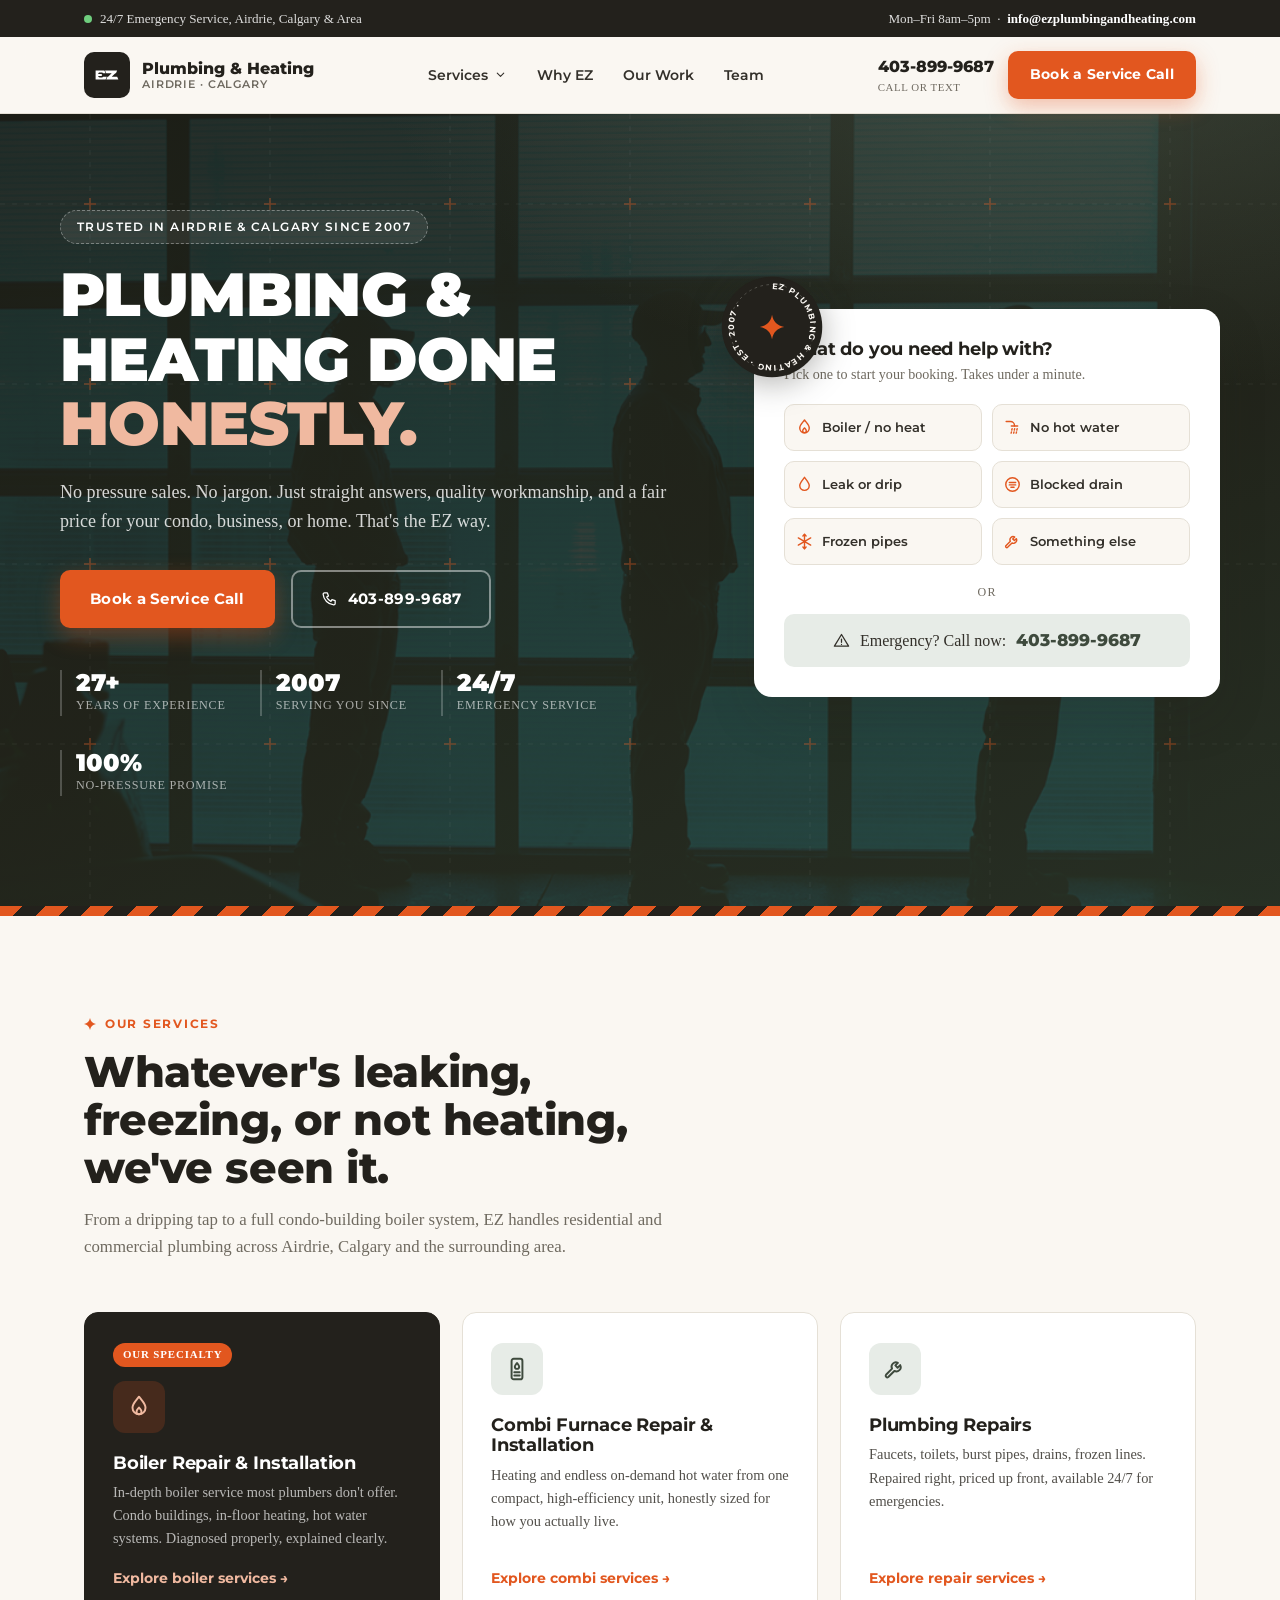
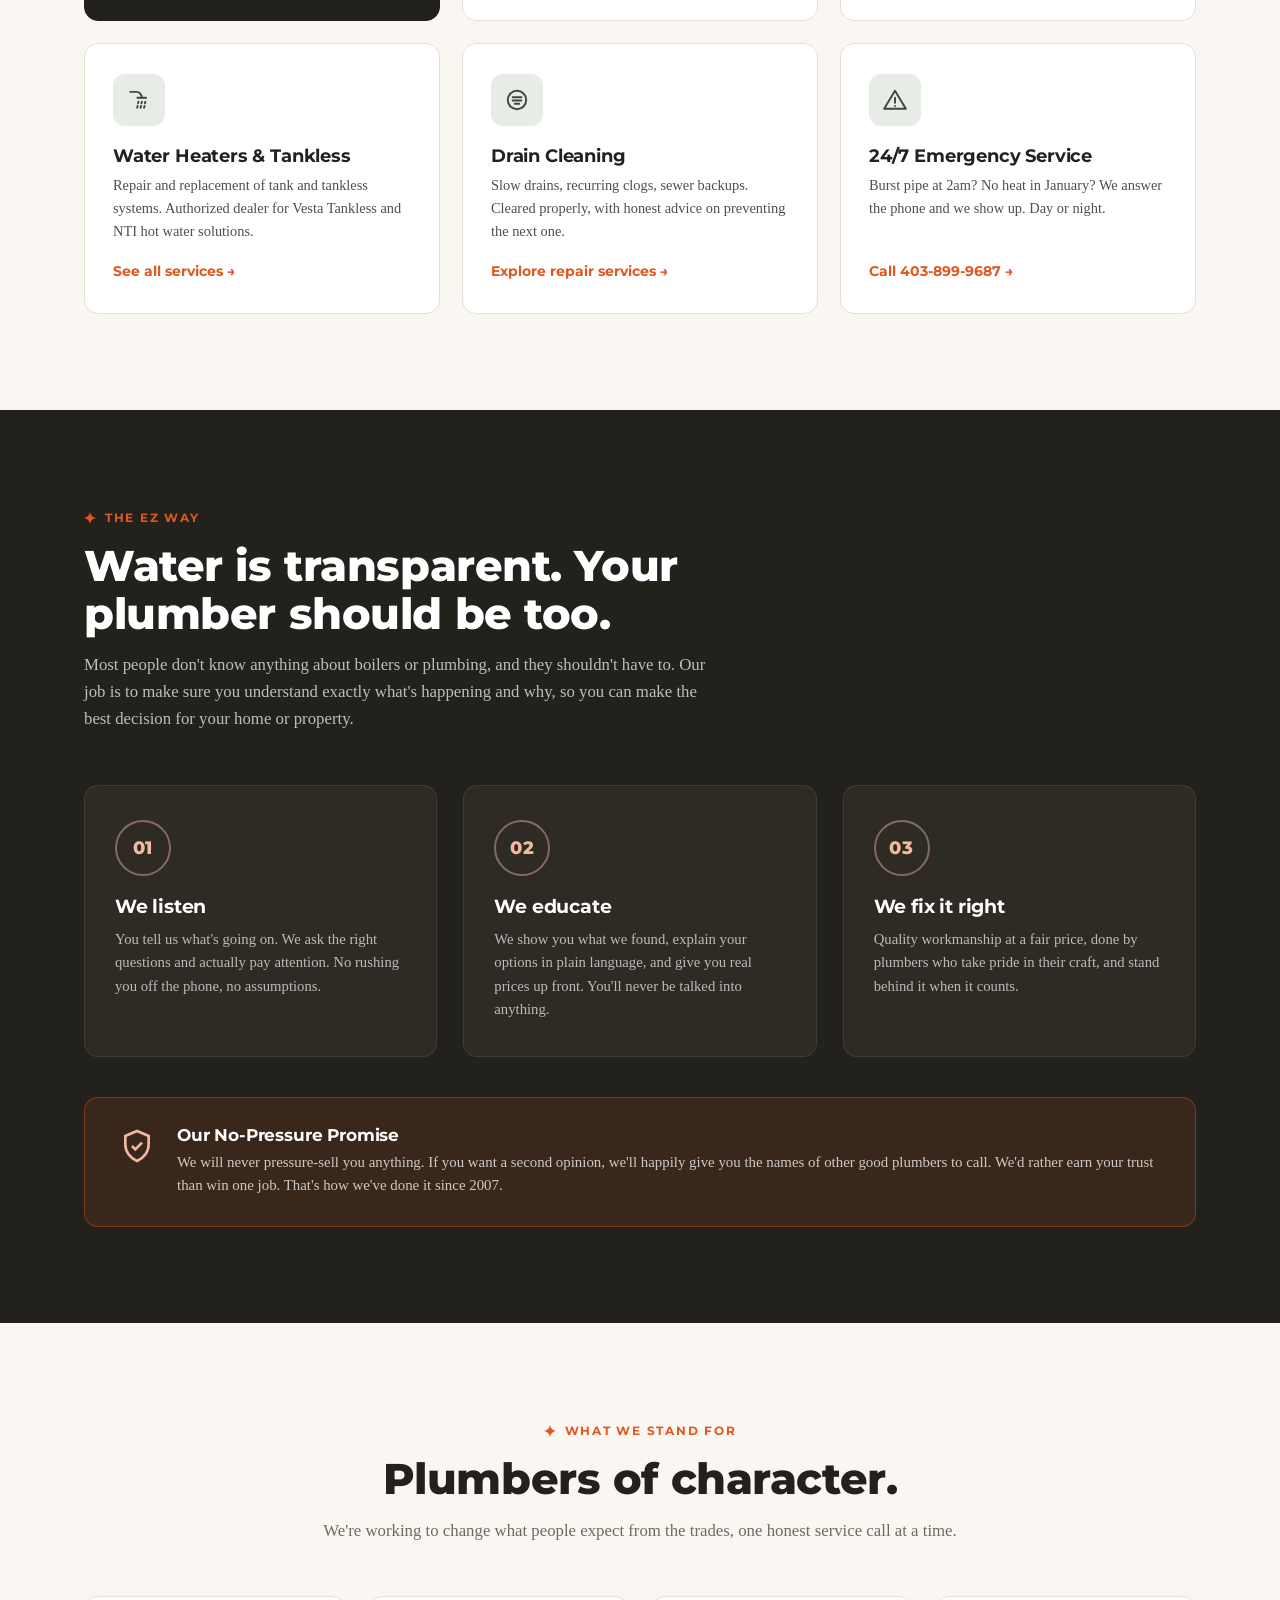
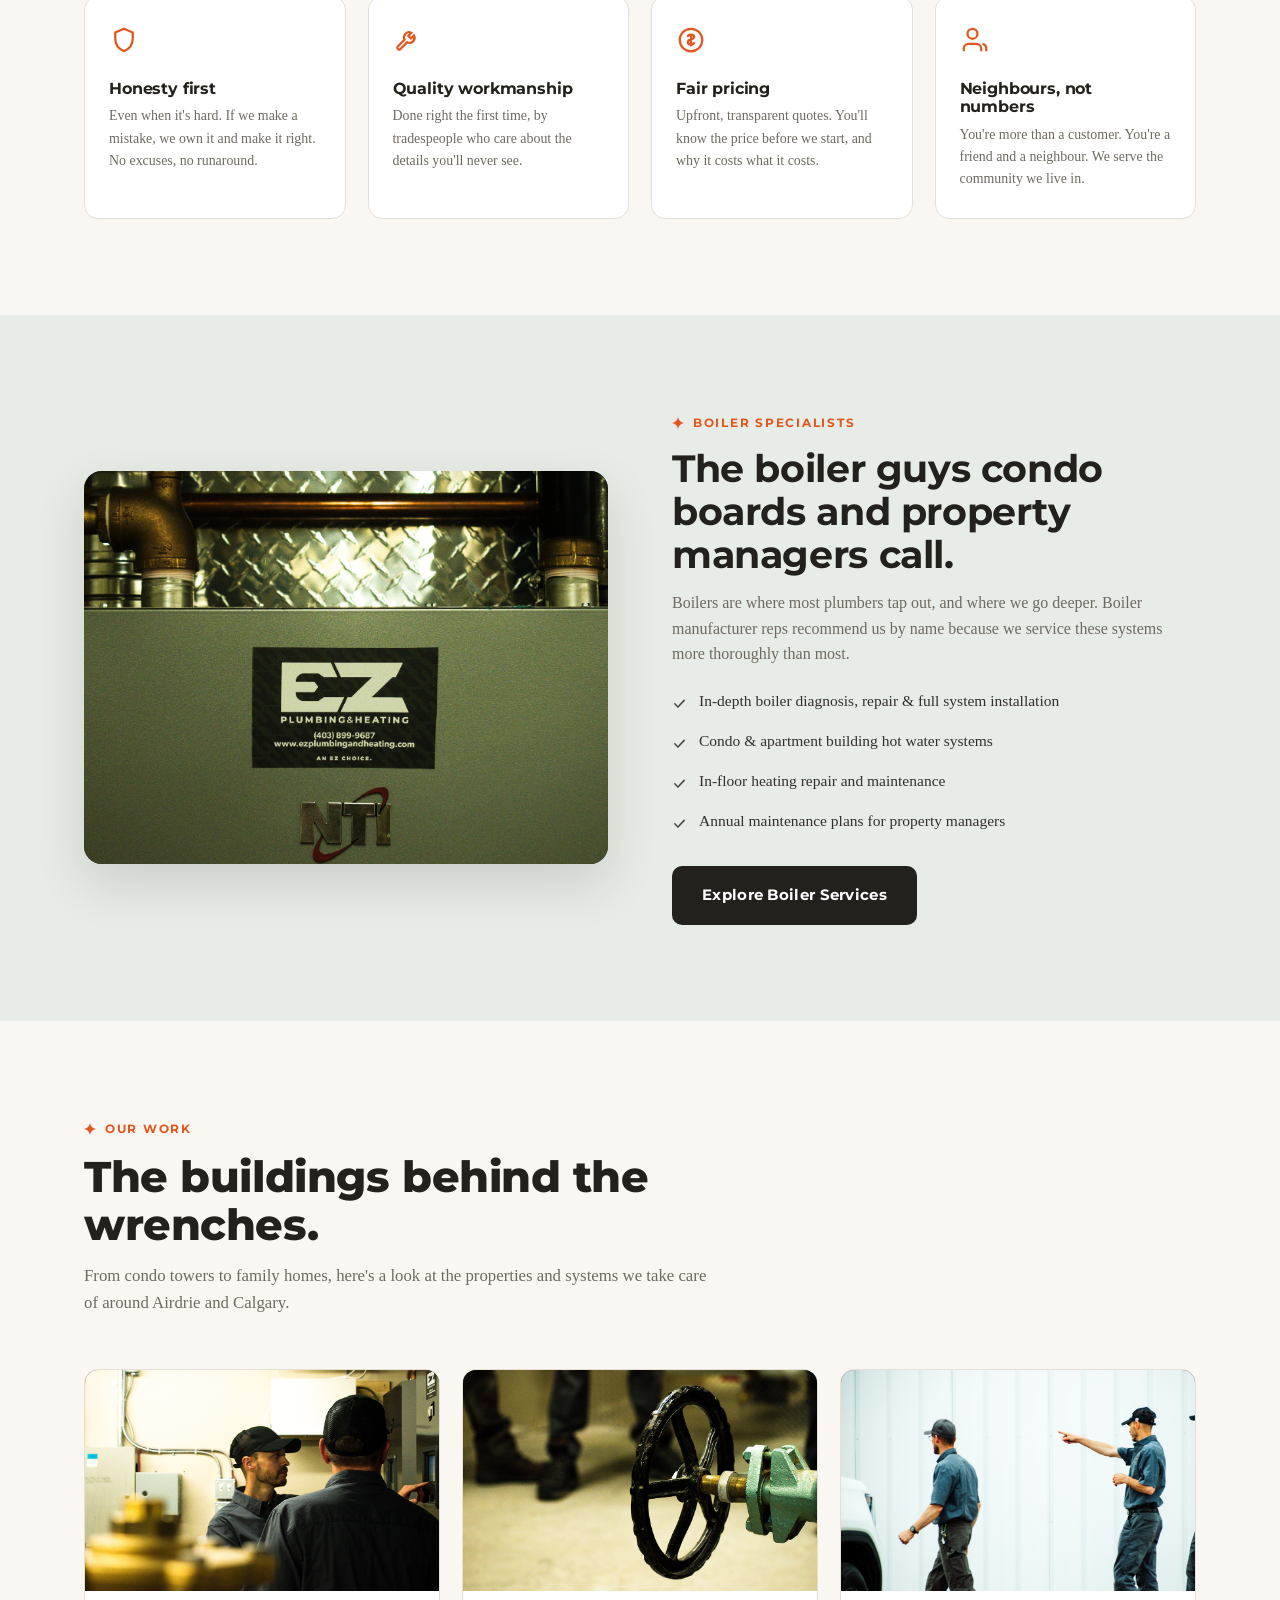
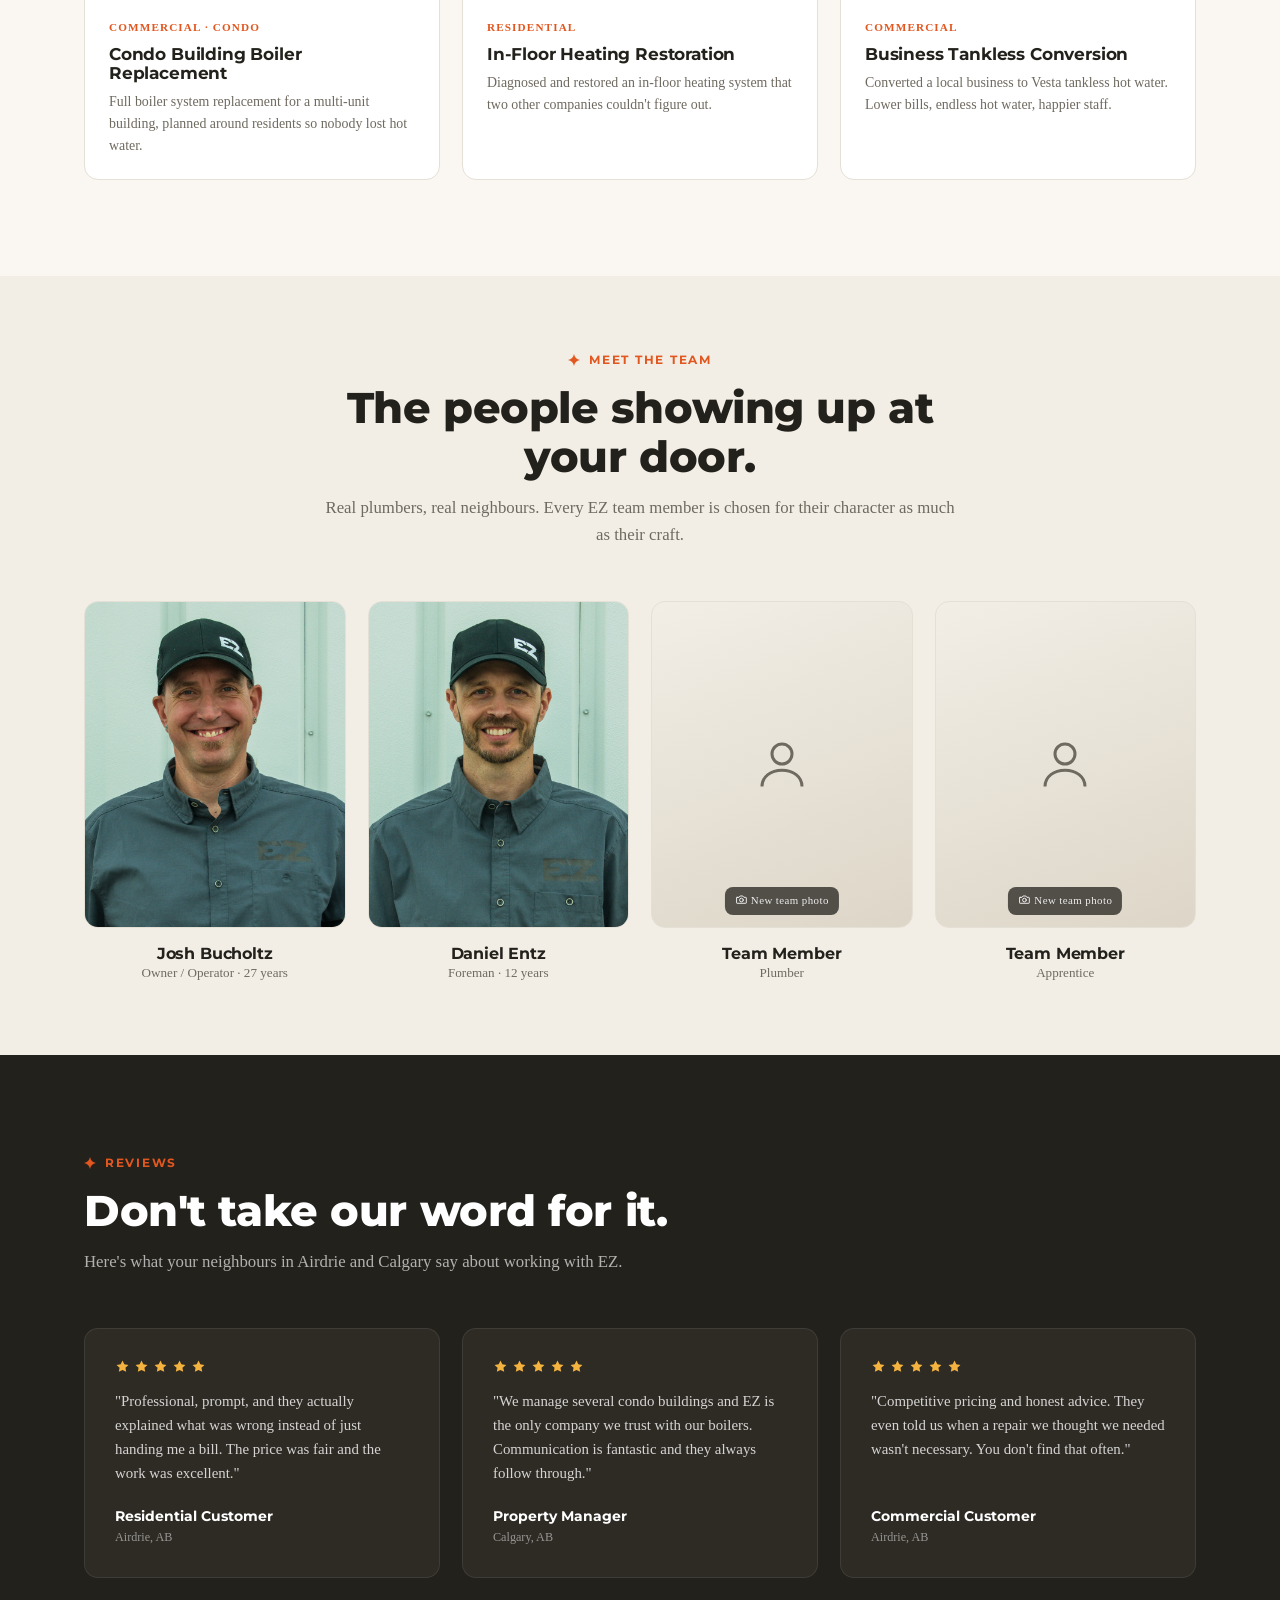
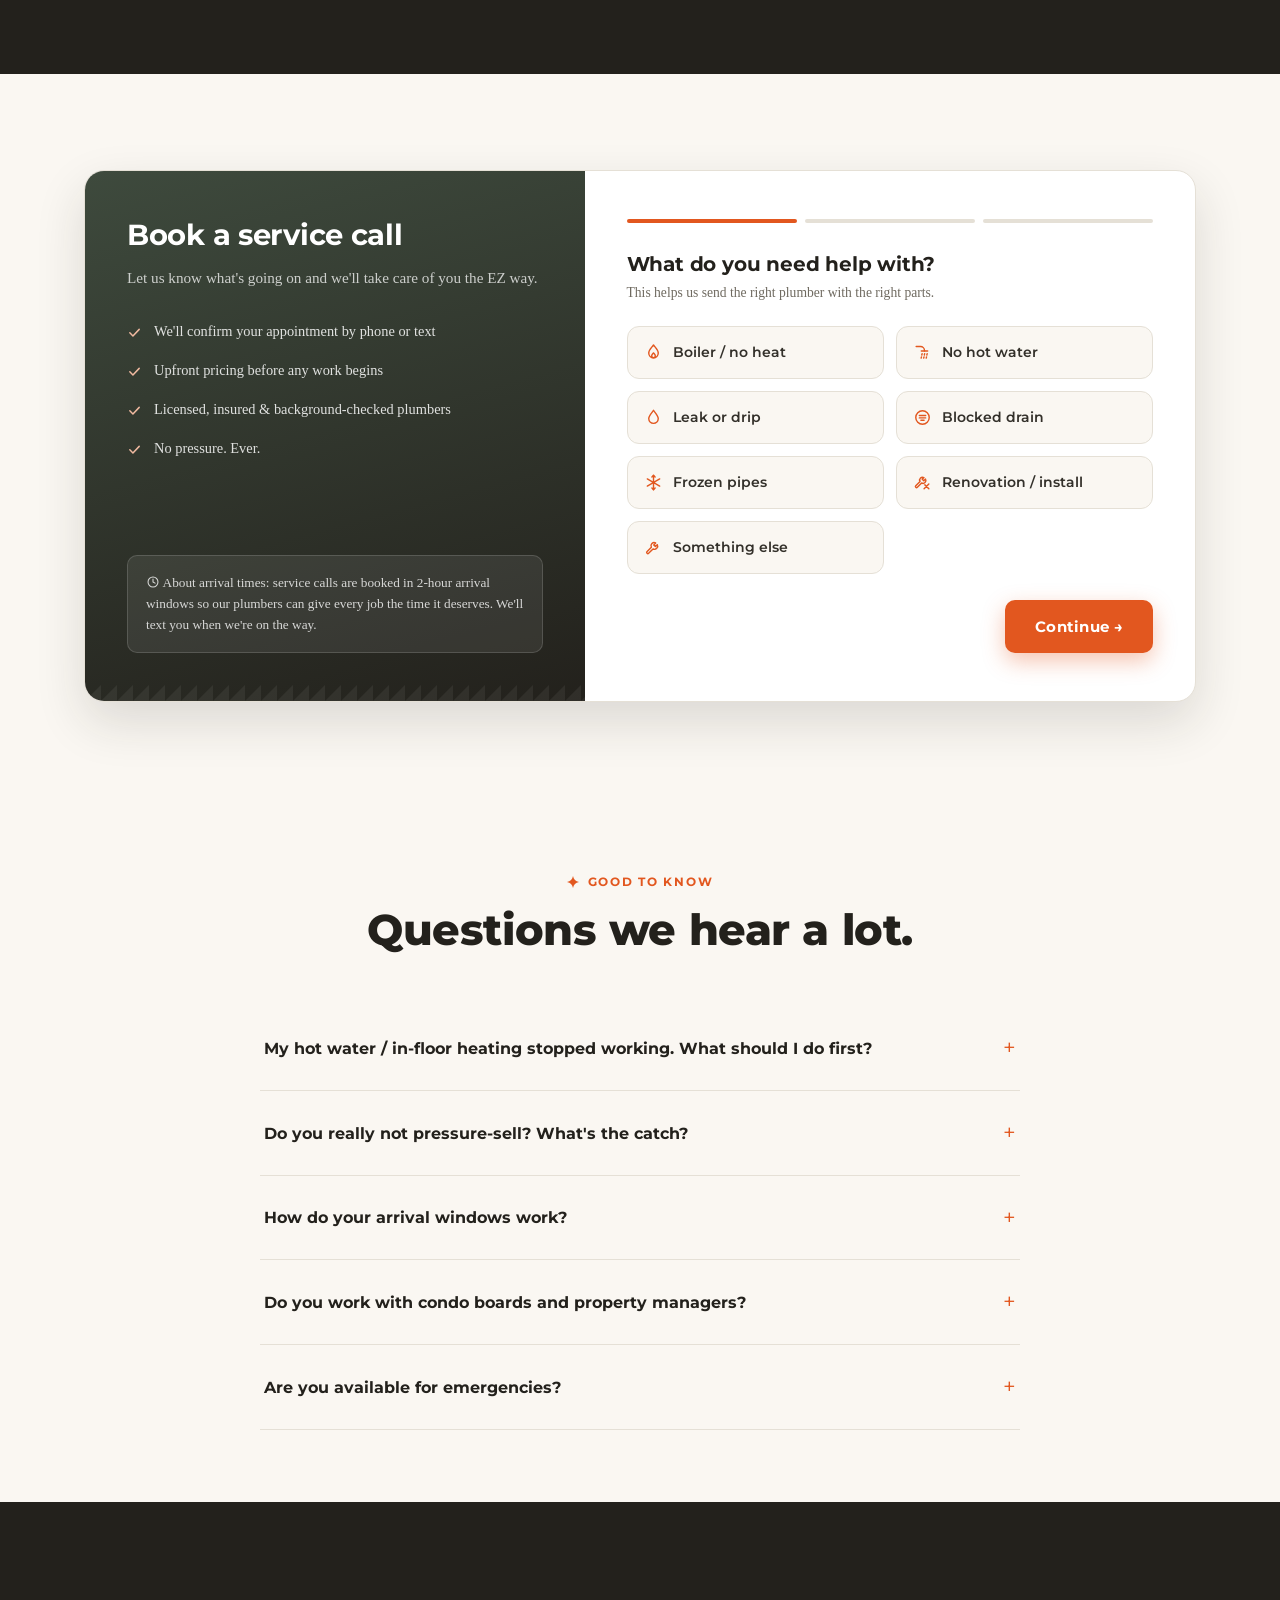
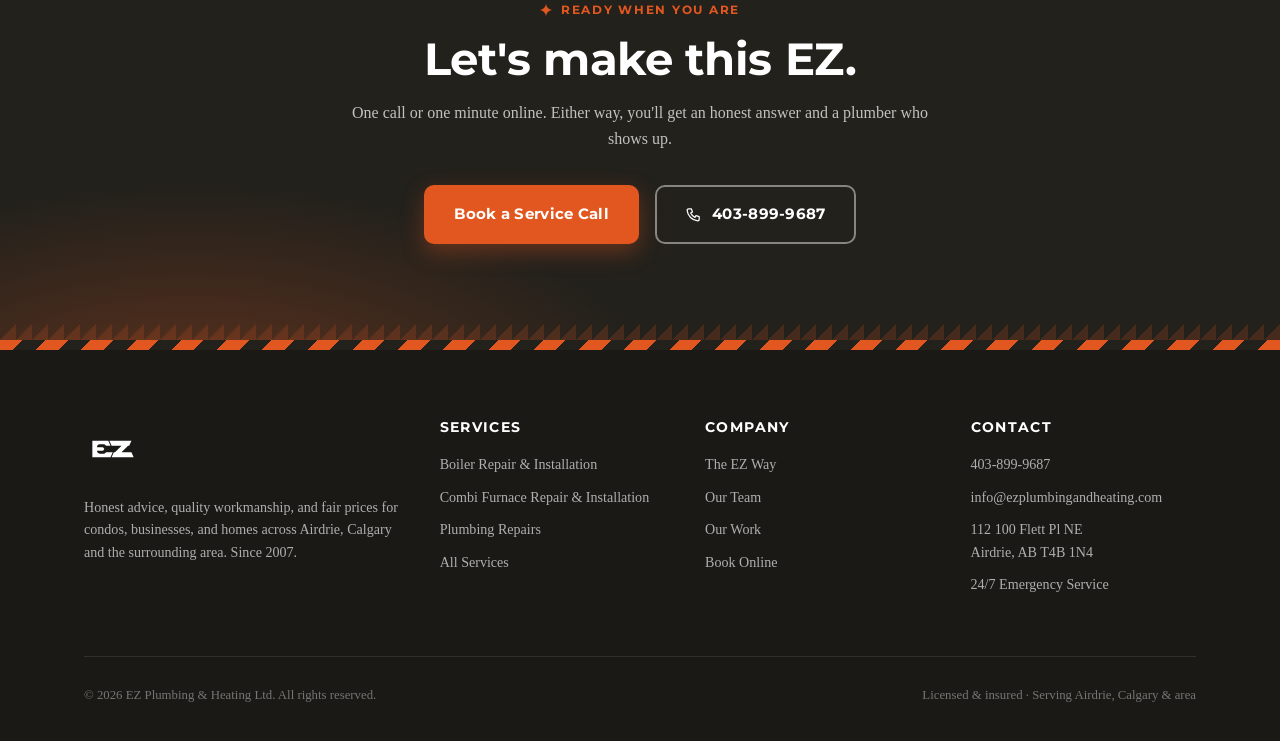
==== index.html @ 57984a85 "EZ Plumbing & Heating website redesign preview Full 8-page redesign mockup: home with pre-qualifying" ====
<!DOCTYPE html>
<html lang="en">
<head>
<meta charset="UTF-8">
<meta name="viewport" content="width=device-width, initial-scale=1.0">
<title>EZ Plumbing &amp; Heating | Honest Plumbers in Airdrie &amp; Calgary</title>
<meta name="description" content="Honest advice. Quality workmanship. Fair prices. EZ Plumbing & Heating serves condos, businesses, and homes in Airdrie, Calgary and area since 2007. 24/7 emergency service.">
<link rel="preconnect" href="https://fonts.googleapis.com">
<link rel="preconnect" href="https://fonts.gstatic.com" crossorigin>
<link href="https://fonts.googleapis.com/css2?family=Montserrat:wght@500;600;700;800;900&display=swap" rel="stylesheet">
<link href="https://api.fontshare.com/v2/css?f[]=trench-slab@300,400,500&display=swap" rel="stylesheet">
<link rel="icon" type="image/png" href="assets/favicon.png">
<link rel="stylesheet" href="styles.css">
</head>
<body>

<!-- ============ TOP BAR ============ -->
<div class="topbar">
  <div class="container">
    <div class="left"><span class="pulse-dot"></span>24/7 Emergency Service, Airdrie, Calgary &amp; Area</div>
    <div class="right">Mon–Fri 8am–5pm &nbsp;·&nbsp; <a href="mailto:info@ezplumbingandheating.com">info@ezplumbingandheating.com</a></div>
  </div>
</div>

<!-- ============ NAV ============ -->
<nav class="nav">
  <div class="container">
    <a class="nav-logo" href="index.html">
      <span class="mark"><img src="assets/ez-logo-white.svg" alt="EZ Plumbing &amp; Heating logo"></span>
      <div class="word">Plumbing &amp; Heating<span>Airdrie · Calgary</span></div>
    </a>
    <ul class="nav-links">
      <li class="has-dropdown">
        <a href="services.html">Services <svg class="caret" aria-hidden="true"><use href="assets/icons.svg#chevron"/></svg></a>
        <ul class="nav-dropdown">
          <li><a href="boilers.html">Boiler Repair &amp; Installation</a></li>
          <li><a href="combi-furnace.html">Combi Furnace Repair &amp; Installation</a></li>
          <li><a href="plumbing-repairs.html">Plumbing Repairs</a></li>
          <li class="all"><a href="services.html">All Services &rarr;</a></li>
        </ul>
      </li>
      <li><a href="why-ez.html">Why EZ</a></li>
      <li><a href="our-work.html">Our Work</a></li>
      <li><a href="team.html">Team</a></li>
    </ul>
    <div class="nav-cta">
      <a class="nav-phone" href="tel:4038999687">403-899-9687<small>Call or text</small></a>
      <a class="btn btn-primary small" href="#book">Book a Service Call</a>
    </div>
  </div>
</nav>

<!-- ============ HERO ============ -->
<header class="hero">
  <div class="container hero-inner">
    <div>
      <span class="hero-badge">Trusted in Airdrie &amp; Calgary since 2007</span>
      <h1>Plumbing &amp; heating done <em>honestly.</em></h1>
      <p class="lede">No pressure sales. No jargon. Just straight answers, quality workmanship, and a fair price for your condo, business, or home. That's the EZ way.</p>
      <div class="hero-ctas">
        <a class="btn btn-primary" href="#book">Book a Service Call</a>
        <a class="btn btn-ghost" href="tel:4038999687"><svg class="ico" aria-hidden="true"><use href="assets/icons.svg#phone"/></svg> 403-899-9687</a>
      </div>
      <div class="hero-trust">
        <div class="item"><div class="num">27+</div><div class="lbl">Years of experience</div></div>
        <div class="item"><div class="num">2007</div><div class="lbl">Serving you since</div></div>
        <div class="item"><div class="num">24/7</div><div class="lbl">Emergency service</div></div>
        <div class="item"><div class="num">100%</div><div class="lbl">No-pressure promise</div></div>
      </div>
    </div>
    <div class="hero-card">
      <svg class="badge-rot" viewBox="0 0 120 120" xmlns="http://www.w3.org/2000/svg" aria-hidden="true">
        <circle cx="60" cy="60" r="58" fill="#23211c"/>
        <circle cx="60" cy="60" r="49" fill="none" stroke="#faf7f2" stroke-opacity="0.25" stroke-width="1" stroke-dasharray="3 4"/>
        <defs><path id="badge-circ" d="M60 16a44 44 0 1 1-0.01 0"/></defs>
        <text fill="#faf7f2" font-family="Montserrat, sans-serif" font-size="9.5" font-weight="700" letter-spacing="1.6">
          <textPath href="#badge-circ">EZ PLUMBING &amp; HEATING · EST. 2007 ·</textPath>
        </text>
        <path fill="#e2571f" transform="translate(46,46) scale(1.17)" d="M12 0C13.2 6.8 17.2 10.8 24 12 17.2 13.2 13.2 17.2 12 24 10.8 17.2 6.8 13.2 0 12 6.8 10.8 10.8 6.8 12 0Z"/>
      </svg>
      <h3>What do you need help with?</h3>
      <p>Pick one to start your booking. Takes under a minute.</p>
      <div class="quick-options">
        <button onclick="startBooking('Boiler / no heat')"><svg class="ico" aria-hidden="true"><use href="assets/icons.svg#flame"/></svg> Boiler / no heat</button>
        <button onclick="startBooking('No hot water')"><svg class="ico" aria-hidden="true"><use href="assets/icons.svg#shower"/></svg> No hot water</button>
        <button onclick="startBooking('Leak or drip')"><svg class="ico" aria-hidden="true"><use href="assets/icons.svg#droplet"/></svg> Leak or drip</button>
        <button onclick="startBooking('Blocked drain')"><svg class="ico" aria-hidden="true"><use href="assets/icons.svg#drain"/></svg> Blocked drain</button>
        <button onclick="startBooking('Frozen pipes')"><svg class="ico" aria-hidden="true"><use href="assets/icons.svg#snowflake"/></svg> Frozen pipes</button>
        <button onclick="startBooking('Something else')"><svg class="ico" aria-hidden="true"><use href="assets/icons.svg#wrench"/></svg> Something else</button>
      </div>
      <div class="or">or</div>
      <div class="call-row"><svg class="ico" aria-hidden="true"><use href="assets/icons.svg#alert"/></svg> Emergency? Call now: <a href="tel:4038999687">403-899-9687</a></div>
    </div>
  </div>
</header>

<div class="stripe-divider" aria-hidden="true"></div>

<!-- ============ SERVICES ============ -->
<section class="section" id="services">
  <div class="container">
    <div class="section-head">
      <span class="eyebrow">Our Services</span>
      <h2>Whatever's leaking, freezing, or not heating, we've seen it.</h2>
      <p>From a dripping tap to a full condo-building boiler system, EZ handles residential and commercial plumbing across Airdrie, Calgary and the surrounding area.</p>
    </div>
    <div class="services-grid">
      <a class="service-card featured" href="boilers.html">
        <span class="tag">Our Specialty</span>
        <div class="icon"><svg class="ico" aria-hidden="true"><use href="assets/icons.svg#flame"/></svg></div>
        <h3>Boiler Repair &amp; Installation</h3>
        <p>In-depth boiler service most plumbers don't offer. Condo buildings, in-floor heating, hot water systems. Diagnosed properly, explained clearly.</p>
        <span class="link">Explore boiler services →</span>
      </a>
      <a class="service-card" href="combi-furnace.html">
        <div class="icon"><svg class="ico" aria-hidden="true"><use href="assets/icons.svg#combi"/></svg></div>
        <h3>Combi Furnace Repair &amp; Installation</h3>
        <p>Heating and endless on-demand hot water from one compact, high-efficiency unit, honestly sized for how you actually live.</p>
        <span class="link">Explore combi services →</span>
      </a>
      <a class="service-card" href="plumbing-repairs.html">
        <div class="icon"><svg class="ico" aria-hidden="true"><use href="assets/icons.svg#wrench"/></svg></div>
        <h3>Plumbing Repairs</h3>
        <p>Faucets, toilets, burst pipes, drains, frozen lines. Repaired right, priced up front, available 24/7 for emergencies.</p>
        <span class="link">Explore repair services →</span>
      </a>
      <a class="service-card" href="services.html">
        <div class="icon"><svg class="ico" aria-hidden="true"><use href="assets/icons.svg#shower"/></svg></div>
        <h3>Water Heaters &amp; Tankless</h3>
        <p>Repair and replacement of tank and tankless systems. Authorized dealer for Vesta Tankless and NTI hot water solutions.</p>
        <span class="link">See all services →</span>
      </a>
      <a class="service-card" href="plumbing-repairs.html">
        <div class="icon"><svg class="ico" aria-hidden="true"><use href="assets/icons.svg#drain"/></svg></div>
        <h3>Drain Cleaning</h3>
        <p>Slow drains, recurring clogs, sewer backups. Cleared properly, with honest advice on preventing the next one.</p>
        <span class="link">Explore repair services →</span>
      </a>
      <a class="service-card" href="#book">
        <div class="icon"><svg class="ico" aria-hidden="true"><use href="assets/icons.svg#alert"/></svg></div>
        <h3>24/7 Emergency Service</h3>
        <p>Burst pipe at 2am? No heat in January? We answer the phone and we show up. Day or night.</p>
        <span class="link">Call 403-899-9687 →</span>
      </a>
    </div>
  </div>
</section>

<!-- ============ THE EZ WAY ============ -->
<section class="section ezway" id="why">
  <div class="container">
    <div class="section-head">
      <span class="eyebrow">The EZ Way</span>
      <h2>Water is transparent. Your plumber should be too.</h2>
      <p>Most people don't know anything about boilers or plumbing, and they shouldn't have to. Our job is to make sure you understand exactly what's happening and why, so you can make the best decision for your home or property.</p>
    </div>
    <div class="steps">
      <div class="step">
        <div class="n">01</div>
        <h3>We listen</h3>
        <p>You tell us what's going on. We ask the right questions and actually pay attention. No rushing you off the phone, no assumptions.</p>
      </div>
      <div class="step">
        <div class="n">02</div>
        <h3>We educate</h3>
        <p>We show you what we found, explain your options in plain language, and give you real prices up front. You'll never be talked into anything.</p>
      </div>
      <div class="step">
        <div class="n">03</div>
        <h3>We fix it right</h3>
        <p>Quality workmanship at a fair price, done by plumbers who take pride in their craft, and stand behind it when it counts.</p>
      </div>
    </div>
    <div class="no-pressure">
      <svg class="shield" width="40" height="40" viewBox="0 0 24 24" fill="none" stroke="currentColor" stroke-width="1.6"><path d="M12 3l7 3v5c0 4.5-3 8.2-7 10-4-1.8-7-5.5-7-10V6l7-3z"/><path d="M9 12l2 2 4-4"/></svg>
      <div>
        <h4>Our No-Pressure Promise</h4>
        <p>We will never pressure-sell you anything. If you want a second opinion, we'll happily give you the names of other good plumbers to call. We'd rather earn your trust than win one job. That's how we've done it since 2007.</p>
      </div>
    </div>
  </div>
</section>

<!-- ============ VALUES ============ -->
<section class="section">
  <div class="container">
    <div class="section-head center">
      <span class="eyebrow">What We Stand For</span>
      <h2>Plumbers of character.</h2>
      <p>We're working to change what people expect from the trades, one honest service call at a time.</p>
    </div>
    <div class="values-grid">
      <div class="value">
        <div class="icon"><svg width="30" height="30" viewBox="0 0 24 24" fill="none" stroke="currentColor" stroke-width="1.8"><path d="M12 3l7 3v5c0 4.5-3 8.2-7 10-4-1.8-7-5.5-7-10V6l7-3z"/></svg></div>
        <h3>Honesty first</h3>
        <p>Even when it's hard. If we make a mistake, we own it and make it right. No excuses, no runaround.</p>
      </div>
      <div class="value">
        <div class="icon"><svg width="30" height="30" viewBox="0 0 24 24" fill="none" stroke="currentColor" stroke-width="1.8"><path d="M14.7 6.3a4 4 0 00-5.4 5.4l-5.6 5.6a1.5 1.5 0 002.1 2.1l5.6-5.6a4 4 0 005.4-5.4l-2.4 2.4-2.1-2.1 2.4-2.4z"/></svg></div>
        <h3>Quality workmanship</h3>
        <p>Done right the first time, by tradespeople who care about the details you'll never see.</p>
      </div>
      <div class="value">
        <div class="icon"><svg width="30" height="30" viewBox="0 0 24 24" fill="none" stroke="currentColor" stroke-width="1.8"><circle cx="12" cy="12" r="9"/><path d="M12 7v10M9.5 9.5c0-1 1-1.8 2.5-1.8s2.5.7 2.5 1.7c0 2.6-5 1.6-5 4.3 0 1 1 1.8 2.5 1.8s2.5-.8 2.5-1.8"/></svg></div>
        <h3>Fair pricing</h3>
        <p>Upfront, transparent quotes. You'll know the price before we start, and why it costs what it costs.</p>
      </div>
      <div class="value">
        <div class="icon"><svg width="30" height="30" viewBox="0 0 24 24" fill="none" stroke="currentColor" stroke-width="1.8"><path d="M17 21v-2a4 4 0 00-4-4H7a4 4 0 00-4 4v2"/><circle cx="10" cy="7" r="4"/><path d="M21 21v-2a4 4 0 00-3-3.87"/></svg></div>
        <h3>Neighbours, not numbers</h3>
        <p>You're more than a customer. You're a friend and a neighbour. We serve the community we live in.</p>
      </div>
    </div>
  </div>
</section>

<!-- ============ BOILER FEATURE ============ -->
<section class="section boiler-feature">
  <div class="container boiler-split">
    <div class="visual">
      <img src="assets/photos/boilers-passion.webp" alt="NTI boiler installed by EZ Plumbing &amp; Heating" loading="lazy">
    </div>
    <div>
      <span class="eyebrow">Boiler Specialists</span>
      <h2 style="font-size: clamp(1.8rem, 3vw, 2.4rem); margin-bottom: 14px;">The boiler guys condo boards and property managers call.</h2>
      <p style="color: var(--muted);">Boilers are where most plumbers tap out, and where we go deeper. Boiler manufacturer reps recommend us by name because we service these systems more thoroughly than most.</p>
      <ul class="check-list">
        <li><span class="chk"><svg class="ico" aria-hidden="true"><use href="assets/icons.svg#check"/></svg></span>In-depth boiler diagnosis, repair &amp; full system installation</li>
        <li><span class="chk"><svg class="ico" aria-hidden="true"><use href="assets/icons.svg#check"/></svg></span>Condo &amp; apartment building hot water systems</li>
        <li><span class="chk"><svg class="ico" aria-hidden="true"><use href="assets/icons.svg#check"/></svg></span>In-floor heating repair and maintenance</li>
        <li><span class="chk"><svg class="ico" aria-hidden="true"><use href="assets/icons.svg#check"/></svg></span>Annual maintenance plans for property managers</li>
      </ul>
      <a class="btn btn-dark" href="boilers.html">Explore Boiler Services</a>
    </div>
  </div>
</section>

<!-- ============ PROJECTS ============ -->
<section class="section" id="projects">
  <div class="container">
    <div class="section-head">
      <span class="eyebrow">Our Work</span>
      <h2>The buildings behind the wrenches.</h2>
      <p>From condo towers to family homes, here's a look at the properties and systems we take care of around Airdrie and Calgary.</p>
    </div>
    <div class="projects-grid">
      <div class="project-card">
        <div class="thumb t1">
          <img src="assets/photos/simple-to-complex.webp" alt="EZ technicians working on a condo building boiler" loading="lazy">
        </div>
        <div class="body">
          <span class="cat">Commercial · Condo</span>
          <h3>Condo Building Boiler Replacement</h3>
          <p>Full boiler system replacement for a multi-unit building, planned around residents so nobody lost hot water.</p>
        </div>
      </div>
      <div class="project-card">
        <div class="thumb t2">
          <img src="assets/photos/session-54.webp" alt="Valve on a residential heating system" loading="lazy">
        </div>
        <div class="body">
          <span class="cat">Residential</span>
          <h3>In-Floor Heating Restoration</h3>
          <p>Diagnosed and restored an in-floor heating system that two other companies couldn't figure out.</p>
        </div>
      </div>
      <div class="project-card">
        <div class="thumb t3">
          <img src="assets/photos/we-build-trust.webp" alt="EZ technicians at a commercial job site" loading="lazy">
        </div>
        <div class="body">
          <span class="cat">Commercial</span>
          <h3>Business Tankless Conversion</h3>
          <p>Converted a local business to Vesta tankless hot water. Lower bills, endless hot water, happier staff.</p>
        </div>
      </div>
    </div>
  </div>
</section>

<!-- ============ TEAM ============ -->
<section class="section tight" id="team" style="background: var(--cream-2);">
  <div class="container">
    <div class="section-head center">
      <span class="eyebrow">Meet the Team</span>
      <h2>The people showing up at your door.</h2>
      <p>Real plumbers, real neighbours. Every EZ team member is chosen for their character as much as their craft.</p>
    </div>
    <div class="team-grid">
      <div class="team-card">
        <div class="photo"><img src="assets/photos/josh.webp" alt="Josh Bucholtz, Owner / Operator" loading="lazy"></div>
        <h3>Josh Bucholtz</h3>
        <p>Owner / Operator · 27 years</p>
      </div>
      <div class="team-card">
        <div class="photo"><img src="assets/photos/daniel.webp" alt="Daniel Entz, Foreman" loading="lazy"></div>
        <h3>Daniel Entz</h3>
        <p>Foreman · 12 years</p>
      </div>
      <div class="team-card">
        <div class="photo">
          <svg width="60" height="60" viewBox="0 0 24 24" fill="none" stroke="currentColor" stroke-width="1.2"><circle cx="12" cy="8" r="4"/><path d="M4 21c0-4 3.6-6.5 8-6.5s8 2.5 8 6.5"/></svg>
          <span class="ph-label"><svg class="ico" aria-hidden="true"><use href="assets/icons.svg#camera"/></svg> New team photo</span>
        </div>
        <h3>Team Member</h3>
        <p>Plumber</p>
      </div>
      <div class="team-card">
        <div class="photo">
          <svg width="60" height="60" viewBox="0 0 24 24" fill="none" stroke="currentColor" stroke-width="1.2"><circle cx="12" cy="8" r="4"/><path d="M4 21c0-4 3.6-6.5 8-6.5s8 2.5 8 6.5"/></svg>
          <span class="ph-label"><svg class="ico" aria-hidden="true"><use href="assets/icons.svg#camera"/></svg> New team photo</span>
        </div>
        <h3>Team Member</h3>
        <p>Apprentice</p>
      </div>
    </div>
  </div>
</section>

<!-- ============ TESTIMONIALS ============ -->
<section class="section testimonials">
  <div class="container">
    <div class="section-head">
      <span class="eyebrow">Reviews</span>
      <h2>Don't take our word for it.</h2>
      <p>Here's what your neighbours in Airdrie and Calgary say about working with EZ.</p>
    </div>
    <div class="quote-grid">
      <div class="quote">
        <div class="stars" aria-label="5 stars"><svg class="ico" aria-hidden="true"><use href="assets/icons.svg#star"/></svg><svg class="ico" aria-hidden="true"><use href="assets/icons.svg#star"/></svg><svg class="ico" aria-hidden="true"><use href="assets/icons.svg#star"/></svg><svg class="ico" aria-hidden="true"><use href="assets/icons.svg#star"/></svg><svg class="ico" aria-hidden="true"><use href="assets/icons.svg#star"/></svg></div>
        <p>"Professional, prompt, and they actually explained what was wrong instead of just handing me a bill. The price was fair and the work was excellent."</p>
        <div class="who">Residential Customer<span>Airdrie, AB</span></div>
      </div>
      <div class="quote">
        <div class="stars" aria-label="5 stars"><svg class="ico" aria-hidden="true"><use href="assets/icons.svg#star"/></svg><svg class="ico" aria-hidden="true"><use href="assets/icons.svg#star"/></svg><svg class="ico" aria-hidden="true"><use href="assets/icons.svg#star"/></svg><svg class="ico" aria-hidden="true"><use href="assets/icons.svg#star"/></svg><svg class="ico" aria-hidden="true"><use href="assets/icons.svg#star"/></svg></div>
        <p>"We manage several condo buildings and EZ is the only company we trust with our boilers. Communication is fantastic and they always follow through."</p>
        <div class="who">Property Manager<span>Calgary, AB</span></div>
      </div>
      <div class="quote">
        <div class="stars" aria-label="5 stars"><svg class="ico" aria-hidden="true"><use href="assets/icons.svg#star"/></svg><svg class="ico" aria-hidden="true"><use href="assets/icons.svg#star"/></svg><svg class="ico" aria-hidden="true"><use href="assets/icons.svg#star"/></svg><svg class="ico" aria-hidden="true"><use href="assets/icons.svg#star"/></svg><svg class="ico" aria-hidden="true"><use href="assets/icons.svg#star"/></svg></div>
        <p>"Competitive pricing and honest advice. They even told us when a repair we thought we needed wasn't necessary. You don't find that often."</p>
        <div class="who">Commercial Customer<span>Airdrie, AB</span></div>
      </div>
    </div>
  </div>
</section>

<!-- ============ BOOKING ============ -->
<section class="section booking" id="book">
  <div class="container">
    <div class="booking-shell">
      <div class="booking-side">
        <h2>Book a service call</h2>
        <p>Let us know what's going on and we'll take care of you the EZ way.</p>
        <ul class="expect">
          <li><span class="chk"><svg class="ico" aria-hidden="true"><use href="assets/icons.svg#check"/></svg></span>We'll confirm your appointment by phone or text</li>
          <li><span class="chk"><svg class="ico" aria-hidden="true"><use href="assets/icons.svg#check"/></svg></span>Upfront pricing before any work begins</li>
          <li><span class="chk"><svg class="ico" aria-hidden="true"><use href="assets/icons.svg#check"/></svg></span>Licensed, insured &amp; background-checked plumbers</li>
          <li><span class="chk"><svg class="ico" aria-hidden="true"><use href="assets/icons.svg#check"/></svg></span>No pressure. Ever.</li>
        </ul>
        <div class="window-note">
          <strong><svg class="ico" aria-hidden="true"><use href="assets/icons.svg#clock"/></svg> About arrival times:</strong> service calls are booked in 2-hour arrival windows so our plumbers can give every job the time it deserves. We'll text you when we're on the way.
        </div>
      </div>
      <div class="booking-form">
        <div class="form-progress">
          <div class="bar active" data-bar="1"></div>
          <div class="bar" data-bar="2"></div>
          <div class="bar" data-bar="3"></div>
        </div>

        <!-- STEP 1 -->
        <div class="form-step active" data-step="1">
          <h3>What do you need help with?</h3>
          <p class="hint">This helps us send the right plumber with the right parts.</p>
          <div class="choice-grid" data-group="service">
            <button class="choice" data-value="Boiler / no heat"><svg class="ico" aria-hidden="true"><use href="assets/icons.svg#flame"/></svg> Boiler / no heat</button>
            <button class="choice" data-value="No hot water"><svg class="ico" aria-hidden="true"><use href="assets/icons.svg#shower"/></svg> No hot water</button>
            <button class="choice" data-value="Leak or drip"><svg class="ico" aria-hidden="true"><use href="assets/icons.svg#droplet"/></svg> Leak or drip</button>
            <button class="choice" data-value="Blocked drain"><svg class="ico" aria-hidden="true"><use href="assets/icons.svg#drain"/></svg> Blocked drain</button>
            <button class="choice" data-value="Frozen pipes"><svg class="ico" aria-hidden="true"><use href="assets/icons.svg#snowflake"/></svg> Frozen pipes</button>
            <button class="choice" data-value="Renovation / install"><svg class="ico" aria-hidden="true"><use href="assets/icons.svg#tools"/></svg> Renovation / install</button>
            <button class="choice" data-value="Something else"><svg class="ico" aria-hidden="true"><use href="assets/icons.svg#wrench"/></svg> Something else</button>
          </div>
          <div class="form-nav">
            <span></span>
            <button class="btn btn-primary" onclick="nextStep(2)">Continue →</button>
          </div>
        </div>

        <!-- STEP 2 -->
        <div class="form-step" data-step="2">
          <h3>Tell us about the property.</h3>
          <p class="hint">Condo boards &amp; property managers: we specialize in multi-unit buildings.</p>
          <div class="choice-grid" data-group="property">
            <button class="choice" data-value="House"><svg class="ico" aria-hidden="true"><use href="assets/icons.svg#home"/></svg><span>House<small>Detached / duplex / townhouse</small></span></button>
            <button class="choice" data-value="Condo / apartment"><svg class="ico" aria-hidden="true"><use href="assets/icons.svg#building"/></svg><span>Condo or apartment<small>Unit or whole building</small></span></button>
            <button class="choice" data-value="Business"><svg class="ico" aria-hidden="true"><use href="assets/icons.svg#store"/></svg><span>Business<small>Commercial space</small></span></button>
            <button class="choice" data-value="Property manager"><svg class="ico" aria-hidden="true"><use href="assets/icons.svg#clipboard"/></svg><span>I manage properties<small>Multiple buildings / units</small></span></button>
          </div>
          <h3 style="font-size:1.05rem;">How urgent is it?</h3>
          <div class="choice-grid" data-group="urgency" style="margin-top:14px;">
            <button class="choice" data-value="Emergency"><svg class="ico" aria-hidden="true"><use href="assets/icons.svg#alert"/></svg><span>Emergency<small>Active leak / no heat now</small></span></button>
            <button class="choice" data-value="Soon"><svg class="ico" aria-hidden="true"><use href="assets/icons.svg#calendar"/></svg><span>This week<small>It's a problem, not a crisis</small></span></button>
            <button class="choice" data-value="Flexible"><svg class="ico" aria-hidden="true"><use href="assets/icons.svg#clock"/></svg><span>I'm flexible<small>Quote or planned work</small></span></button>
          </div>
          <div class="form-nav">
            <button class="btn btn-outline" onclick="prevStep(1)">← Back</button>
            <button class="btn btn-primary" onclick="nextStep(3)">Continue →</button>
          </div>
        </div>

        <!-- STEP 3 -->
        <div class="form-step" data-step="3">
          <h3>Almost done. How do we reach you?</h3>
          <p class="hint">We'll confirm your 2-hour arrival window by phone or text.</p>
          <div class="field-row">
            <div class="field"><label>Name</label><input type="text" id="f-name" placeholder="Your name"></div>
            <div class="field"><label>Phone</label><input type="tel" id="f-phone" placeholder="403-555-0123"></div>
          </div>
          <div class="field-row">
            <div class="field"><label>Email</label><input type="email" id="f-email" placeholder="you@email.com"></div>
            <div class="field"><label>Preferred day</label>
              <select id="f-day">
                <option>As soon as possible</option>
                <option>Morning (8am–12pm)</option>
                <option>Afternoon (12pm–5pm)</option>
                <option>I'll discuss when you call</option>
              </select>
            </div>
          </div>
          <div class="field"><label>Anything else we should know? (optional)</label><textarea id="f-notes" rows="3" placeholder="e.g. Boiler is in the basement mechanical room, building has 24 units…"></textarea></div>
          <div class="form-nav">
            <button class="btn btn-outline" onclick="prevStep(2)">← Back</button>
            <button class="btn btn-primary" onclick="submitBooking()">Request My Service Call</button>
          </div>
        </div>

        <!-- SUCCESS -->
        <div class="form-success" data-step="success">
          <div class="big-check"><svg width="34" height="34" viewBox="0 0 24 24" fill="none" stroke="currentColor" stroke-width="2.4"><path d="M4 12.5l5 5L20 6.5"/></svg></div>
          <h3>Request received!</h3>
          <p>Thanks. We've got your details. Someone from EZ will call or text you shortly to confirm your 2-hour arrival window. If it's an emergency, don't wait: <strong><a href="tel:4038999687" style="color:var(--orange);">403-899-9687</a></strong>.</p>
        </div>
      </div>
    </div>
  </div>
</section>

<!-- ============ FAQ ============ -->
<section class="section tight">
  <div class="container">
    <div class="section-head center">
      <span class="eyebrow">Good to Know</span>
      <h2>Questions we hear a lot.</h2>
    </div>
    <div class="faq-list">
      <details class="faq-item">
        <summary>My hot water / in-floor heating stopped working. What should I do first?<span class="plus">+</span></summary>
        <div class="answer">Check that your thermostat has power and your gas is on. If both look fine, don't start taking things apart. Boiler systems are complex and easy to make worse. Give us a call and we'll walk you through what to check safely before we even book a visit.</div>
      </details>
      <details class="faq-item">
        <summary>Do you really not pressure-sell? What's the catch?<span class="plus">+</span></summary>
        <div class="answer">No catch. We'll lay out your options with real prices, tell you what we'd do in your shoes, and let you decide. If you want to shop around, we'll even suggest other reputable plumbers to get quotes from. We win on trust, not tactics.</div>
      </details>
      <details class="faq-item">
        <summary>How do your arrival windows work?<span class="plus">+</span></summary>
        <div class="answer">We book service calls in 2-hour arrival windows rather than exact times. That way our plumbers never have to rush the job before yours, and yours gets the same respect. We'll text you when we're on the way.</div>
      </details>
      <details class="faq-item">
        <summary>Do you work with condo boards and property managers?<span class="plus">+</span></summary>
        <div class="answer">Yes, it's one of our specialties. We service and install boiler and hot water systems for multi-unit buildings across Airdrie and Calgary, and boiler manufacturer reps regularly recommend us for this exact work. Ask about maintenance plans.</div>
      </details>
      <details class="faq-item">
        <summary>Are you available for emergencies?<span class="plus">+</span></summary>
        <div class="answer">24/7. Burst pipes, floods, and no-heat calls in an Alberta winter can't wait until Monday. Call 403-899-9687 any time and you'll reach a real person.</div>
      </details>
    </div>
  </div>
</section>

<!-- ============ CTA BAND ============ -->
<section class="section cta-band">
  <div class="container">
    <span class="eyebrow">Ready When You Are</span>
    <h2>Let's make this EZ.</h2>
    <p>One call or one minute online. Either way, you'll get an honest answer and a plumber who shows up.</p>
    <div class="btns">
      <a class="btn btn-primary" href="#book">Book a Service Call</a>
      <a class="btn btn-ghost" href="tel:4038999687"><svg class="ico" aria-hidden="true"><use href="assets/icons.svg#phone"/></svg> 403-899-9687</a>
    </div>
  </div>
</section>

<!-- ============ FOOTER ============ -->
<div class="stripe-divider" aria-hidden="true"></div>
<footer>
  <div class="container">
    <div class="footer-grid">
      <div class="footer-brand">
        <span class="mark"><img src="assets/ez-logo-white.svg" alt="EZ Plumbing &amp; Heating logo"></span>
        <p>Honest advice, quality workmanship, and fair prices for condos, businesses, and homes across Airdrie, Calgary and the surrounding area. Since 2007.</p>
      </div>
      <div>
        <h4>Services</h4>
        <ul>
          <li><a href="boilers.html">Boiler Repair &amp; Installation</a></li>
          <li><a href="combi-furnace.html">Combi Furnace Repair &amp; Installation</a></li>
          <li><a href="plumbing-repairs.html">Plumbing Repairs</a></li>
          <li><a href="services.html">All Services</a></li>
        </ul>
      </div>
      <div>
        <h4>Company</h4>
        <ul>
          <li><a href="why-ez.html">The EZ Way</a></li>
          <li><a href="team.html">Our Team</a></li>
          <li><a href="our-work.html">Our Work</a></li>
          <li><a href="#book">Book Online</a></li>
        </ul>
      </div>
      <div>
        <h4>Contact</h4>
        <ul>
          <li><a href="tel:4038999687">403-899-9687</a></li>
          <li><a href="mailto:info@ezplumbingandheating.com">info@ezplumbingandheating.com</a></li>
          <li>112 100 Flett Pl NE<br>Airdrie, AB T4B 1N4</li>
          <li>24/7 Emergency Service</li>
        </ul>
      </div>
    </div>
    <div class="footer-bottom">
      <span>© 2026 EZ Plumbing &amp; Heating Ltd. All rights reserved.</span>
      <span>Licensed &amp; insured · Serving Airdrie, Calgary &amp; area</span>
    </div>
  </div>
</footer>

<div class="mobile-call"><a href="tel:4038999687"><svg class="ico" aria-hidden="true"><use href="assets/icons.svg#phone"/></svg> Call EZ Now: 403-899-9687</a></div>

<script>
// ---------- Booking form ----------
const state = { service: null, property: null, urgency: null };

document.querySelectorAll('.choice-grid').forEach(grid => {
  const group = grid.dataset.group;
  grid.querySelectorAll('.choice').forEach(btn => {
    btn.addEventListener('click', () => {
      grid.querySelectorAll('.choice').forEach(b => b.classList.remove('selected'));
      btn.classList.add('selected');
      state[group] = btn.dataset.value;
    });
  });
});

function showStep(n) {
  document.querySelectorAll('.form-step, .form-success').forEach(s => s.classList.remove('active'));
  const el = document.querySelector(`[data-step="${n}"]`);
  if (el) el.classList.add('active');
  document.querySelectorAll('.form-progress .bar').forEach(b => {
    b.classList.toggle('active', +b.dataset.bar <= (n === 'success' ? 3 : n));
  });
}
function nextStep(n) { showStep(n); }
function prevStep(n) { showStep(n); }

function submitBooking() {
  // In production: POST to the booking/CRM endpoint (e.g. Jobber) here.
  showStep('success');
}

// Hero quick-start buttons: preselect the service and jump to the form
function startBooking(service) {
  state.service = service;
  const grid = document.querySelector('[data-group="service"]');
  grid.querySelectorAll('.choice').forEach(b => {
    b.classList.toggle('selected', b.dataset.value === service);
  });
  showStep(1);
  document.getElementById('book').scrollIntoView({ behavior: 'smooth' });
}
</script>

</body>
</html>
---- styles.css ----
/* ============================================================
   EZ Plumbing & Heating — Redesign
   Palette: charcoal / warm cream / EZ orange / deep sage
   ============================================================ */

:root {
  --charcoal: #23211c;
  --charcoal-2: #2e2b25;
  --cream: #faf7f2;
  --cream-2: #f2eee6;
  --orange: #e2571f;
  --orange-dark: #c74915;
  --sage: #5f7161;
  --sage-dark: #3e4a3d;
  --sage-light: #e7ece7;
  --ink: #33302a;
  --muted: #6f6a60;
  --line: #e5e0d6;
  --radius: 14px;
  --shadow: 0 10px 30px rgba(35, 33, 28, 0.08);
  --shadow-lg: 0 20px 50px rgba(35, 33, 28, 0.14);
  --font-head: "Montserrat", "Helvetica Neue", Arial, sans-serif;
  --font-body: "Trench Slab", Georgia, "Times New Roman", serif;
  --font-hero: "Montserrat", "Helvetica Neue", Arial, sans-serif;
}

* { margin: 0; padding: 0; box-sizing: border-box; }

html { scroll-behavior: smooth; }

body {
  font-family: var(--font-body);
  font-weight: 300;
  color: var(--ink);
  background: var(--cream);
  line-height: 1.6;
  -webkit-font-smoothing: antialiased;
}

strong, b { font-weight: 500; }

img { max-width: 100%; display: block; }

h1, h2, h3, h4 {
  font-family: var(--font-head);
  color: var(--charcoal);
  line-height: 1.12;
  letter-spacing: -0.01em;
}

.container { max-width: 1160px; margin: 0 auto; padding: 0 24px; }

.eyebrow {
  display: inline-flex;
  align-items: center;
  gap: 9px;
  font-family: var(--font-head);
  font-weight: 700;
  font-size: 0.78rem;
  letter-spacing: 0.14em;
  text-transform: uppercase;
  color: var(--orange);
  margin-bottom: 14px;
}
/* four-point spark — core brand motif */
.eyebrow::before {
  content: "";
  width: 12px; height: 12px; flex-shrink: 0;
  background: url("data:image/svg+xml,%3Csvg xmlns='http://www.w3.org/2000/svg' viewBox='0 0 24 24'%3E%3Cpath fill='%23e2571f' d='M12 0C13.2 6.8 17.2 10.8 24 12 17.2 13.2 13.2 17.2 12 24 10.8 17.2 6.8 13.2 0 12 6.8 10.8 10.8 6.8 12 0Z'/%3E%3C/svg%3E") no-repeat center / contain;
}
.section-head.center .eyebrow { justify-content: center; }

.section { padding: 96px 0; }
.section.tight { padding: 72px 0; }
.section-head { max-width: 640px; margin-bottom: 52px; }
.section-head h2 { font-size: clamp(1.9rem, 3.4vw, 2.7rem); font-weight: 800; margin-bottom: 14px; }
.section-head p { color: var(--muted); font-size: 1.05rem; }
.section-head.center { margin-left: auto; margin-right: auto; text-align: center; }

/* ---------- Buttons ---------- */
.btn {
  display: inline-flex;
  align-items: center;
  gap: 10px;
  font-family: var(--font-head);
  font-weight: 700;
  font-size: 0.95rem;
  letter-spacing: 0.02em;
  padding: 15px 28px;
  border-radius: 10px;
  border: 2px solid transparent;
  cursor: pointer;
  text-decoration: none;
  transition: transform 0.15s ease, box-shadow 0.15s ease, background 0.15s ease;
}
.btn:hover { transform: translateY(-2px); }
.btn-primary { background: var(--orange); color: #fff; box-shadow: 0 8px 22px rgba(226, 87, 31, 0.35); }
.btn-primary:hover { background: var(--orange-dark); }
.btn-ghost { background: transparent; color: #fff; border-color: rgba(255, 255, 255, 0.45); }
.btn-ghost:hover { border-color: #fff; background: rgba(255, 255, 255, 0.08); }
.btn-dark { background: var(--charcoal); color: #fff; }
.btn-dark:hover { background: #000; }
.btn-outline { background: transparent; color: var(--charcoal); border-color: var(--charcoal); }
.btn-outline:hover { background: var(--charcoal); color: #fff; }
.btn.small { padding: 11px 20px; font-size: 0.85rem; }

/* ---------- Top bar ---------- */
.topbar {
  background: var(--charcoal);
  color: rgba(255, 255, 255, 0.85);
  font-size: 0.82rem;
  padding: 8px 0;
}
.topbar .container { display: flex; justify-content: space-between; align-items: center; gap: 16px; }
.topbar a { color: #fff; text-decoration: none; font-weight: 600; }
.topbar .pulse-dot {
  display: inline-block; width: 8px; height: 8px; border-radius: 50%;
  background: #6fce7e; margin-right: 8px;
  animation: pulse 2s infinite;
}
@keyframes pulse {
  0%, 100% { box-shadow: 0 0 0 0 rgba(111, 206, 126, 0.5); }
  50% { box-shadow: 0 0 0 6px rgba(111, 206, 126, 0); }
}

/* ---------- Nav ---------- */
.nav {
  position: sticky; top: 0; z-index: 100;
  background: rgba(250, 247, 242, 0.92);
  backdrop-filter: blur(12px);
  border-bottom: 1px solid var(--line);
}
.nav .container { display: flex; align-items: center; justify-content: space-between; height: 76px; }
.nav-logo { display: flex; align-items: center; gap: 12px; text-decoration: none; }
.nav-logo .mark {
  width: 46px; height: 46px; border-radius: 10px;
  background: var(--charcoal);
  display: grid; place-items: center; padding: 7px;
}
.nav-logo .mark img { width: 100%; height: auto; display: block; }
.nav-logo .word { font-family: var(--font-head); font-weight: 800; color: var(--charcoal); font-size: 1.02rem; line-height: 1.15; }
.nav-logo .word span { display: block; font-size: 0.68rem; font-weight: 600; color: var(--muted); letter-spacing: 0.08em; text-transform: uppercase; }
.nav-links { display: flex; align-items: center; gap: 30px; list-style: none; }
.nav-links a { font-family: var(--font-head); text-decoration: none; color: var(--ink); font-weight: 600; font-size: 0.88rem; }
.nav-links a:hover { color: var(--orange); }

/* services dropdown */
.nav-links .has-dropdown { position: relative; height: 76px; display: flex; align-items: center; }
.nav-links .has-dropdown > a { display: inline-flex; align-items: center; gap: 6px; }
.nav-links .caret { width: 13px; height: 13px; transition: transform 0.15s ease; }
.has-dropdown:hover .caret, .has-dropdown:focus-within .caret { transform: rotate(180deg); }
.nav-dropdown {
  position: absolute; top: 100%; left: -14px; z-index: 300;
  display: none; list-style: none; min-width: 300px;
  background: #fff; border: 1px solid var(--line); border-radius: 12px;
  box-shadow: var(--shadow-lg); padding: 8px;
}
.has-dropdown:hover .nav-dropdown, .has-dropdown:focus-within .nav-dropdown { display: block; }
.nav-dropdown a { display: block; padding: 11px 14px; border-radius: 8px; font-size: 0.87rem; }
.nav-dropdown a:hover { background: var(--cream); color: var(--orange); }
.nav-dropdown .all { border-top: 1px solid var(--line); margin-top: 6px; padding-top: 6px; }

/* icon system (assets/icons.svg sprite) */
.ico { width: 20px; height: 20px; flex-shrink: 0; display: inline-block; vertical-align: -4px; }
.service-card .icon .ico { width: 26px; height: 26px; }
.btn .ico { width: 17px; height: 17px; vertical-align: -3px; }
.hero-card .quick-options .ico, .choice .ico { width: 19px; height: 19px; color: var(--orange); }
.call-row .ico { width: 17px; height: 17px; }
.ph-label .ico { width: 13px; height: 13px; vertical-align: -2px; }
.window-note .ico { width: 14px; height: 14px; vertical-align: -2px; }
.chk .ico { width: 15px; height: 15px; vertical-align: -2px; }
.choice span small { display: block; }
.nav-cta { display: flex; align-items: center; gap: 14px; }
.nav-phone { text-decoration: none; color: var(--charcoal); font-family: var(--font-head); font-weight: 800; font-size: 1rem; }
.nav-phone small { display: block; font-family: var(--font-body); font-weight: 500; font-size: 0.68rem; color: var(--muted); letter-spacing: 0.05em; text-transform: uppercase; }

/* ---------- Hero ---------- */
.hero {
  position: relative;
  background:
    radial-gradient(1200px 600px at 85% -10%, rgba(95, 113, 97, 0.4), transparent 60%),
    linear-gradient(160deg, rgba(30, 28, 23, 0.93) 0%, rgba(38, 36, 30, 0.88) 55%, rgba(50, 60, 50, 0.85) 130%),
    url("assets/photos/about-header.webp") center 35% / cover no-repeat,
    var(--charcoal);
  color: #fff;
  overflow: hidden;
}
/* construction-grid: dashed guides + orange crosshair ticks */
.hero::after {
  content: "";
  position: absolute; inset: 0;
  background-image: url("data:image/svg+xml,%3Csvg width='180' height='180' xmlns='http://www.w3.org/2000/svg'%3E%3Cpath d='M0 90h180M90 0v180' stroke='%23ffffff' stroke-opacity='0.05' stroke-width='1' stroke-dasharray='5 7'/%3E%3Cpath d='M84 90h12M90 84v12' stroke='%23e2571f' stroke-opacity='0.4' stroke-width='1.5'/%3E%3C/svg%3E");
  pointer-events: none;
}
.hero-inner {
  position: relative; z-index: 1;
  display: grid; grid-template-columns: 1.15fr 0.85fr; gap: 64px;
  align-items: center;
  padding: 96px 0 110px;
}
.hero h1 {
  font-family: var(--font-hero);
  color: #fff;
  font-size: clamp(2.3rem, 5vw, 3.8rem);
  font-weight: 900;
  letter-spacing: -0.01em;
  text-transform: uppercase;
  line-height: 1.06;
  margin: 18px 0 22px;
}
.hero h1 em { font-style: normal; color: #f0b9a0; }
.hero p.lede { font-size: 1.13rem; color: rgba(255, 255, 255, 0.82); max-width: 34em; margin-bottom: 34px; }
.hero-badge {
  display: inline-flex; align-items: center; gap: 8px;
  background: rgba(255, 255, 255, 0.08);
  border: 1px dashed rgba(255, 255, 255, 0.35);
  border-radius: 999px;
  padding: 7px 16px;
  font-family: var(--font-head);
  font-size: 0.72rem; font-weight: 600;
  letter-spacing: 0.12em; text-transform: uppercase;
}
.hero-ctas { display: flex; gap: 16px; flex-wrap: wrap; margin-bottom: 42px; }
.hero-trust { display: flex; gap: 34px; flex-wrap: wrap; }
.hero-trust .item { border-left: 2px solid rgba(255, 255, 255, 0.22); padding-left: 14px; }
.hero-trust .num { font-family: var(--font-head); font-weight: 900; font-size: 1.5rem; color: #fff; line-height: 1.1; }
.hero-trust .lbl { font-size: 0.76rem; color: rgba(255, 255, 255, 0.62); letter-spacing: 0.06em; text-transform: uppercase; }

/* hero card */
.hero-card {
  background: #fff; color: var(--ink);
  border-radius: 18px; padding: 30px;
  box-shadow: var(--shadow-lg);
}
.hero-card h3 { font-size: 1.15rem; margin-bottom: 4px; }
.hero-card > p { font-size: 0.88rem; color: var(--muted); margin-bottom: 18px; }
.hero-card .quick-options { display: grid; grid-template-columns: 1fr 1fr; gap: 10px; margin-bottom: 18px; }
.hero-card .quick-options button {
  font-family: var(--font-head); font-weight: 600; font-size: 0.82rem;
  padding: 13px 10px; border-radius: 10px;
  border: 1.5px solid var(--line); background: var(--cream);
  cursor: pointer; color: var(--ink);
  transition: border-color 0.15s, background 0.15s;
  display: flex; align-items: center; gap: 8px; justify-content: flex-start;
}
.hero-card .quick-options button:hover { border-color: var(--orange); background: #fdf1ea; }
.hero-card .or { text-align: center; font-size: 0.75rem; color: var(--muted); text-transform: uppercase; letter-spacing: 0.1em; margin: 6px 0 12px; }
.hero-card .call-row { display: flex; align-items: center; justify-content: center; gap: 10px; background: var(--sage-light); border-radius: 10px; padding: 13px; }
.hero-card .call-row a { font-family: var(--font-head); font-weight: 800; color: var(--sage-dark); text-decoration: none; font-size: 1.05rem; }

/* ---------- Emergency strip ---------- */
.emergency {
  background: var(--orange);
  color: #fff;
}
.emergency .container {
  display: flex; align-items: center; justify-content: center; gap: 14px;
  padding: 14px 24px; flex-wrap: wrap; text-align: center;
}
.emergency strong { font-family: var(--font-head); letter-spacing: 0.02em; }
.emergency a { color: #fff; font-weight: 800; text-decoration: underline; text-underline-offset: 3px; }

/* ---------- Services ---------- */
.services-grid { display: grid; grid-template-columns: repeat(3, 1fr); gap: 22px; }
.service-card {
  background: #fff; border: 1px solid var(--line); border-radius: var(--radius);
  padding: 30px 28px;
  display: flex; flex-direction: column;
  text-decoration: none; color: var(--ink);
  transition: transform 0.18s ease, box-shadow 0.18s ease, border-color 0.18s ease;
}
.service-card:hover { transform: translateY(-4px); box-shadow: var(--shadow); border-color: transparent; }
.service-card .icon {
  width: 52px; height: 52px; border-radius: 12px;
  background: var(--sage-light); color: var(--sage-dark);
  display: grid; place-items: center; margin-bottom: 20px;
}
.service-card.featured { background: var(--charcoal); border-color: var(--charcoal); color: rgba(255,255,255,0.8); }
.service-card.featured h3 { color: #fff; }
.service-card.featured .icon { background: rgba(226, 87, 31, 0.18); color: #f0b9a0; }
.service-card.featured .link { color: #f0b9a0; }
.service-card h3 { font-size: 1.12rem; margin-bottom: 8px; }
.service-card p { font-size: 0.9rem; color: inherit; opacity: 0.85; flex: 1; margin-bottom: 18px; }
.service-card .link { font-family: var(--font-head); font-weight: 700; font-size: 0.85rem; color: var(--orange); }
.service-card .tag {
  align-self: flex-start; font-size: 0.68rem; font-weight: 700; letter-spacing: 0.08em;
  text-transform: uppercase; background: var(--orange); color: #fff;
  border-radius: 999px; padding: 3px 10px; margin-bottom: 14px;
}

/* ---------- EZ Way steps ---------- */
.ezway { background: var(--charcoal); color: #fff; }
.ezway .section-head h2, .ezway .section-head p { color: #fff; }
.ezway .section-head p { opacity: 0.7; }
.steps { display: grid; grid-template-columns: repeat(3, 1fr); gap: 26px; }
.step {
  background: var(--charcoal-2);
  border: 1px solid rgba(255, 255, 255, 0.08);
  border-radius: var(--radius); padding: 34px 30px;
  position: relative;
}
/* racing-roundel step numbers */
.step .n {
  width: 56px; height: 56px; border-radius: 50%;
  border: 2px solid rgba(240, 185, 160, 0.45);
  display: grid; place-items: center;
  font-family: var(--font-head); font-weight: 800; font-size: 1.15rem;
  letter-spacing: 0.04em;
  color: #f0b9a0; line-height: 1; margin-bottom: 20px;
}
.step h3 { color: #fff; font-size: 1.2rem; margin-bottom: 10px; }
.step p { font-size: 0.92rem; color: rgba(255, 255, 255, 0.68); }
.no-pressure {
  margin-top: 40px;
  background: rgba(226, 87, 31, 0.12);
  border: 1px solid rgba(226, 87, 31, 0.4);
  border-radius: var(--radius);
  padding: 28px 32px;
  display: flex; gap: 20px; align-items: flex-start;
}
.no-pressure .shield { flex-shrink: 0; color: #f0b9a0; }
.no-pressure h4 { color: #fff; font-size: 1.05rem; margin-bottom: 6px; }
.no-pressure p { font-size: 0.93rem; color: rgba(255, 255, 255, 0.75); }

/* ---------- Values ---------- */
.values-grid { display: grid; grid-template-columns: repeat(4, 1fr); gap: 22px; }
.value {
  background: #fff; border: 1px solid var(--line); border-radius: var(--radius);
  padding: 28px 24px;
}
.value .icon { color: var(--orange); margin-bottom: 16px; }
.value h3 { font-size: 1.02rem; margin-bottom: 8px; }
.value p { font-size: 0.87rem; color: var(--muted); }

/* ---------- Boiler feature ---------- */
.boiler-feature { background: var(--sage-light); }
.boiler-split { display: grid; grid-template-columns: 1fr 1fr; gap: 64px; align-items: center; }
.boiler-split .visual {
  border-radius: 18px; overflow: hidden; box-shadow: var(--shadow-lg);
  aspect-ratio: 4/3;
  background: linear-gradient(150deg, var(--sage-dark), var(--charcoal));
  display: grid; place-items: center; color: rgba(255,255,255,0.85);
  position: relative;
}
.boiler-split .visual .ph-label {
  position: absolute; bottom: 16px; left: 16px;
  background: rgba(0,0,0,0.45); border-radius: 8px;
  font-size: 0.72rem; padding: 6px 12px; color: rgba(255,255,255,0.85);
  letter-spacing: 0.04em;
}
.check-list { list-style: none; margin: 22px 0 30px; }
.check-list li { display: flex; gap: 12px; align-items: flex-start; margin-bottom: 12px; font-size: 0.97rem; }
.check-list .chk { color: var(--sage-dark); flex-shrink: 0; margin-top: 3px; }

/* ---------- Projects ---------- */
.projects-grid { display: grid; grid-template-columns: repeat(3, 1fr); gap: 22px; }
.project-card { border-radius: var(--radius); overflow: hidden; background: #fff; border: 1px solid var(--line); }
.project-card .thumb {
  aspect-ratio: 16/10; position: relative;
  display: grid; place-items: center;
  color: rgba(255,255,255,0.9);
}
.project-card .thumb.t1 { background: linear-gradient(140deg, #4a5a4c, #23211c); }
.project-card .thumb.t2 { background: linear-gradient(140deg, #7d6a55, #23211c); }
.project-card .thumb.t3 { background: linear-gradient(140deg, #55636e, #23211c); }
.project-card .thumb .ph-label {
  position: absolute; bottom: 12px; left: 12px;
  background: rgba(0,0,0,0.45); border-radius: 8px;
  font-size: 0.7rem; padding: 5px 10px; letter-spacing: 0.04em;
}
.project-card .body { padding: 22px 24px; }
.project-card .body .cat { font-size: 0.7rem; font-weight: 700; letter-spacing: 0.1em; text-transform: uppercase; color: var(--orange); }
.project-card .body h3 { font-size: 1.05rem; margin: 6px 0 8px; }
.project-card .body p { font-size: 0.87rem; color: var(--muted); }

/* ---------- Team ---------- */
.team-grid { display: grid; grid-template-columns: repeat(4, 1fr); gap: 22px; }
.team-card { text-align: center; }
.team-card .photo {
  aspect-ratio: 4/5; border-radius: var(--radius);
  background: linear-gradient(160deg, var(--cream-2), #ddd6c8);
  display: grid; place-items: center; color: var(--muted);
  margin-bottom: 16px; border: 1px solid var(--line);
  position: relative; overflow: hidden;
}
.team-card .photo .ph-label {
  position: absolute; bottom: 12px; left: 50%; transform: translateX(-50%);
  white-space: nowrap;
  background: rgba(35,33,28,0.75); color: rgba(255,255,255,0.9);
  border-radius: 8px; font-size: 0.68rem; padding: 5px 10px; letter-spacing: 0.04em;
}
.team-card h3 { font-size: 1.02rem; }
.team-card p { font-size: 0.82rem; color: var(--muted); }

/* ---------- Testimonials ---------- */
.testimonials { background: var(--charcoal); color: #fff; }
.testimonials .section-head h2 { color: #fff; }
.testimonials .section-head p { color: rgba(255,255,255,0.65); }
.quote-grid { display: grid; grid-template-columns: repeat(3, 1fr); gap: 22px; }
.quote {
  background: var(--charcoal-2); border: 1px solid rgba(255,255,255,0.08);
  border-radius: var(--radius); padding: 30px;
  display: flex; flex-direction: column;
}
.quote .stars { display: flex; gap: 4px; color: #f4b23e; margin-bottom: 16px; }
.quote .stars .ico { width: 15px; height: 15px; }
.quote p { font-size: 0.93rem; color: rgba(255,255,255,0.8); flex: 1; margin-bottom: 20px; }
.quote .who { font-family: var(--font-head); font-weight: 700; font-size: 0.88rem; }
.quote .who span { display: block; font-family: var(--font-body); font-weight: 500; font-size: 0.76rem; color: rgba(255,255,255,0.5); }

/* ---------- Booking ---------- */
.booking { background: var(--cream); }
.booking-shell {
  display: grid; grid-template-columns: 0.9fr 1.1fr; gap: 0;
  background: #fff; border-radius: 20px; overflow: hidden;
  box-shadow: var(--shadow-lg); border: 1px solid var(--line);
}
.booking-side {
  background:
    url("data:image/svg+xml,%3Csvg xmlns='http://www.w3.org/2000/svg' width='32' height='16'%3E%3Cpath fill='%23ffffff' fill-opacity='0.06' d='M0 16L16 0v16zM16 16L32 0v16z'/%3E%3C/svg%3E") bottom left / 32px 16px repeat-x,
    linear-gradient(165deg, var(--sage-dark), var(--charcoal));
  color: #fff; padding: 48px 42px;
  display: flex; flex-direction: column;
}
.booking-side h2 { color: #fff; font-size: 1.8rem; margin-bottom: 14px; }
.booking-side > p { color: rgba(255,255,255,0.75); font-size: 0.95rem; margin-bottom: 30px; }
.booking-side .expect { list-style: none; margin-bottom: auto; }
.booking-side .expect li { display: flex; gap: 12px; font-size: 0.9rem; margin-bottom: 14px; color: rgba(255,255,255,0.85); }
.booking-side .expect .chk { color: #f0b9a0; flex-shrink: 0; margin-top: 2px; }
.booking-side .window-note {
  background: rgba(255,255,255,0.08); border: 1px solid rgba(255,255,255,0.15);
  border-radius: 10px; padding: 16px 18px; font-size: 0.83rem; color: rgba(255,255,255,0.8);
  margin-top: 30px;
}
.booking-form { padding: 48px 42px; }
.form-progress { display: flex; gap: 8px; margin-bottom: 30px; }
.form-progress .bar { height: 4px; flex: 1; border-radius: 4px; background: var(--line); transition: background 0.3s; }
.form-progress .bar.active { background: var(--orange); }
.form-step { display: none; }
.form-step.active { display: block; animation: fadeUp 0.35s ease; }
@keyframes fadeUp { from { opacity: 0; transform: translateY(8px); } to { opacity: 1; transform: none; } }
.form-step h3 { font-size: 1.25rem; margin-bottom: 6px; }
.form-step .hint { font-size: 0.85rem; color: var(--muted); margin-bottom: 22px; }
.choice-grid { display: grid; grid-template-columns: 1fr 1fr; gap: 12px; margin-bottom: 26px; }
.choice {
  border: 1.5px solid var(--line); border-radius: 12px; background: var(--cream);
  padding: 16px; cursor: pointer; text-align: left;
  font-family: var(--font-head); font-size: 0.87rem; font-weight: 600; color: var(--ink);
  transition: border-color 0.15s, background 0.15s;
  display: flex; align-items: center; gap: 10px;
}
.choice:hover { border-color: var(--sage); }
.choice.selected { border-color: var(--orange); background: #fdf1ea; }
.choice small { display: block; font-family: var(--font-body); font-weight: 300; font-size: 0.78rem; color: var(--muted); }
.field { margin-bottom: 18px; }
.field label { display: block; font-family: var(--font-head); font-weight: 600; font-size: 0.82rem; margin-bottom: 7px; }
.field input, .field select, .field textarea {
  width: 100%; padding: 13px 15px; border-radius: 10px;
  border: 1.5px solid var(--line); background: var(--cream);
  font-family: var(--font-body); font-size: 0.93rem; color: var(--ink);
}
.field input:focus, .field select:focus, .field textarea:focus {
  outline: none; border-color: var(--orange);
}
.field-row { display: grid; grid-template-columns: 1fr 1fr; gap: 14px; }
.form-nav { display: flex; justify-content: space-between; gap: 12px; margin-top: 8px; }
.form-success { text-align: center; padding: 40px 20px; display: none; }
.form-success.active { display: block; animation: fadeUp 0.35s ease; }
.form-success .big-check {
  width: 72px; height: 72px; border-radius: 50%; background: var(--sage-light);
  color: var(--sage-dark); display: grid; place-items: center; margin: 0 auto 22px;
}
.form-success h3 { font-size: 1.4rem; margin-bottom: 10px; }
.form-success p { color: var(--muted); font-size: 0.95rem; max-width: 30em; margin: 0 auto; }

/* ---------- FAQ ---------- */
.faq-list { max-width: 760px; margin: 0 auto; }
.faq-item { border-bottom: 1px solid var(--line); }
.faq-item summary {
  cursor: pointer; list-style: none;
  display: flex; justify-content: space-between; align-items: center; gap: 20px;
  padding: 24px 4px;
  font-family: var(--font-head); font-weight: 700; font-size: 1.02rem; color: var(--charcoal);
}
.faq-item summary::-webkit-details-marker { display: none; }
.faq-item summary .plus { color: var(--orange); font-size: 1.4rem; font-weight: 400; transition: transform 0.2s; flex-shrink: 0; }
.faq-item[open] summary .plus { transform: rotate(45deg); }
.faq-item .answer { padding: 0 4px 26px; color: var(--muted); font-size: 0.95rem; max-width: 60em; }

/* ---------- CTA band ---------- */
.cta-band {
  background:
    url("data:image/svg+xml,%3Csvg xmlns='http://www.w3.org/2000/svg' width='32' height='16'%3E%3Cpath fill='%23e2571f' fill-opacity='0.18' d='M0 16L16 0v16zM16 16L32 0v16z'/%3E%3C/svg%3E") bottom left / 32px 16px repeat-x,
    radial-gradient(800px 400px at 15% 120%, rgba(226, 87, 31, 0.35), transparent 60%),
    var(--charcoal);
  color: #fff; text-align: center;
}
.cta-band h2 { color: #fff; font-size: clamp(1.9rem, 3.6vw, 2.8rem); margin-bottom: 16px; }
.cta-band p { color: rgba(255,255,255,0.72); max-width: 36em; margin: 0 auto 34px; }
.cta-band .btns { display: flex; gap: 16px; justify-content: center; flex-wrap: wrap; }

/* ---------- Footer ---------- */
footer { background: #1b1916; color: rgba(255,255,255,0.65); padding: 70px 0 36px; font-size: 0.88rem; }
.footer-grid { display: grid; grid-template-columns: 1.4fr 1fr 1fr 1fr; gap: 40px; margin-bottom: 50px; }
footer h4 { color: #fff; font-size: 0.85rem; letter-spacing: 0.1em; text-transform: uppercase; margin-bottom: 18px; }
footer ul { list-style: none; }
footer li { margin-bottom: 10px; }
footer a { color: rgba(255,255,255,0.65); text-decoration: none; }
footer a:hover { color: #fff; }
.footer-brand .mark { width: 58px; display: block; margin-bottom: 18px; }
.footer-brand .mark img { width: 100%; display: block; }
.footer-brand p { max-width: 26em; }
.footer-bottom {
  border-top: 1px solid rgba(255,255,255,0.1); padding-top: 28px;
  display: flex; justify-content: space-between; gap: 16px; flex-wrap: wrap; font-size: 0.8rem;
  color: rgba(255,255,255,0.4);
}

/* ---------- Long-form service pages ---------- */
.prose { max-width: 66ch; }
.prose p { margin-bottom: 1.1em; }
.prose p:last-child { margin-bottom: 0; }
.prose.on-dark { color: rgba(255, 255, 255, 0.78); }

.summary-box {
  background: #fff;
  border: 1px solid var(--line);
  border-left: 5px solid var(--orange);
  border-radius: var(--radius);
  padding: 32px 36px;
  max-width: 860px;
  box-shadow: var(--shadow);
}
.summary-box h3 { font-size: 1.15rem; margin-bottom: 10px; }
.summary-box p { color: var(--muted); }

/* ---------- Photos ---------- */
.visual img,
.project-card .thumb img,
.team-card .photo img {
  position: absolute; inset: 0;
  width: 100%; height: 100%;
  object-fit: cover;
}

/* ---------- Brand assets ---------- */
/* hazard-stripe divider */
.stripe-divider {
  height: 10px;
  background: repeating-linear-gradient(-45deg, var(--orange) 0 16px, var(--charcoal) 16px 32px);
}

/* rotating heritage badge */
.badge-rot {
  position: absolute; top: -34px; left: -34px;
  width: 104px; height: 104px; z-index: 5;
  animation: badge-spin 28s linear infinite;
  filter: drop-shadow(0 6px 16px rgba(35, 33, 28, 0.35));
}
@keyframes badge-spin { to { transform: rotate(360deg); } }
.hero-card { position: relative; }
.page-hero { position: relative; overflow: hidden; }
.page-hero .badge-rot { top: auto; left: auto; bottom: 44px; right: 6%; width: 128px; height: 128px; }
@media (max-width: 960px) {
  .badge-rot { display: none; }
}

/* ---------- Sticky mobile call ---------- */
.mobile-call {
  display: none;
  position: fixed; bottom: 16px; left: 16px; right: 16px; z-index: 200;
}
.mobile-call a {
  display: flex; align-items: center; justify-content: center; gap: 10px;
  background: var(--orange); color: #fff; text-decoration: none;
  font-family: var(--font-head); font-weight: 800; font-size: 1rem;
  padding: 16px; border-radius: 14px; box-shadow: 0 12px 30px rgba(226,87,31,0.45);
}

/* ---------- Service page (boilers) ---------- */
.page-hero {
  background: linear-gradient(160deg, var(--charcoal) 0%, var(--sage-dark) 140%);
  color: #fff; padding: 80px 0;
}
.page-hero .crumb { font-size: 0.8rem; color: rgba(255,255,255,0.55); margin-bottom: 18px; }
.page-hero .crumb a { color: rgba(255,255,255,0.75); text-decoration: none; }
.page-hero h1 {
  font-family: var(--font-hero);
  color: #fff;
  font-size: clamp(2rem, 4.2vw, 3.2rem);
  font-weight: 900;
  letter-spacing: -0.01em;
  text-transform: uppercase;
  line-height: 1.08;
  max-width: 16em;
  margin-bottom: 18px;
}
.page-hero p { color: rgba(255,255,255,0.78); max-width: 38em; font-size: 1.08rem; margin-bottom: 30px; }
.symptom-grid { display: grid; grid-template-columns: repeat(3, 1fr); gap: 22px; }
.symptom {
  background: #fff; border: 1px solid var(--line); border-left: 4px solid var(--orange);
  border-radius: 12px; padding: 24px;
}
.symptom h3 { font-size: 1rem; margin-bottom: 6px; }
.symptom p { font-size: 0.87rem; color: var(--muted); }
.brand-row {
  display: flex; gap: 18px; flex-wrap: wrap; align-items: center;
}
.brand-chip {
  background: #fff; border: 1px solid var(--line); border-radius: 10px;
  padding: 14px 22px; font-family: var(--font-head); font-weight: 700; color: var(--charcoal);
  font-size: 0.9rem;
}
.brand-chip span { display: block; font-family: var(--font-body); font-weight: 500; font-size: 0.72rem; color: var(--muted); }

/* ---------- Responsive ---------- */
@media (max-width: 960px) {
  .hero-inner { grid-template-columns: 1fr; gap: 48px; padding: 64px 0 80px; }
  .services-grid, .steps, .quote-grid, .projects-grid, .symptom-grid { grid-template-columns: 1fr 1fr; }
  .values-grid, .team-grid { grid-template-columns: 1fr 1fr; }
  .boiler-split { grid-template-columns: 1fr; gap: 40px; }
  .booking-shell { grid-template-columns: 1fr; }
  .footer-grid { grid-template-columns: 1fr 1fr; }
  .nav-links { display: none; }
}
@media (max-width: 640px) {
  .section { padding: 64px 0; }
  .services-grid, .steps, .quote-grid, .projects-grid, .symptom-grid,
  .values-grid, .team-grid { grid-template-columns: 1fr; }
  .topbar .container { justify-content: center; text-align: center; }
  .topbar .right { display: none; }
  .nav-phone { display: none; }
  .field-row { grid-template-columns: 1fr; }
  .choice-grid { grid-template-columns: 1fr; }
  .booking-side, .booking-form { padding: 34px 26px; }
  .mobile-call { display: block; }
  body { padding-bottom: 80px; }
}
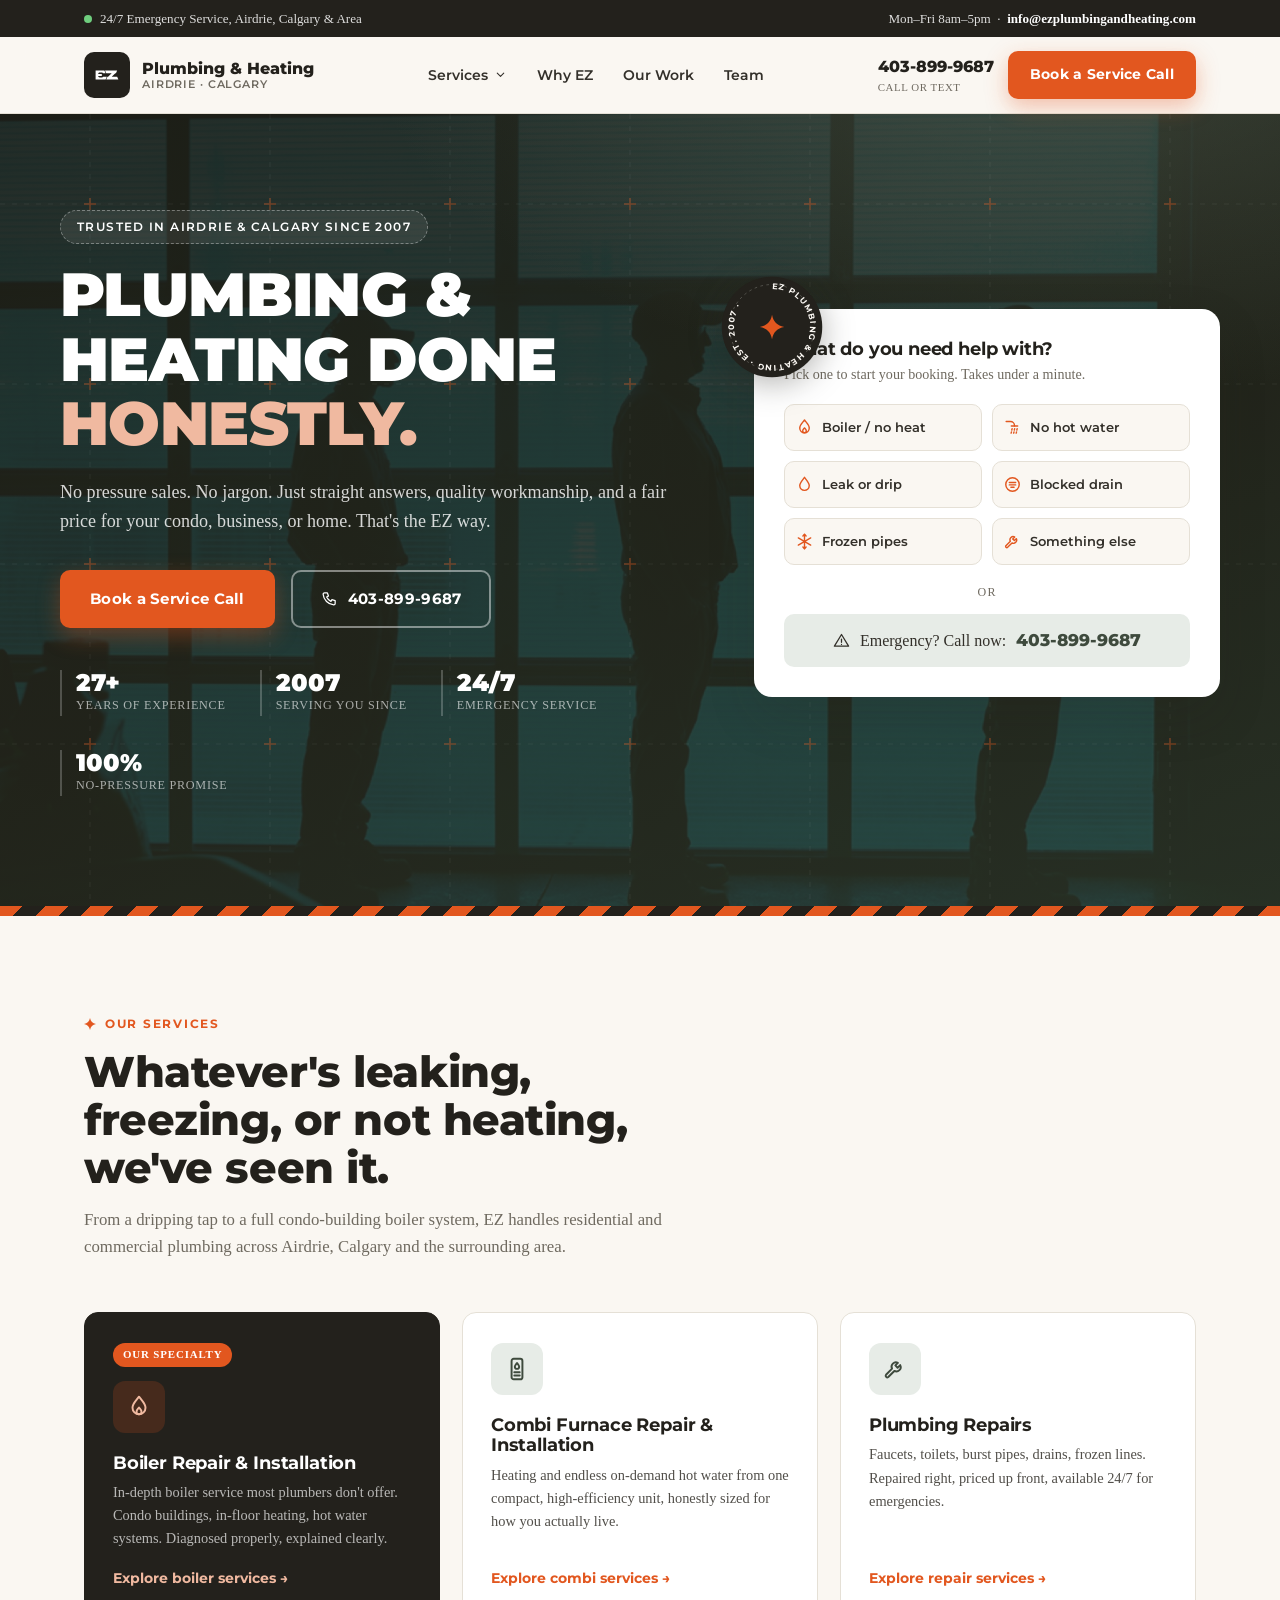
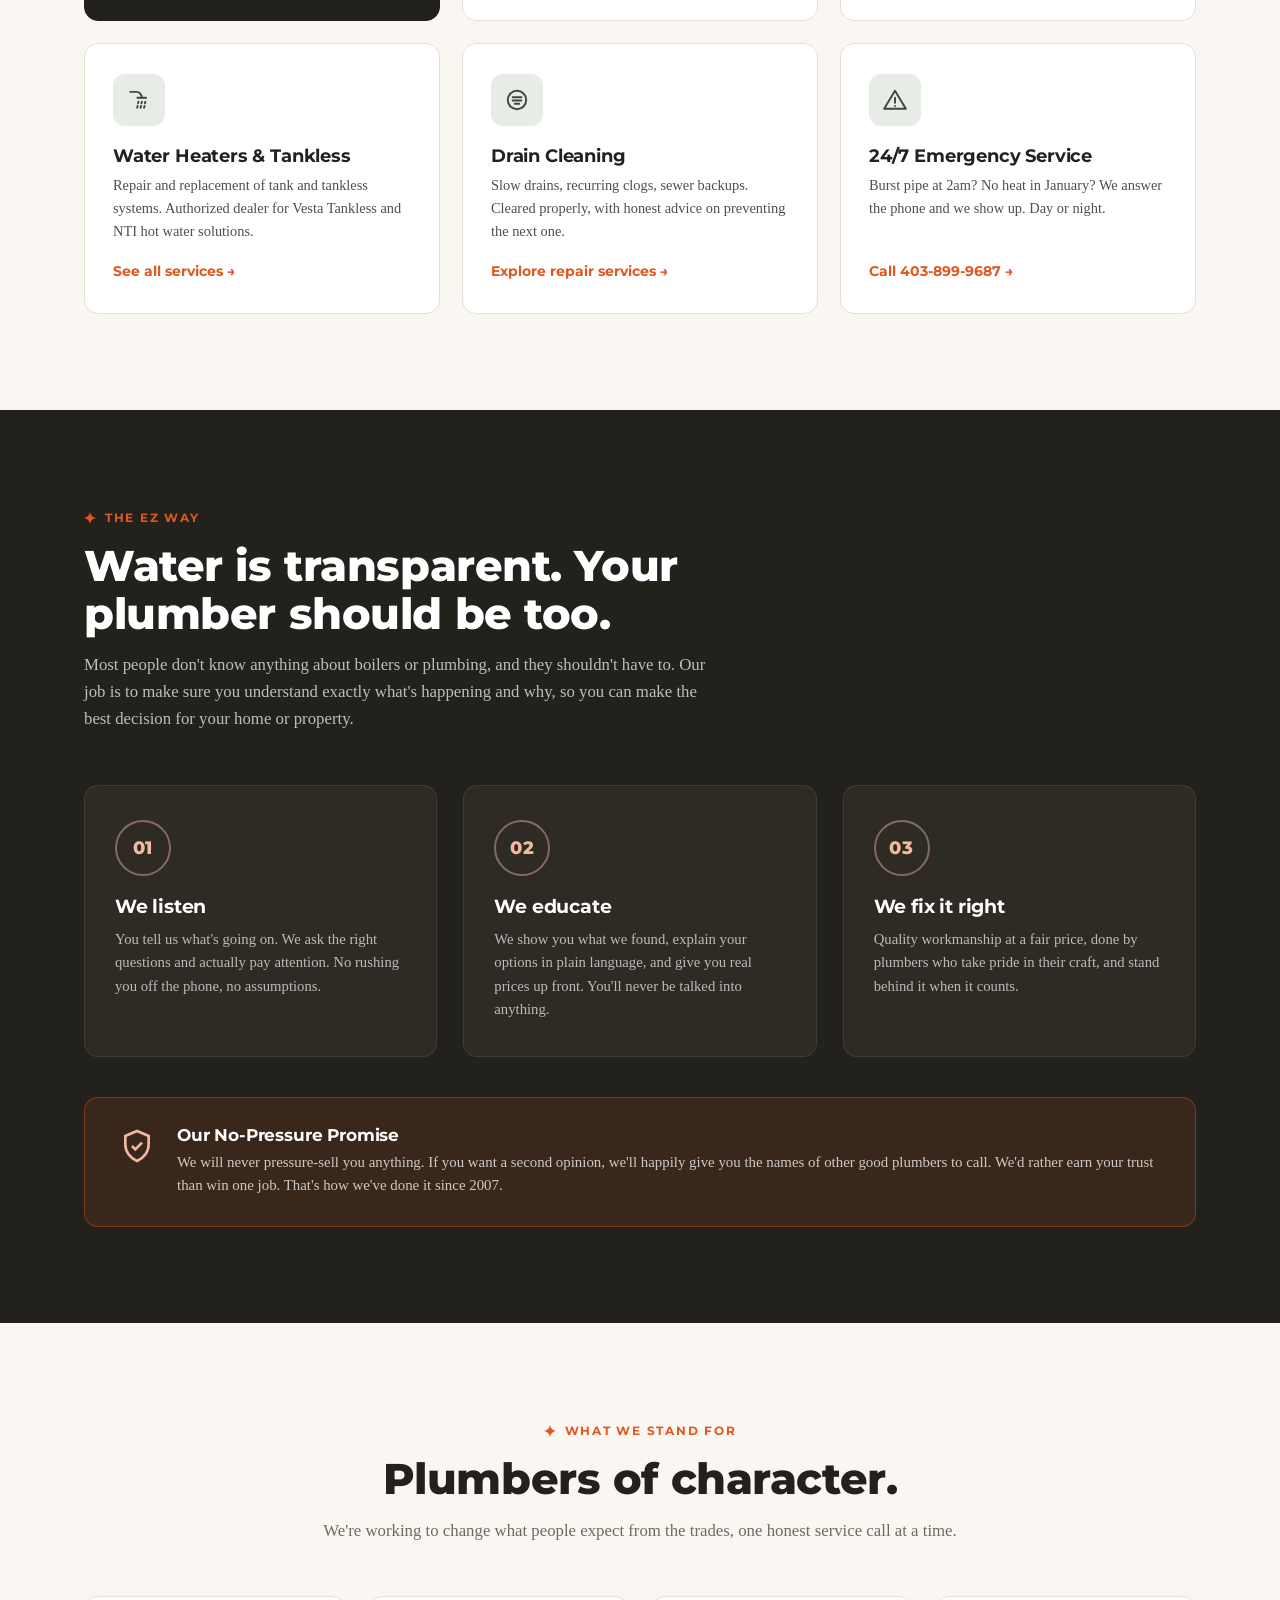
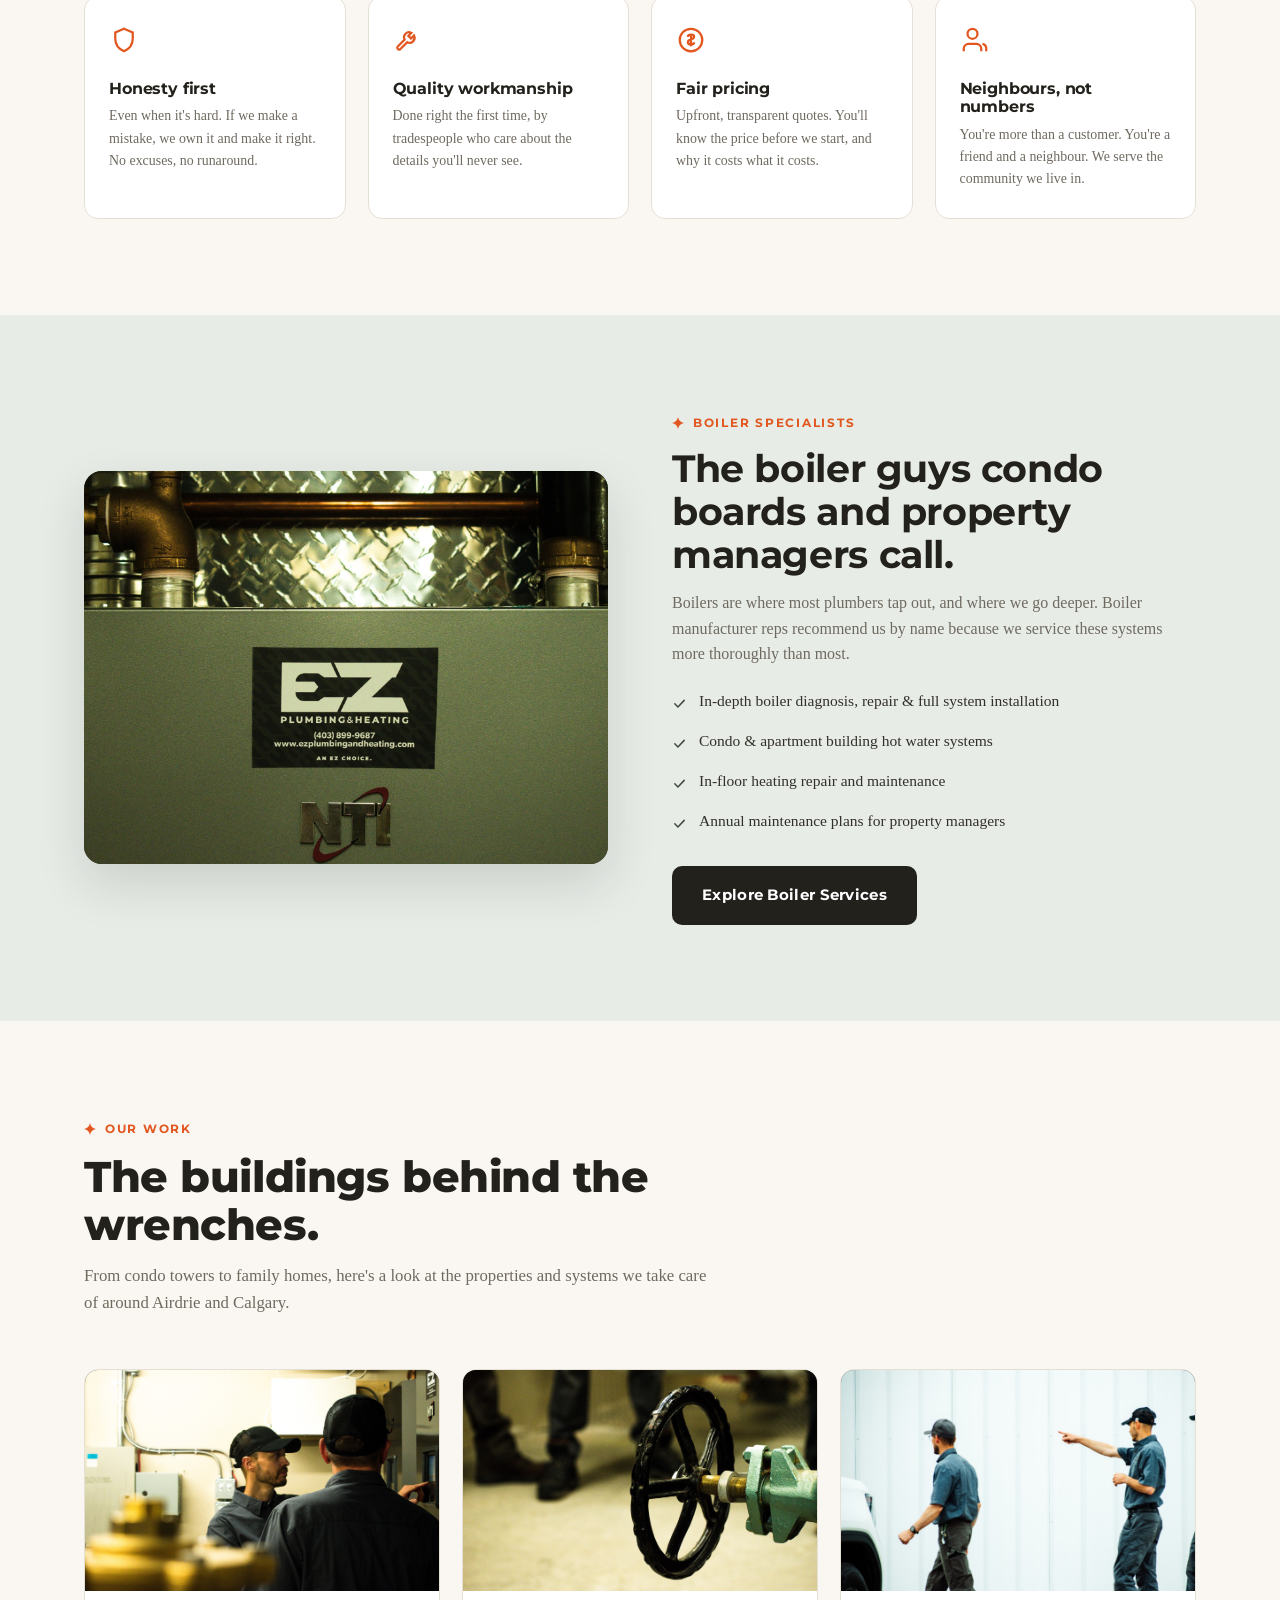
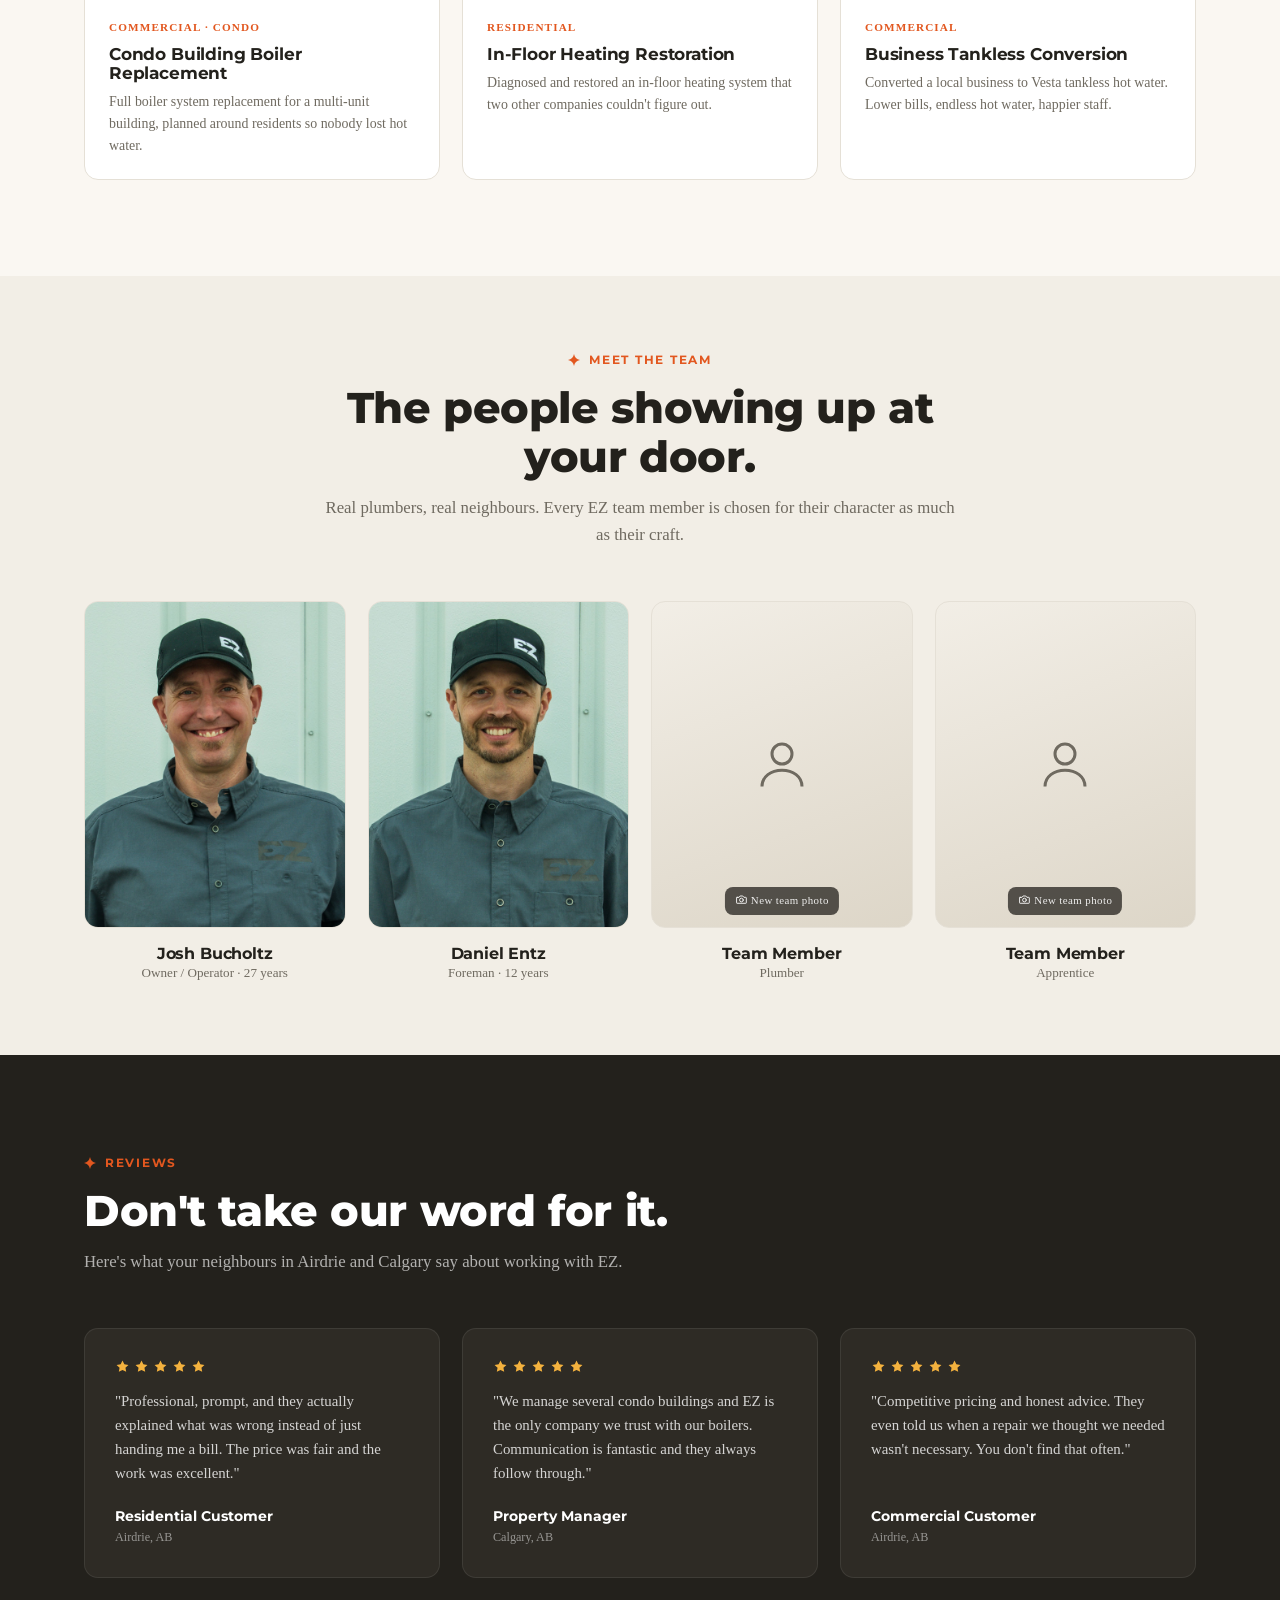
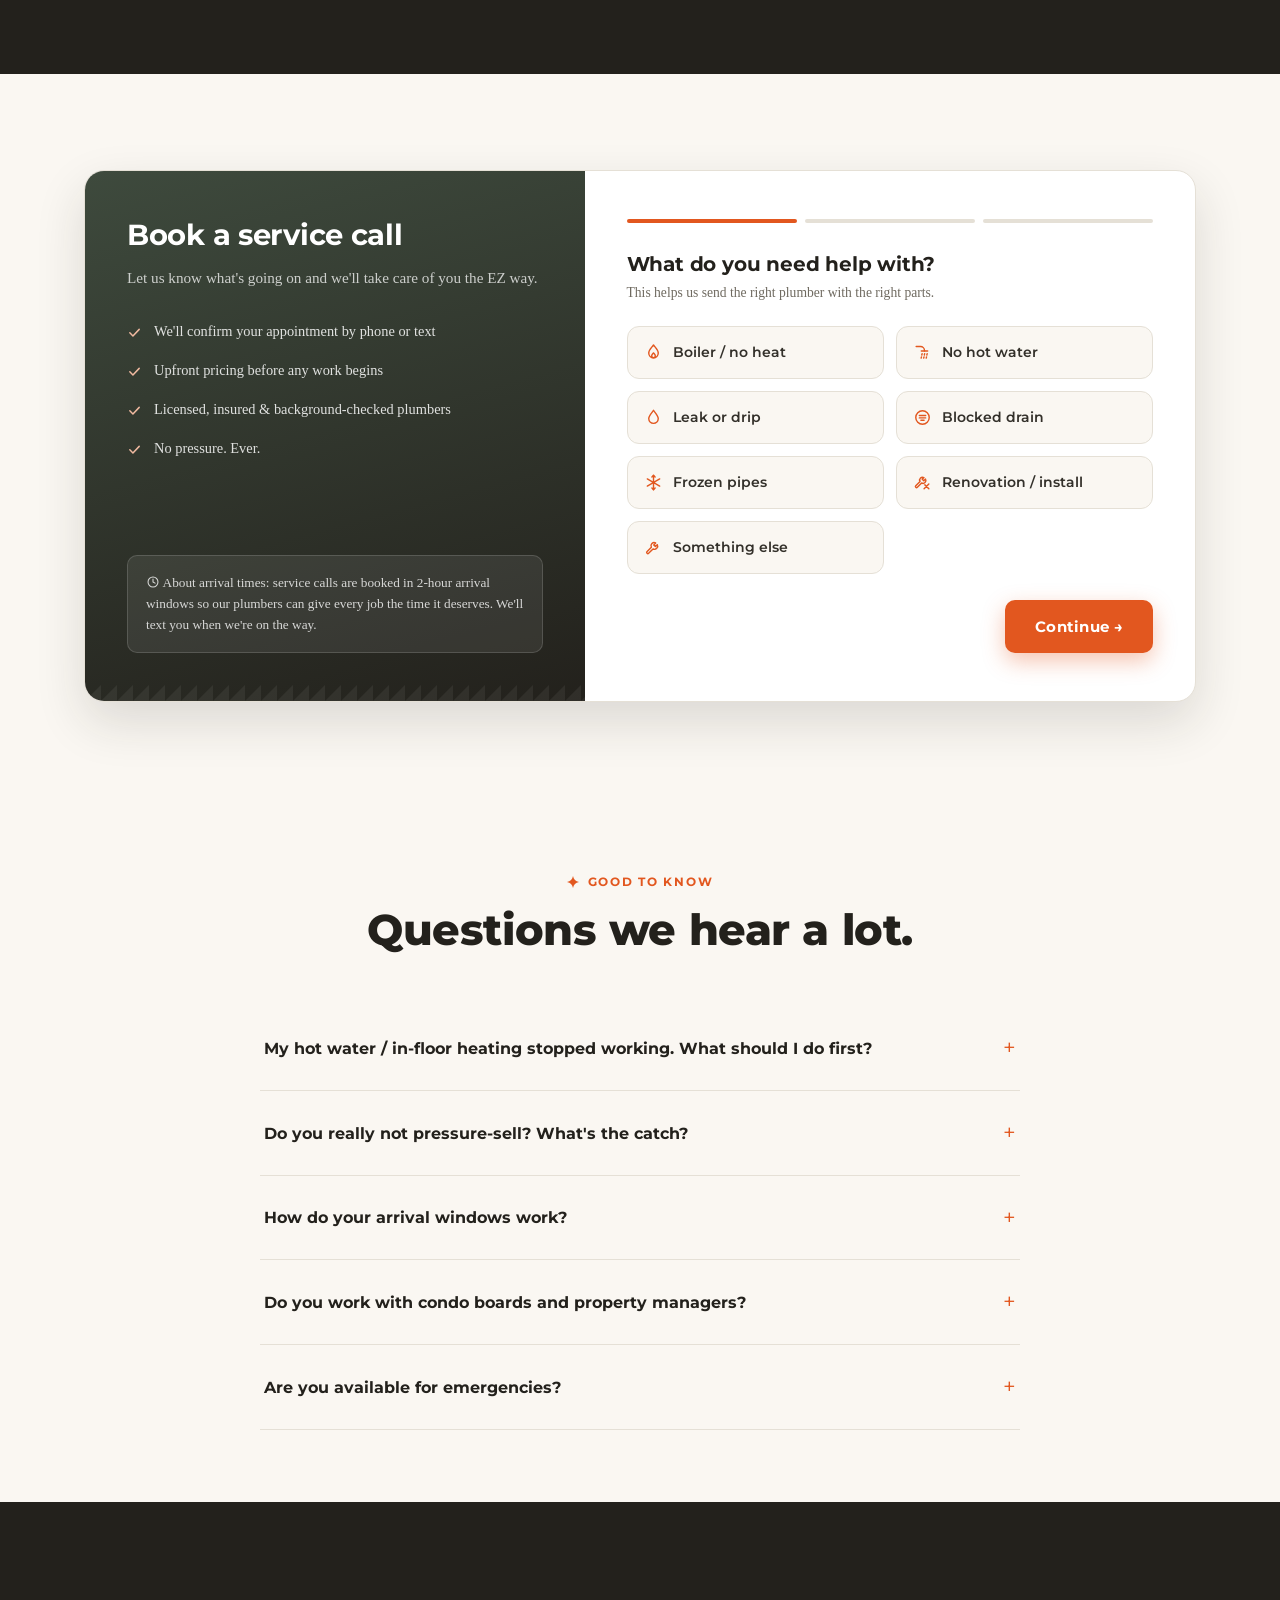
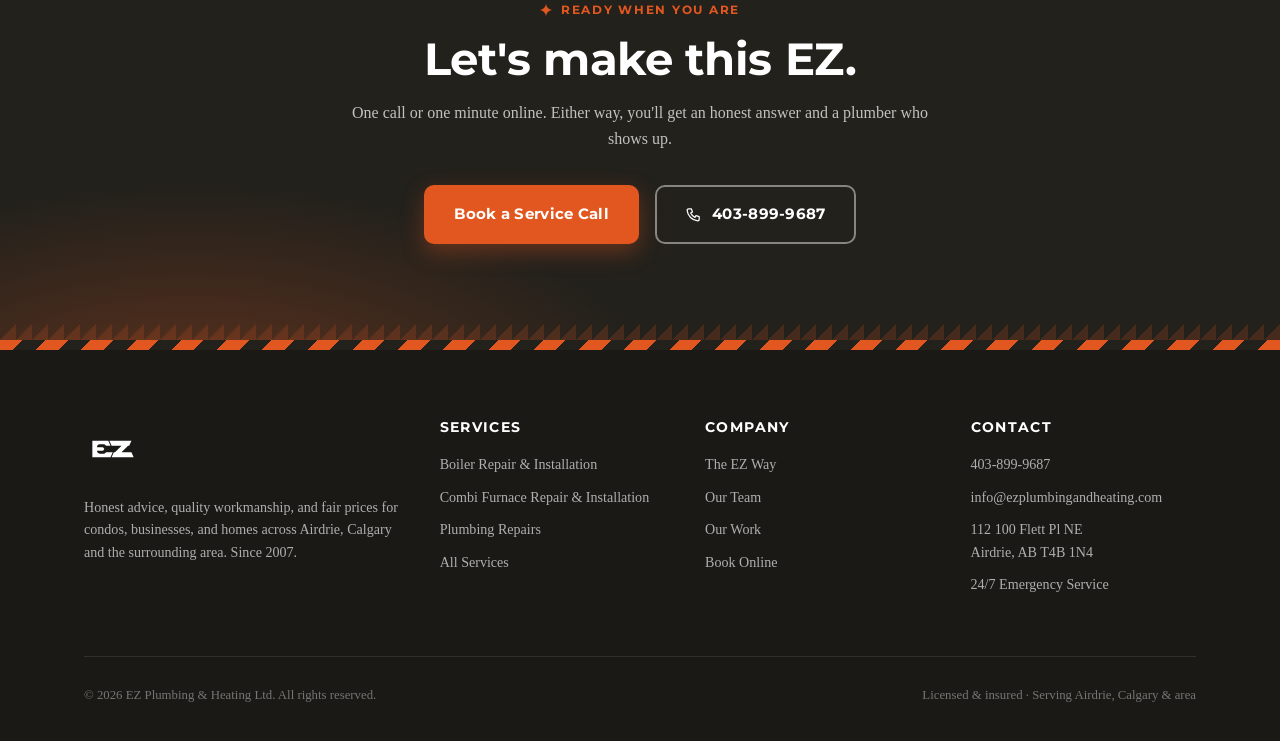
==== commit 5d5cbded: "Add SEO and AEO markup across all pages - Canonical URLs, Open Graph and Twitter Card meta on every " ====
--- a/index.html
+++ b/index.html
@@ -9,8 +9,192 @@
 <link rel="preconnect" href="https://fonts.gstatic.com" crossorigin>
 <link href="https://fonts.googleapis.com/css2?family=Montserrat:wght@500;600;700;800;900&display=swap" rel="stylesheet">
 <link href="https://api.fontshare.com/v2/css?f[]=trench-slab@300,400,500&display=swap" rel="stylesheet">
+<link rel="canonical" href="https://www.ezplumbingandheating.com/">
+<meta name="theme-color" content="#23211c">
+<meta property="og:type" content="website">
+<meta property="og:site_name" content="EZ Plumbing &amp; Heating">
+<meta property="og:locale" content="en_CA">
+<meta property="og:title" content="EZ Plumbing &amp; Heating | Honest Plumbers in Airdrie &amp; Calgary">
+<meta property="og:description" content="Honest advice. Quality workmanship. Fair prices. EZ Plumbing & Heating serves condos, businesses, and homes in Airdrie, Calgary and area since 2007. 24/7 emergency service.">
+<meta property="og:url" content="https://www.ezplumbingandheating.com/">
+<meta property="og:image" content="https://www.ezplumbingandheating.com/assets/photos/about-header.jpg">
+<meta name="twitter:card" content="summary_large_image">
+<meta name="twitter:title" content="EZ Plumbing &amp; Heating | Honest Plumbers in Airdrie &amp; Calgary">
+<meta name="twitter:description" content="Honest advice. Quality workmanship. Fair prices. EZ Plumbing & Heating serves condos, businesses, and homes in Airdrie, Calgary and area since 2007. 24/7 emergency service.">
+<meta name="twitter:image" content="https://www.ezplumbingandheating.com/assets/photos/about-header.jpg">
 <link rel="icon" type="image/png" href="assets/favicon.png">
 <link rel="stylesheet" href="styles.css">
+<script type="application/ld+json">
+{
+ "@context": "https://schema.org",
+ "@graph": [
+  {
+   "@type": "Plumber",
+   "@id": "https://www.ezplumbingandheating.com/#business",
+   "name": "EZ Plumbing & Heating",
+   "url": "https://www.ezplumbingandheating.com/",
+   "logo": "https://www.ezplumbingandheating.com/assets/favicon.png",
+   "image": "https://www.ezplumbingandheating.com/assets/photos/boilers-passion.jpg",
+   "telephone": "+1-403-899-9687",
+   "email": "info@ezplumbingandheating.com",
+   "foundingDate": "2007",
+   "address": {
+    "@type": "PostalAddress",
+    "streetAddress": "112 100 Flett Pl NE",
+    "addressLocality": "Airdrie",
+    "addressRegion": "AB",
+    "postalCode": "T4B 1N4",
+    "addressCountry": "CA"
+   },
+   "areaServed": [
+    {
+     "@type": "City",
+     "name": "Airdrie"
+    },
+    {
+     "@type": "City",
+     "name": "Calgary"
+    }
+   ],
+   "openingHoursSpecification": [
+    {
+     "@type": "OpeningHoursSpecification",
+     "dayOfWeek": [
+      "Monday",
+      "Tuesday",
+      "Wednesday",
+      "Thursday",
+      "Friday"
+     ],
+     "opens": "08:00",
+     "closes": "17:00"
+    }
+   ],
+   "description": "Plumbing and heating company serving Airdrie, Calgary and area since 2007. Boiler repair and installation specialists, combi furnaces, plumbing repairs, and 24/7 emergency service. Honest advice, quality workmanship, fair prices.",
+   "slogan": "Honest advice. Quality workmanship. Fair price.",
+   "knowsAbout": [
+    "Boiler repair",
+    "Boiler installation",
+    "Combi furnaces",
+    "In-floor heating",
+    "Tankless water heaters",
+    "Plumbing repairs",
+    "Drain cleaning",
+    "Condo building hot water systems"
+   ],
+   "hasOfferCatalog": {
+    "@type": "OfferCatalog",
+    "name": "Plumbing & Heating Services",
+    "itemListElement": [
+     {
+      "@type": "Offer",
+      "itemOffered": {
+       "@type": "Service",
+       "name": "Boiler Repair & Installation",
+       "url": "https://www.ezplumbingandheating.com/boilers.html"
+      }
+     },
+     {
+      "@type": "Offer",
+      "itemOffered": {
+       "@type": "Service",
+       "name": "Combi Furnace Repair & Installation",
+       "url": "https://www.ezplumbingandheating.com/combi-furnace.html"
+      }
+     },
+     {
+      "@type": "Offer",
+      "itemOffered": {
+       "@type": "Service",
+       "name": "Plumbing Repairs",
+       "url": "https://www.ezplumbingandheating.com/plumbing-repairs.html"
+      }
+     },
+     {
+      "@type": "Offer",
+      "itemOffered": {
+       "@type": "Service",
+       "name": "Water Heaters & Tankless",
+       "url": "https://www.ezplumbingandheating.com/services.html"
+      }
+     },
+     {
+      "@type": "Offer",
+      "itemOffered": {
+       "@type": "Service",
+       "name": "Drain Cleaning",
+       "url": "https://www.ezplumbingandheating.com/plumbing-repairs.html"
+      }
+     },
+     {
+      "@type": "Offer",
+      "itemOffered": {
+       "@type": "Service",
+       "name": "24/7 Emergency Service",
+       "url": "https://www.ezplumbingandheating.com/plumbing-repairs.html"
+      }
+     }
+    ]
+   }
+  },
+  {
+   "@type": "WebSite",
+   "@id": "https://www.ezplumbingandheating.com/#website",
+   "url": "https://www.ezplumbingandheating.com/",
+   "name": "EZ Plumbing & Heating",
+   "publisher": {
+    "@id": "https://www.ezplumbingandheating.com/#business"
+   },
+   "inLanguage": "en-CA"
+  },
+  {
+   "@type": "FAQPage",
+   "mainEntity": [
+    {
+     "@type": "Question",
+     "name": "My hot water / in-floor heating stopped working. What should I do first?",
+     "acceptedAnswer": {
+      "@type": "Answer",
+      "text": "Check that your thermostat has power and your gas is on. If both look fine, don't start taking things apart. Boiler systems are complex and easy to make worse. Give us a call and we'll walk you through what to check safely before we even book a visit."
+     }
+    },
+    {
+     "@type": "Question",
+     "name": "Do you really not pressure-sell? What's the catch?",
+     "acceptedAnswer": {
+      "@type": "Answer",
+      "text": "No catch. We'll lay out your options with real prices, tell you what we'd do in your shoes, and let you decide. If you want to shop around, we'll even suggest other reputable plumbers to get quotes from. We win on trust, not tactics."
+     }
+    },
+    {
+     "@type": "Question",
+     "name": "How do your arrival windows work?",
+     "acceptedAnswer": {
+      "@type": "Answer",
+      "text": "We book service calls in 2-hour arrival windows rather than exact times. That way our plumbers never have to rush the job before yours, and yours gets the same respect. We'll text you when we're on the way."
+     }
+    },
+    {
+     "@type": "Question",
+     "name": "Do you work with condo boards and property managers?",
+     "acceptedAnswer": {
+      "@type": "Answer",
+      "text": "Yes, it's one of our specialties. We service and install boiler and hot water systems for multi-unit buildings across Airdrie and Calgary, and boiler manufacturer reps regularly recommend us for this exact work. Ask about maintenance plans."
+     }
+    },
+    {
+     "@type": "Question",
+     "name": "Are you available for emergencies?",
+     "acceptedAnswer": {
+      "@type": "Answer",
+      "text": "24/7. Burst pipes, floods, and no-heat calls in an Alberta winter can't wait until Monday. Call 403-899-9687 any time and you'll reach a real person."
+     }
+    }
+   ]
+  }
+ ]
+}
+</script>
 </head>
 <body>
 
@@ -218,7 +402,7 @@
 <section class="section boiler-feature">
   <div class="container boiler-split">
     <div class="visual">
-      <img src="assets/photos/boilers-passion.webp" alt="NTI boiler installed by EZ Plumbing &amp; Heating" loading="lazy">
+      <img src="assets/photos/boilers-passion.jpg" alt="NTI boiler installed by EZ Plumbing &amp; Heating" loading="lazy">
     </div>
     <div>
       <span class="eyebrow">Boiler Specialists</span>
@@ -246,7 +430,7 @@
     <div class="projects-grid">
       <div class="project-card">
         <div class="thumb t1">
-          <img src="assets/photos/simple-to-complex.webp" alt="EZ technicians working on a condo building boiler" loading="lazy">
+          <img src="assets/photos/simple-to-complex.jpg" alt="EZ technicians working on a condo building boiler" loading="lazy">
         </div>
         <div class="body">
           <span class="cat">Commercial · Condo</span>
@@ -256,7 +440,7 @@
       </div>
       <div class="project-card">
         <div class="thumb t2">
-          <img src="assets/photos/session-54.webp" alt="Valve on a residential heating system" loading="lazy">
+          <img src="assets/photos/session-54.jpg" alt="Valve on a residential heating system" loading="lazy">
         </div>
         <div class="body">
           <span class="cat">Residential</span>
@@ -266,7 +450,7 @@
       </div>
       <div class="project-card">
         <div class="thumb t3">
-          <img src="assets/photos/we-build-trust.webp" alt="EZ technicians at a commercial job site" loading="lazy">
+          <img src="assets/photos/we-build-trust.jpg" alt="EZ technicians at a commercial job site" loading="lazy">
         </div>
         <div class="body">
           <span class="cat">Commercial</span>
@@ -288,12 +472,12 @@
     </div>
     <div class="team-grid">
       <div class="team-card">
-        <div class="photo"><img src="assets/photos/josh.webp" alt="Josh Bucholtz, Owner / Operator" loading="lazy"></div>
+        <div class="photo"><img src="assets/photos/josh.jpg" alt="Josh Bucholtz, Owner / Operator" loading="lazy"></div>
         <h3>Josh Bucholtz</h3>
         <p>Owner / Operator · 27 years</p>
       </div>
       <div class="team-card">
-        <div class="photo"><img src="assets/photos/daniel.webp" alt="Daniel Entz, Foreman" loading="lazy"></div>
+        <div class="photo"><img src="assets/photos/daniel.jpg" alt="Daniel Entz, Foreman" loading="lazy"></div>
         <h3>Daniel Entz</h3>
         <p>Foreman · 12 years</p>
       </div>
--- a/styles.css
+++ b/styles.css
@@ -180,7 +180,7 @@
   background:
     radial-gradient(1200px 600px at 85% -10%, rgba(95, 113, 97, 0.4), transparent 60%),
     linear-gradient(160deg, rgba(30, 28, 23, 0.93) 0%, rgba(38, 36, 30, 0.88) 55%, rgba(50, 60, 50, 0.85) 130%),
-    url("assets/photos/about-header.webp") center 35% / cover no-repeat,
+    url("assets/photos/about-header.jpg") center 35% / cover no-repeat,
     var(--charcoal);
   color: #fff;
   overflow: hidden;
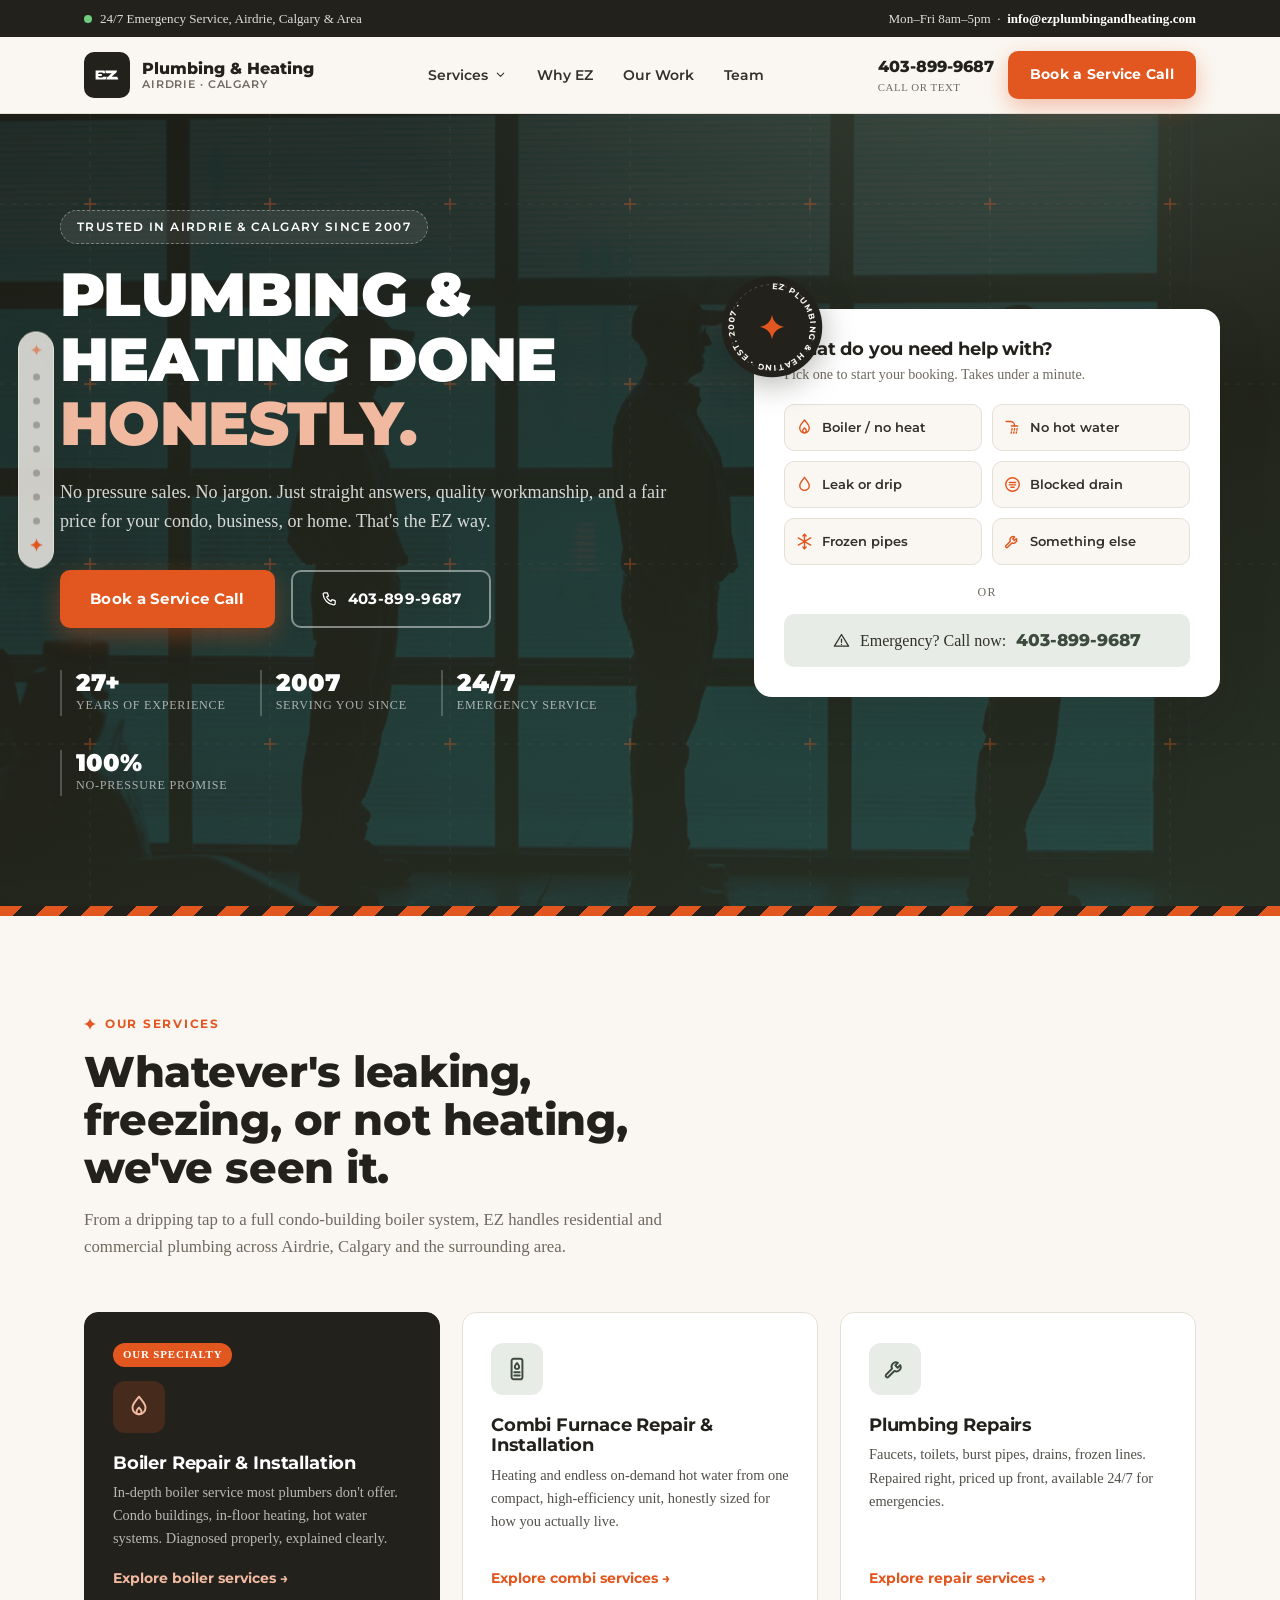
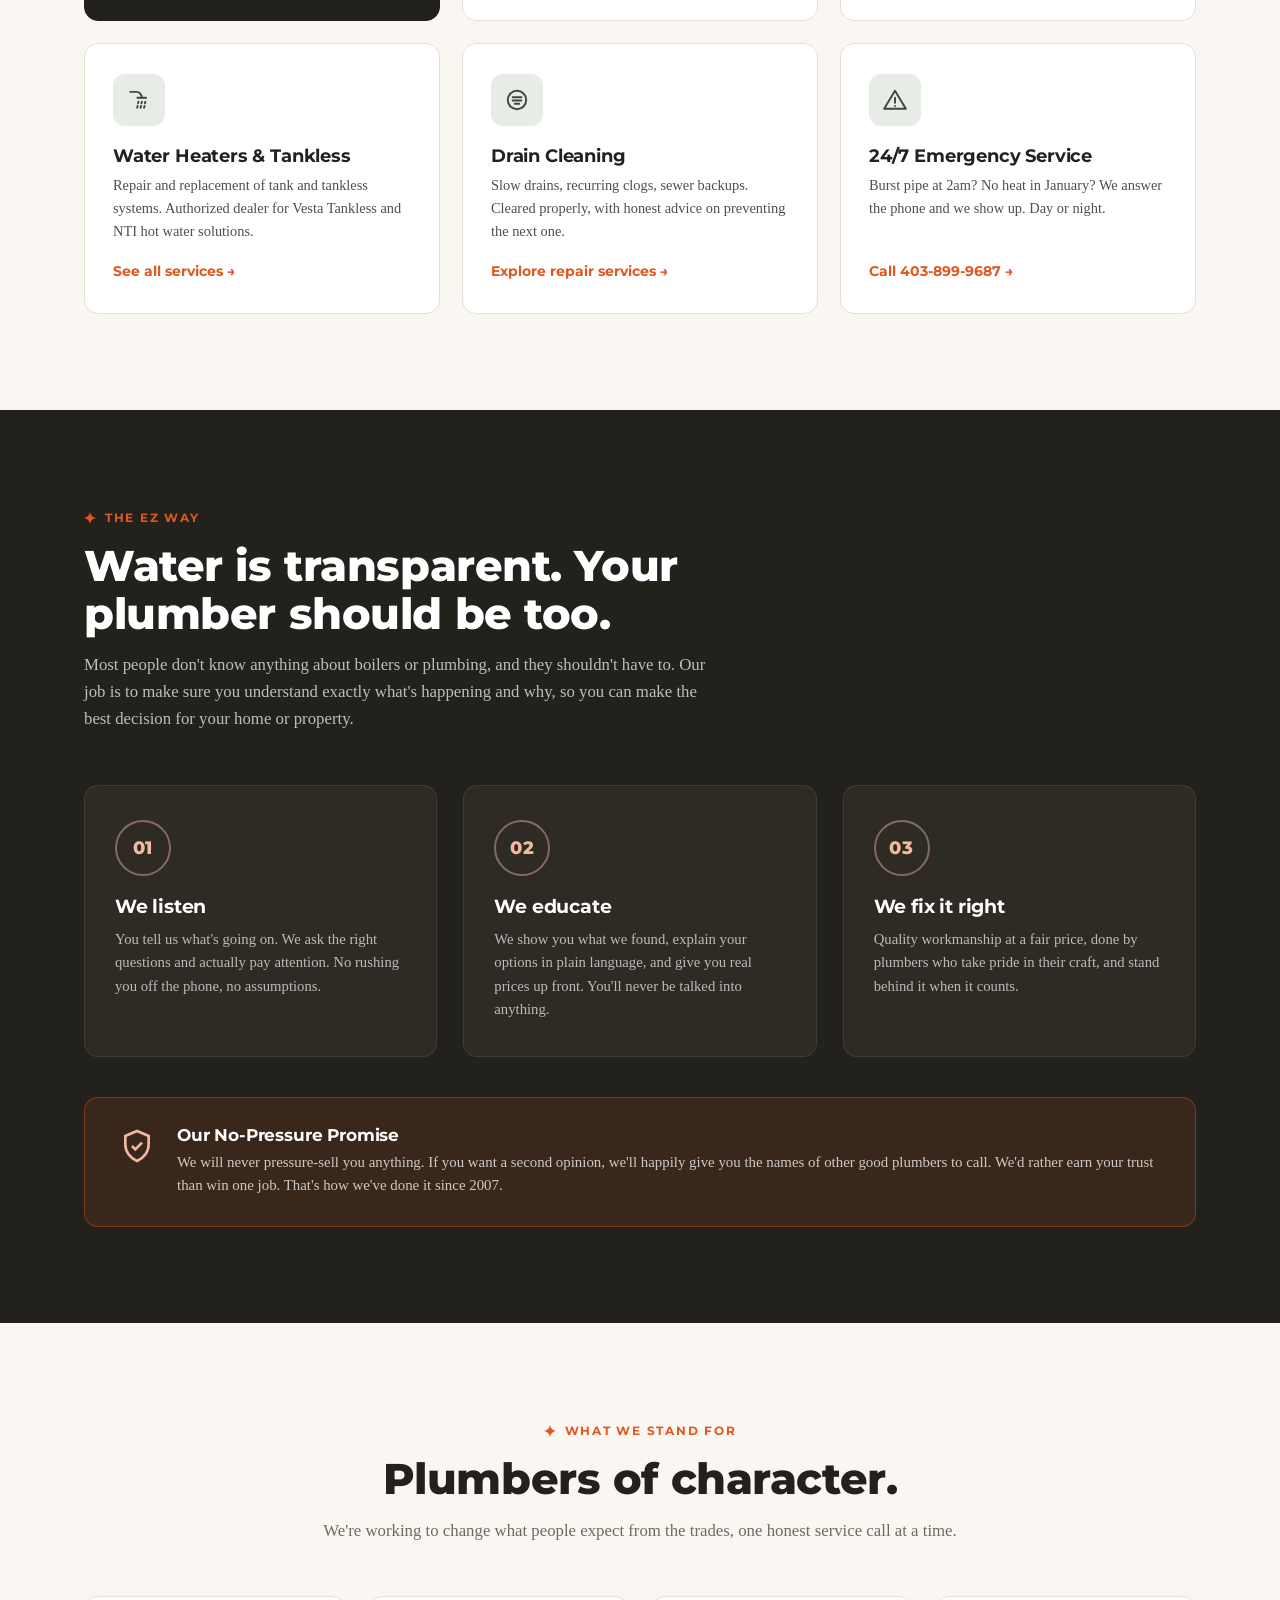
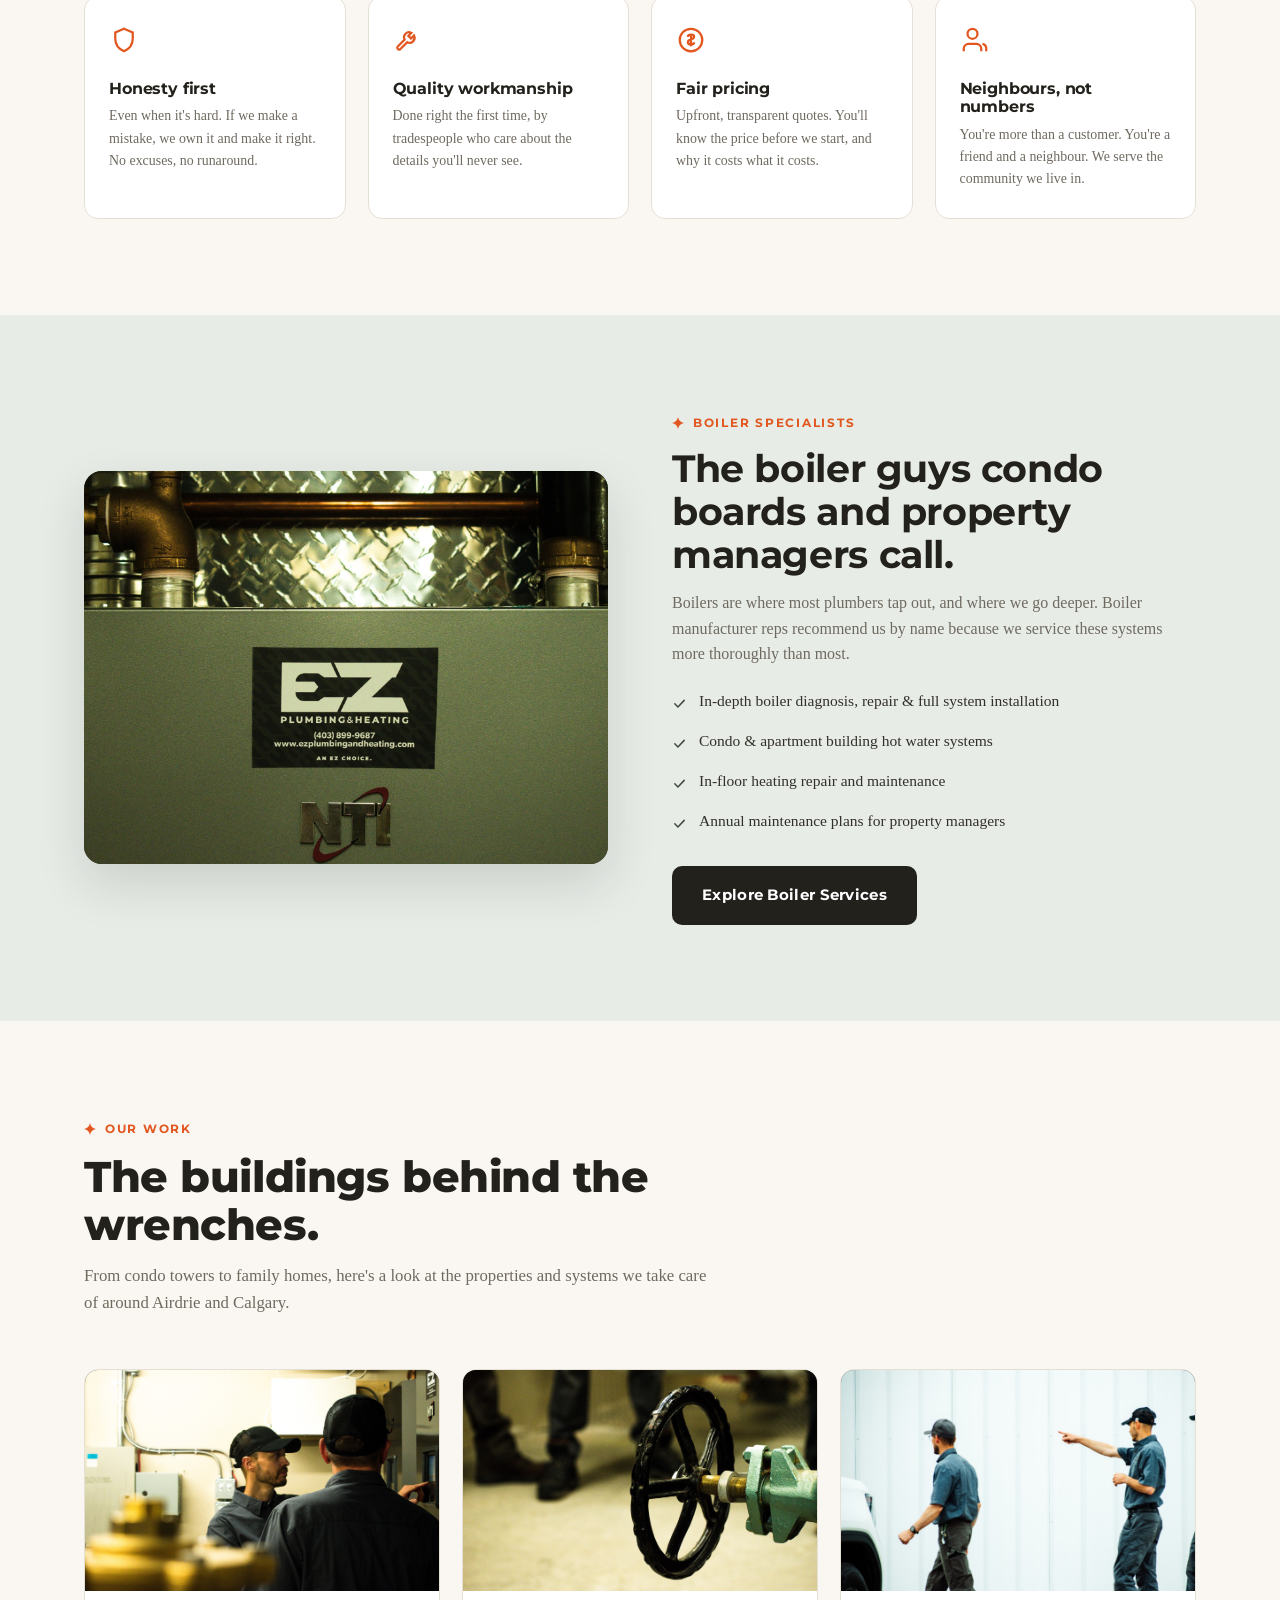
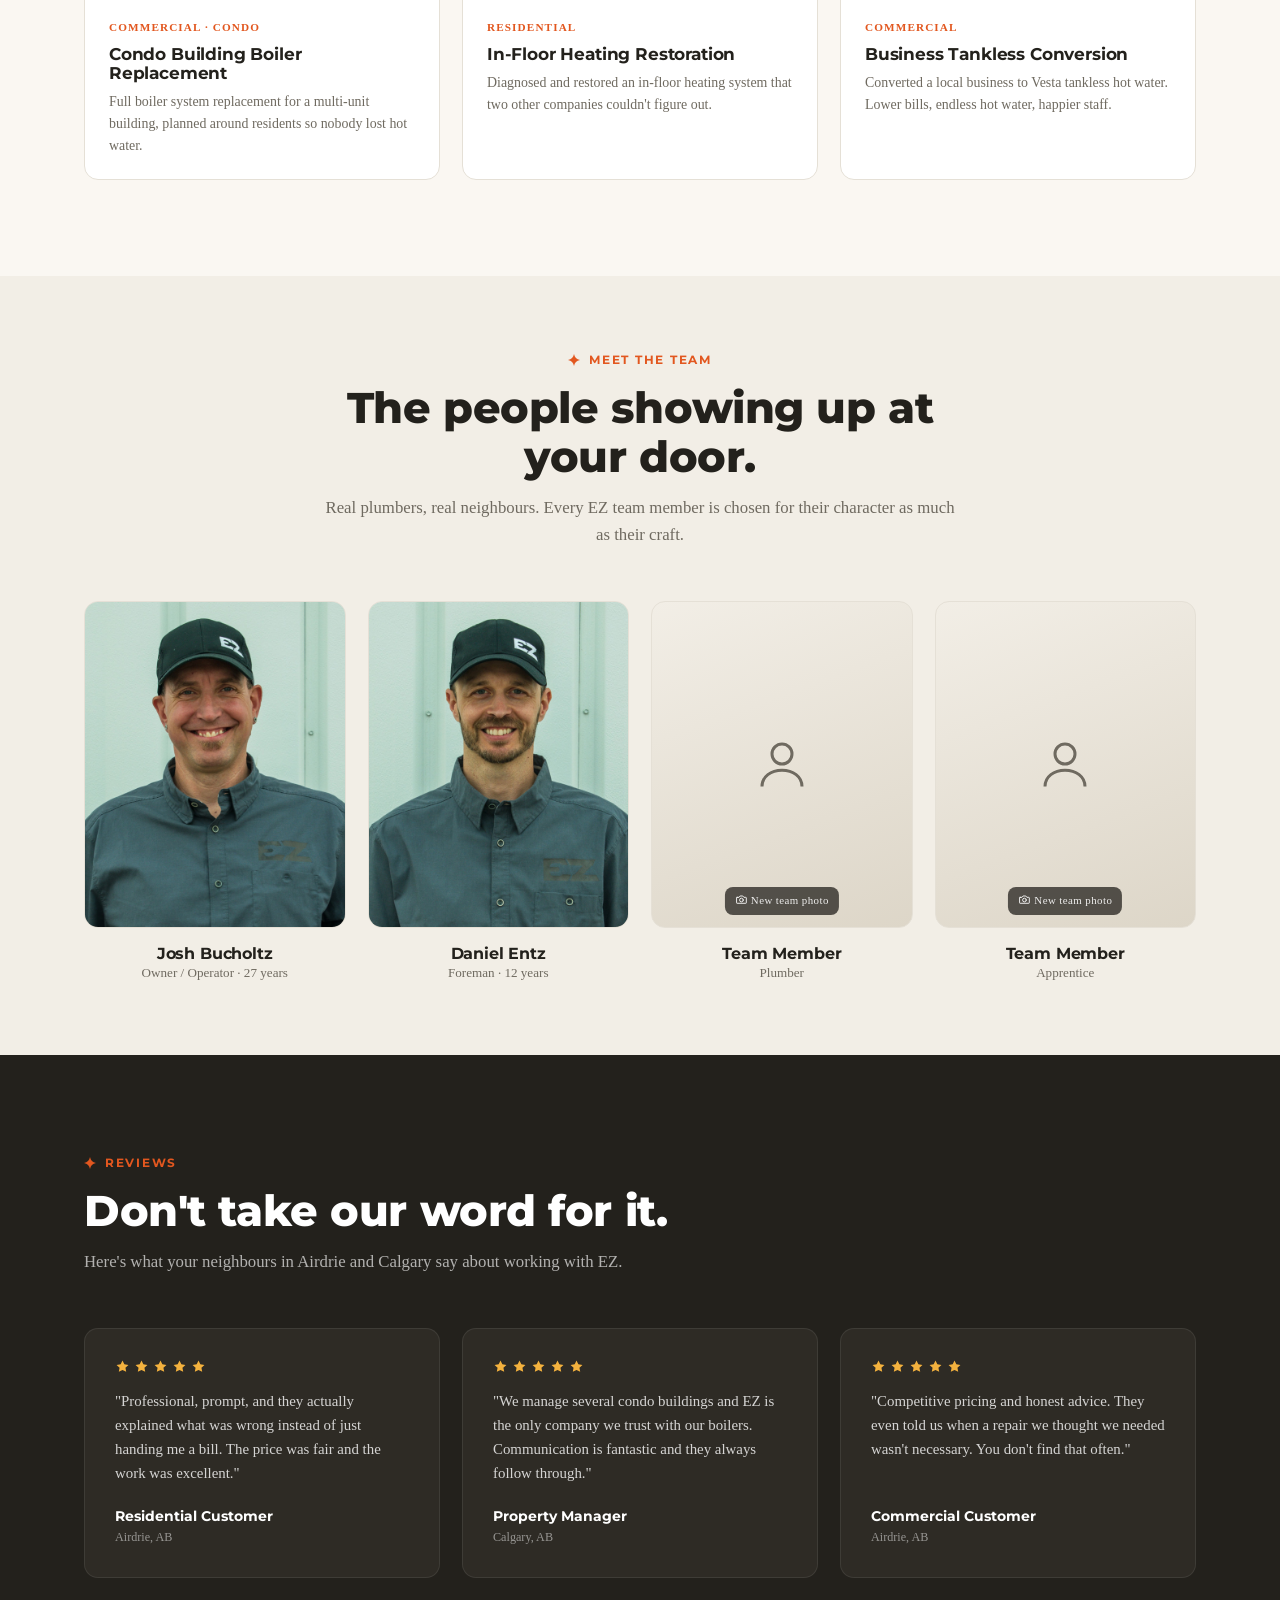
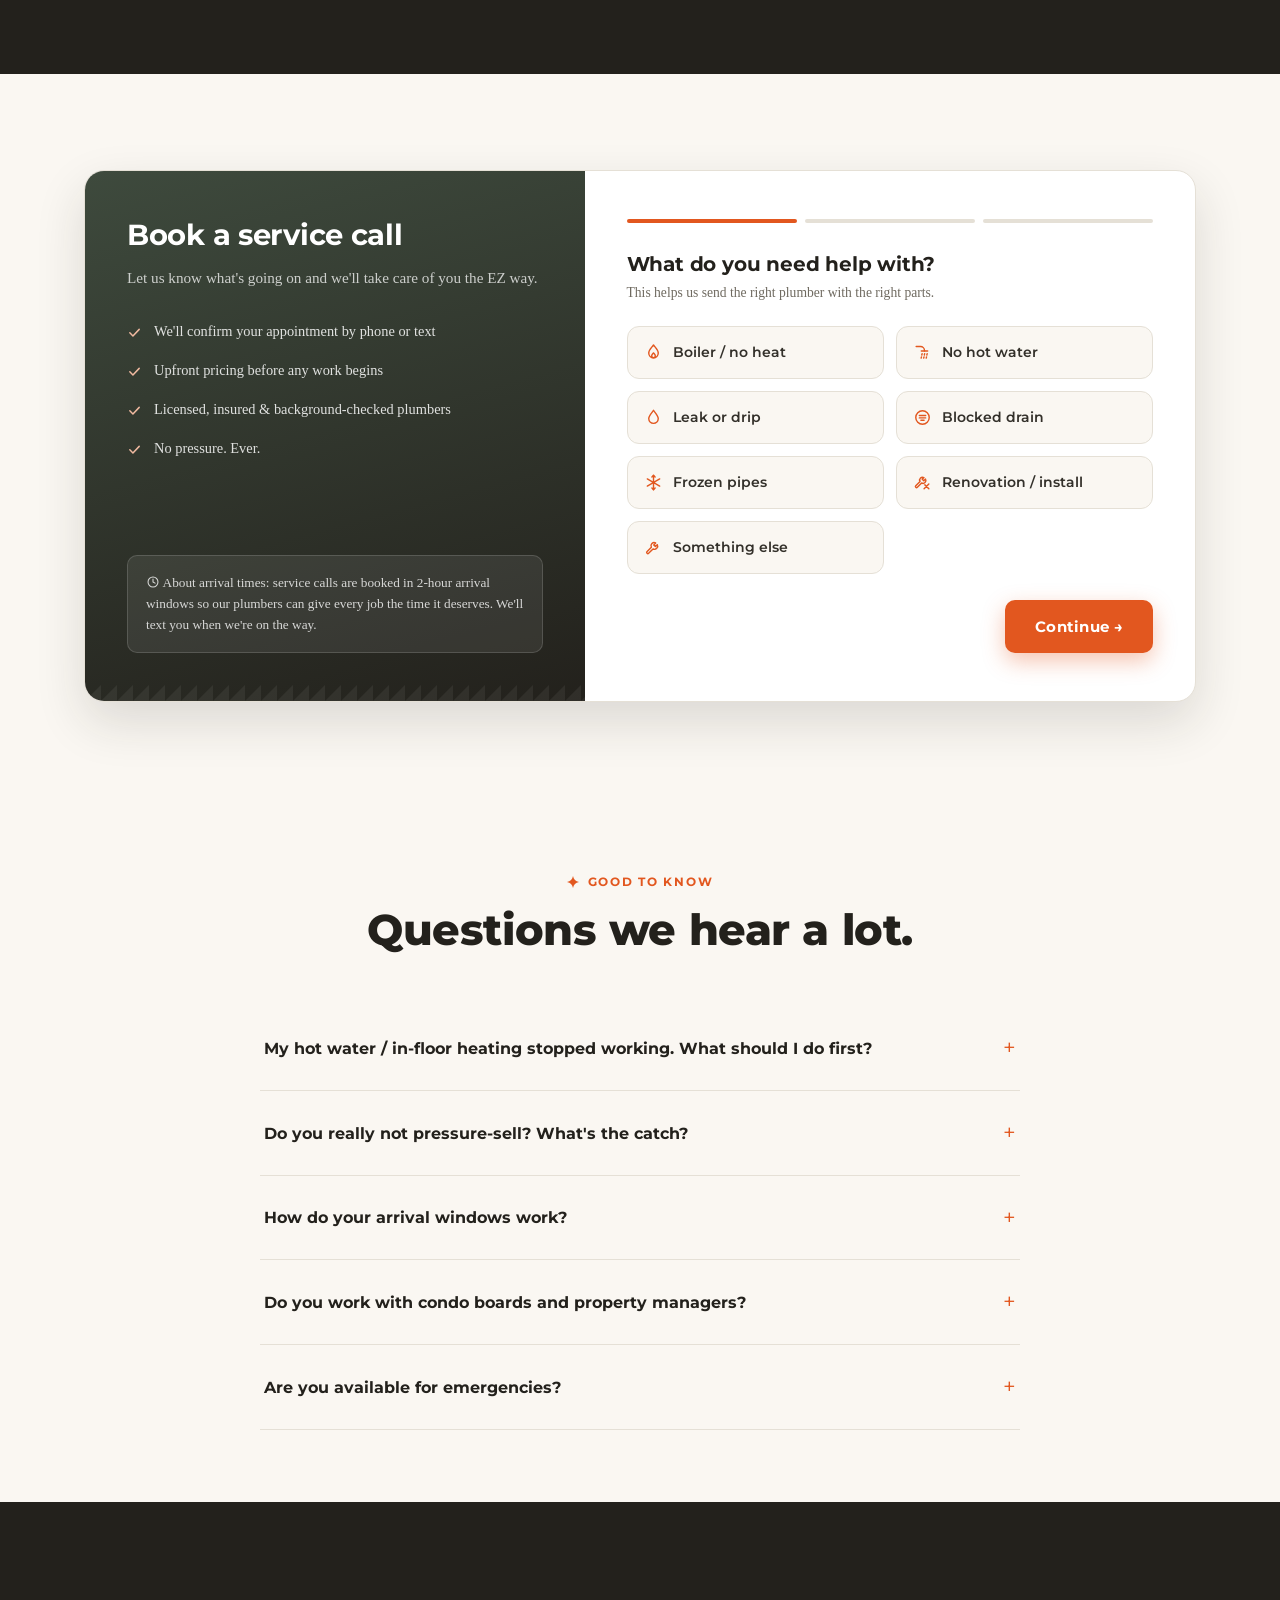
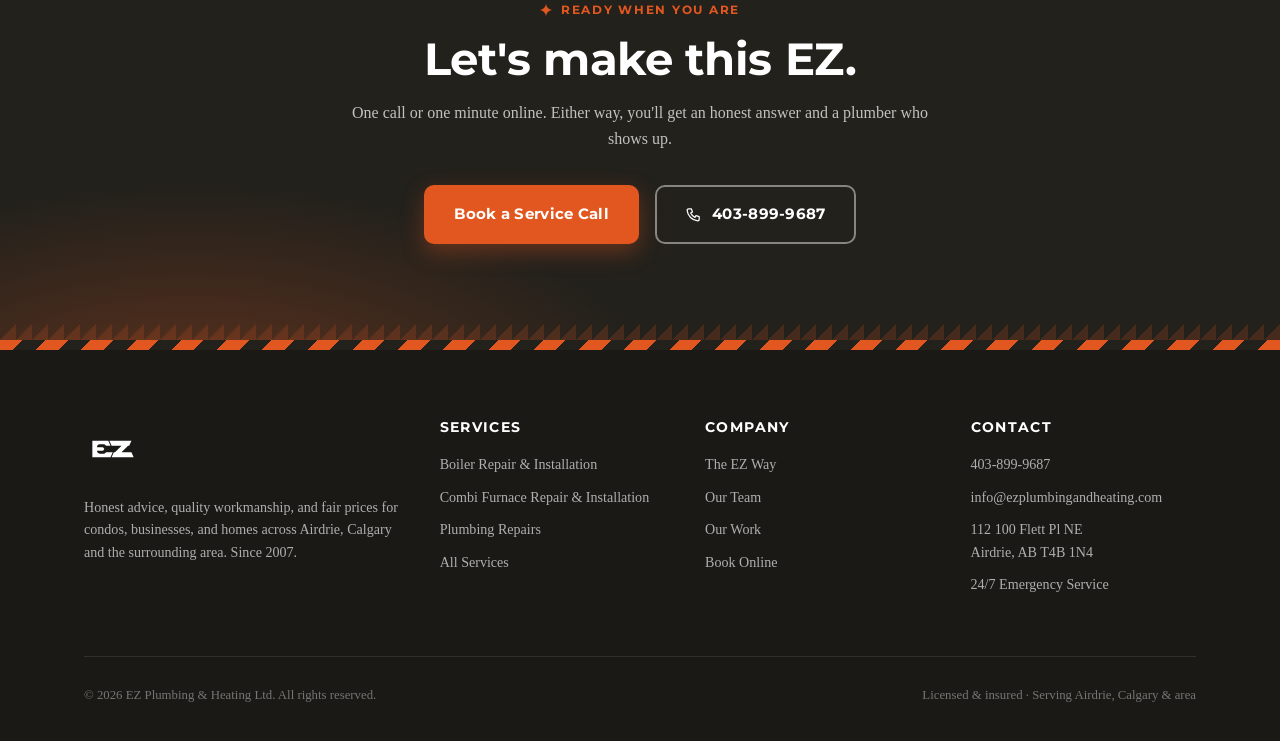
==== commit 6163b884: "Add compact scroll nav and section side rail - Nav shrinks from 76px to 58px after scrolling, with t" ====
--- a/index.html
+++ b/index.html
@@ -281,7 +281,7 @@
 <div class="stripe-divider" aria-hidden="true"></div>
 
 <!-- ============ SERVICES ============ -->
-<section class="section" id="services">
+<section class="section" id="services" data-rail="Services">
   <div class="container">
     <div class="section-head">
       <span class="eyebrow">Our Services</span>
@@ -331,7 +331,7 @@
 </section>
 
 <!-- ============ THE EZ WAY ============ -->
-<section class="section ezway" id="why">
+<section class="section ezway" id="why" data-rail="The EZ Way">
   <div class="container">
     <div class="section-head">
       <span class="eyebrow">The EZ Way</span>
@@ -399,7 +399,7 @@
 </section>
 
 <!-- ============ BOILER FEATURE ============ -->
-<section class="section boiler-feature">
+<section class="section boiler-feature" id="boilers" data-rail="Boiler Specialists">
   <div class="container boiler-split">
     <div class="visual">
       <img src="assets/photos/boilers-passion.jpg" alt="NTI boiler installed by EZ Plumbing &amp; Heating" loading="lazy">
@@ -420,7 +420,7 @@
 </section>
 
 <!-- ============ PROJECTS ============ -->
-<section class="section" id="projects">
+<section class="section" id="projects" data-rail="Our Work">
   <div class="container">
     <div class="section-head">
       <span class="eyebrow">Our Work</span>
@@ -463,7 +463,7 @@
 </section>
 
 <!-- ============ TEAM ============ -->
-<section class="section tight" id="team" style="background: var(--cream-2);">
+<section class="section tight" id="team" data-rail="The Team" style="background: var(--cream-2);">
   <div class="container">
     <div class="section-head center">
       <span class="eyebrow">Meet the Team</span>
@@ -502,7 +502,7 @@
 </section>
 
 <!-- ============ TESTIMONIALS ============ -->
-<section class="section testimonials">
+<section class="section testimonials" id="reviews" data-rail="Reviews">
   <div class="container">
     <div class="section-head">
       <span class="eyebrow">Reviews</span>
@@ -530,7 +530,7 @@
 </section>
 
 <!-- ============ BOOKING ============ -->
-<section class="section booking" id="book">
+<section class="section booking" id="book" data-rail="Book Online">
   <div class="container">
     <div class="booking-shell">
       <div class="booking-side">
@@ -632,7 +632,7 @@
 </section>
 
 <!-- ============ FAQ ============ -->
-<section class="section tight">
+<section class="section tight" id="faq" data-rail="FAQ">
   <div class="container">
     <div class="section-head center">
       <span class="eyebrow">Good to Know</span>
@@ -765,5 +765,6 @@
 }
 </script>
 
+<script src="assets/site.js" defer></script>
 </body>
 </html>
--- a/styles.css
+++ b/styles.css
@@ -125,19 +125,29 @@
 
 /* ---------- Nav ---------- */
 .nav {
+  --nav-h: 76px;
   position: sticky; top: 0; z-index: 100;
   background: rgba(250, 247, 242, 0.92);
   backdrop-filter: blur(12px);
   border-bottom: 1px solid var(--line);
-}
-.nav .container { display: flex; align-items: center; justify-content: space-between; height: 76px; }
+  transition: box-shadow 0.25s ease;
+}
+.nav .container { display: flex; align-items: center; justify-content: space-between; height: var(--nav-h); transition: height 0.25s ease; }
+/* compact nav after scroll */
+.nav.scrolled { --nav-h: 58px; box-shadow: 0 8px 28px rgba(35, 33, 28, 0.1); }
+.nav.scrolled .nav-logo .mark { width: 36px; height: 36px; padding: 5px; border-radius: 8px; }
+.nav.scrolled .nav-logo .word { font-size: 0.92rem; }
+.nav.scrolled .nav-logo .word span { font-size: 0.6rem; }
+.nav.scrolled .btn.small { padding: 9px 16px; font-size: 0.8rem; }
 .nav-logo { display: flex; align-items: center; gap: 12px; text-decoration: none; }
 .nav-logo .mark {
   width: 46px; height: 46px; border-radius: 10px;
   background: var(--charcoal);
   display: grid; place-items: center; padding: 7px;
+  transition: width 0.25s ease, height 0.25s ease, padding 0.25s ease;
 }
 .nav-logo .mark img { width: 100%; height: auto; display: block; }
+.nav-logo .word { transition: font-size 0.25s ease; }
 .nav-logo .word { font-family: var(--font-head); font-weight: 800; color: var(--charcoal); font-size: 1.02rem; line-height: 1.15; }
 .nav-logo .word span { display: block; font-size: 0.68rem; font-weight: 600; color: var(--muted); letter-spacing: 0.08em; text-transform: uppercase; }
 .nav-links { display: flex; align-items: center; gap: 30px; list-style: none; }
@@ -145,7 +155,7 @@
 .nav-links a:hover { color: var(--orange); }
 
 /* services dropdown */
-.nav-links .has-dropdown { position: relative; height: 76px; display: flex; align-items: center; }
+.nav-links .has-dropdown { position: relative; height: var(--nav-h); display: flex; align-items: center; transition: height 0.25s ease; }
 .nav-links .has-dropdown > a { display: inline-flex; align-items: center; gap: 6px; }
 .nav-links .caret { width: 13px; height: 13px; transition: transform 0.15s ease; }
 .has-dropdown:hover .caret, .has-dropdown:focus-within .caret { transform: rotate(180deg); }
@@ -565,6 +575,62 @@
   .badge-rot { display: none; }
 }
 
+/* ---------- Side rail (section nav) ---------- */
+.side-rail {
+  position: fixed; left: 18px; top: 50%;
+  transform: translateY(-50%);
+  z-index: 90;
+  display: flex; flex-direction: column; align-items: center; gap: 2px;
+  background: rgba(250, 247, 242, 0.8);
+  backdrop-filter: blur(10px);
+  border: 1px solid var(--line);
+  border-radius: 999px;
+  padding: 12px 6px;
+  box-shadow: var(--shadow);
+}
+.side-rail::before {
+  content: "";
+  width: 11px; height: 11px; margin-bottom: 8px;
+  background: url("data:image/svg+xml,%3Csvg xmlns='http://www.w3.org/2000/svg' viewBox='0 0 24 24'%3E%3Cpath fill='%23e2571f' d='M12 0C13.2 6.8 17.2 10.8 24 12 17.2 13.2 13.2 17.2 12 24 10.8 17.2 6.8 13.2 0 12 6.8 10.8 10.8 6.8 12 0Z'/%3E%3C/svg%3E") no-repeat center / contain;
+  opacity: 0.55;
+}
+.side-rail a {
+  position: relative;
+  display: grid; place-items: center;
+  width: 22px; height: 22px;
+  text-decoration: none;
+}
+.side-rail .dot {
+  width: 7px; height: 7px; border-radius: 50%;
+  background: rgba(35, 33, 28, 0.28);
+  transition: background 0.18s ease, transform 0.18s ease, border-radius 0.18s ease;
+}
+.side-rail a:hover .dot { background: var(--charcoal); transform: scale(1.25); }
+.side-rail a.active .dot {
+  width: 13px; height: 13px; border-radius: 0; transform: none;
+  background: url("data:image/svg+xml,%3Csvg xmlns='http://www.w3.org/2000/svg' viewBox='0 0 24 24'%3E%3Cpath fill='%23e2571f' d='M12 0C13.2 6.8 17.2 10.8 24 12 17.2 13.2 13.2 17.2 12 24 10.8 17.2 6.8 13.2 0 12 6.8 10.8 10.8 6.8 12 0Z'/%3E%3C/svg%3E") no-repeat center / contain;
+}
+.side-rail .lbl {
+  position: absolute; left: calc(100% + 16px); top: 50%;
+  transform: translateY(-50%) translateX(-6px);
+  background: var(--charcoal); color: #fff;
+  font-family: var(--font-head); font-weight: 700;
+  font-size: 0.66rem; letter-spacing: 0.09em; text-transform: uppercase;
+  padding: 7px 13px; border-radius: 8px;
+  white-space: nowrap;
+  opacity: 0; pointer-events: none;
+  transition: opacity 0.16s ease, transform 0.16s ease;
+}
+.side-rail a:hover .lbl, .side-rail a:focus-visible .lbl {
+  opacity: 1; transform: translateY(-50%) translateX(0);
+}
+@media (max-width: 1279px) {
+  .side-rail { display: none; }
+}
+@media (prefers-reduced-motion: reduce) {
+  .side-rail .dot, .side-rail .lbl, .nav .container, .nav-logo .mark { transition: none; }
+}
+
 /* ---------- Sticky mobile call ---------- */
 .mobile-call {
   display: none;
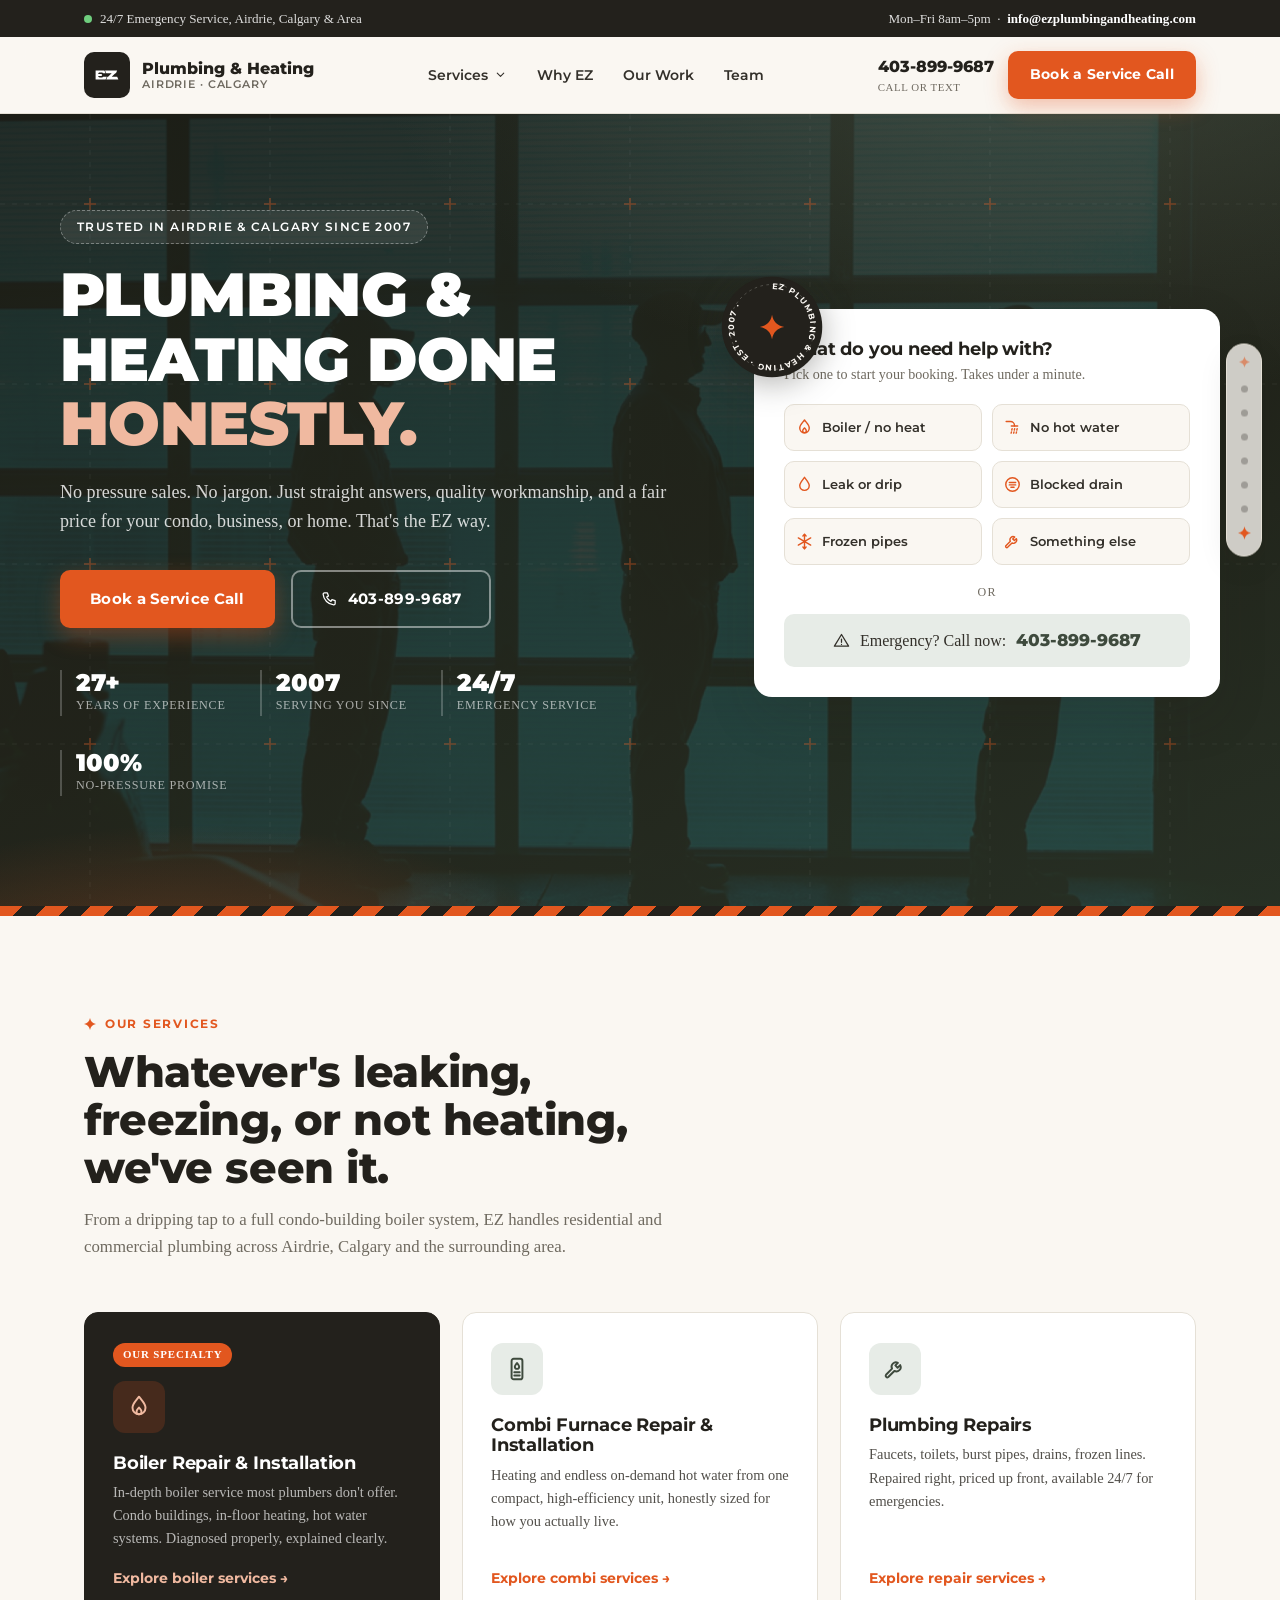
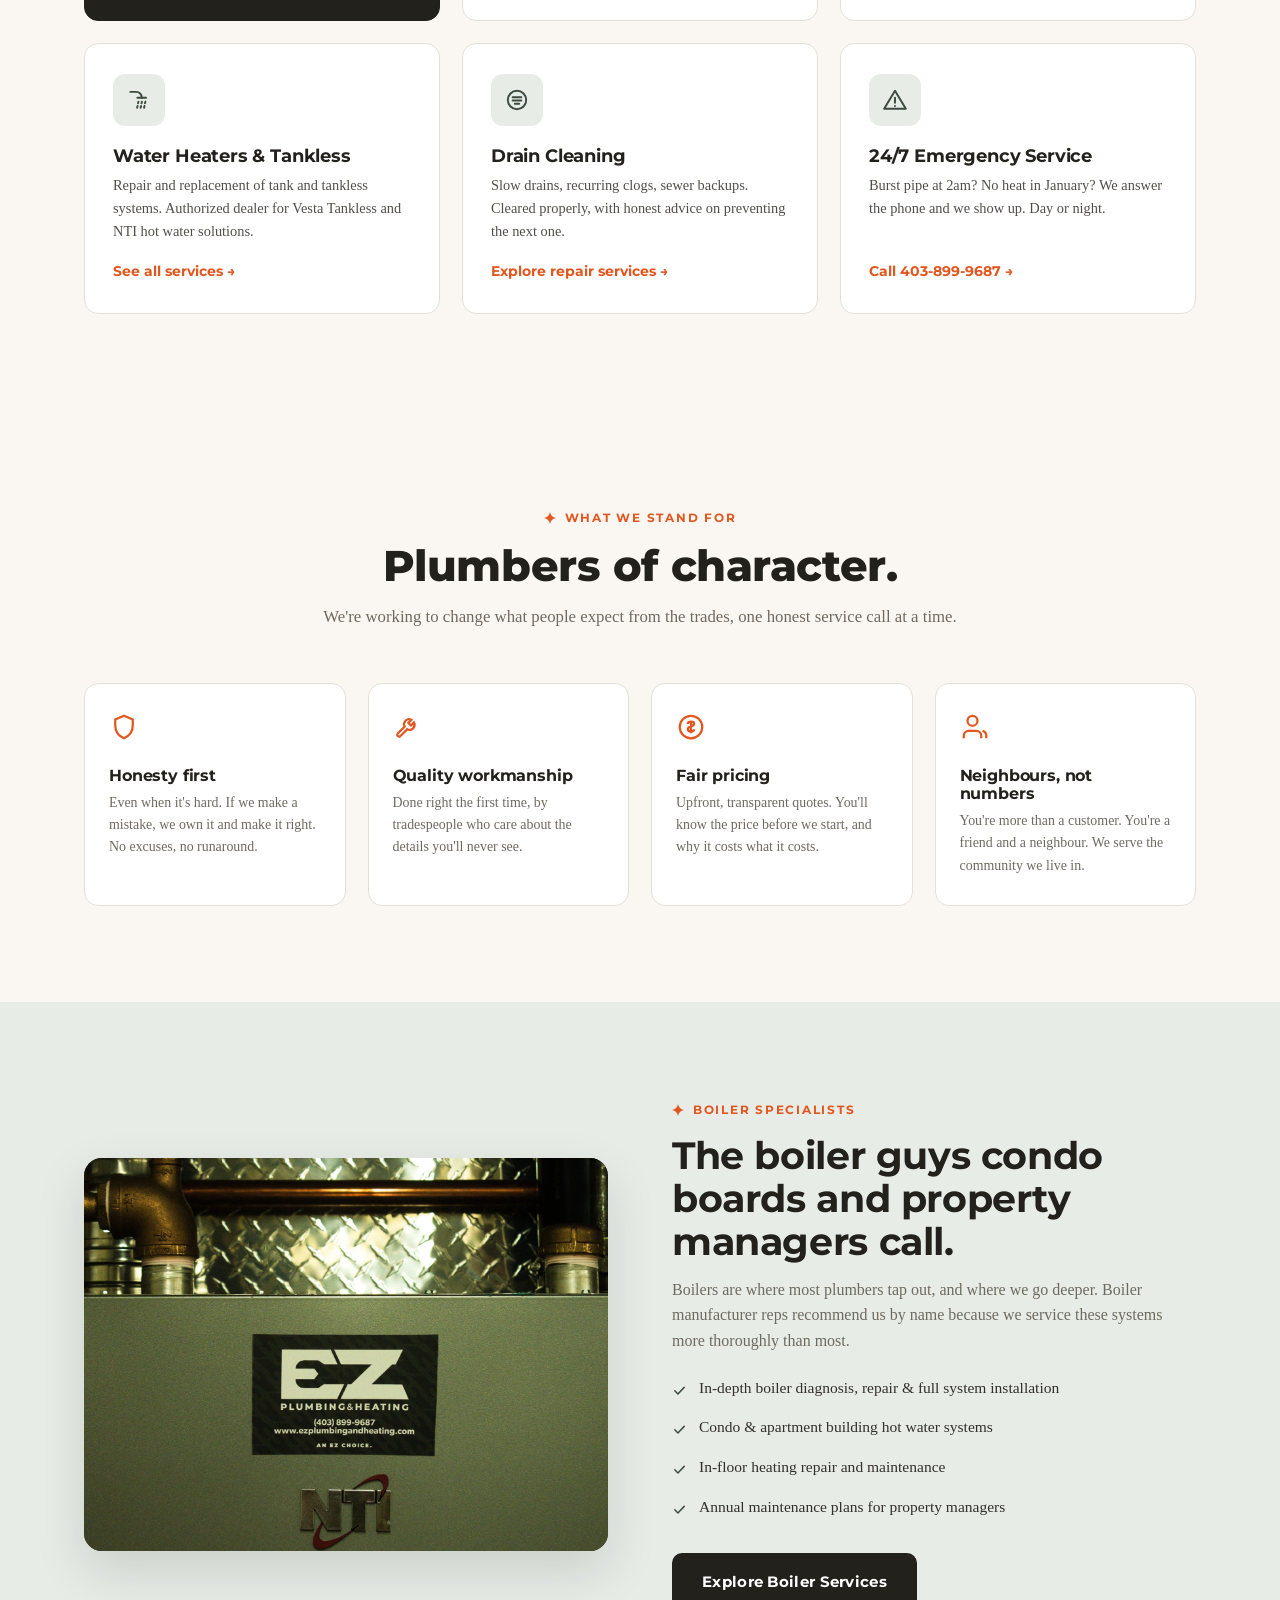
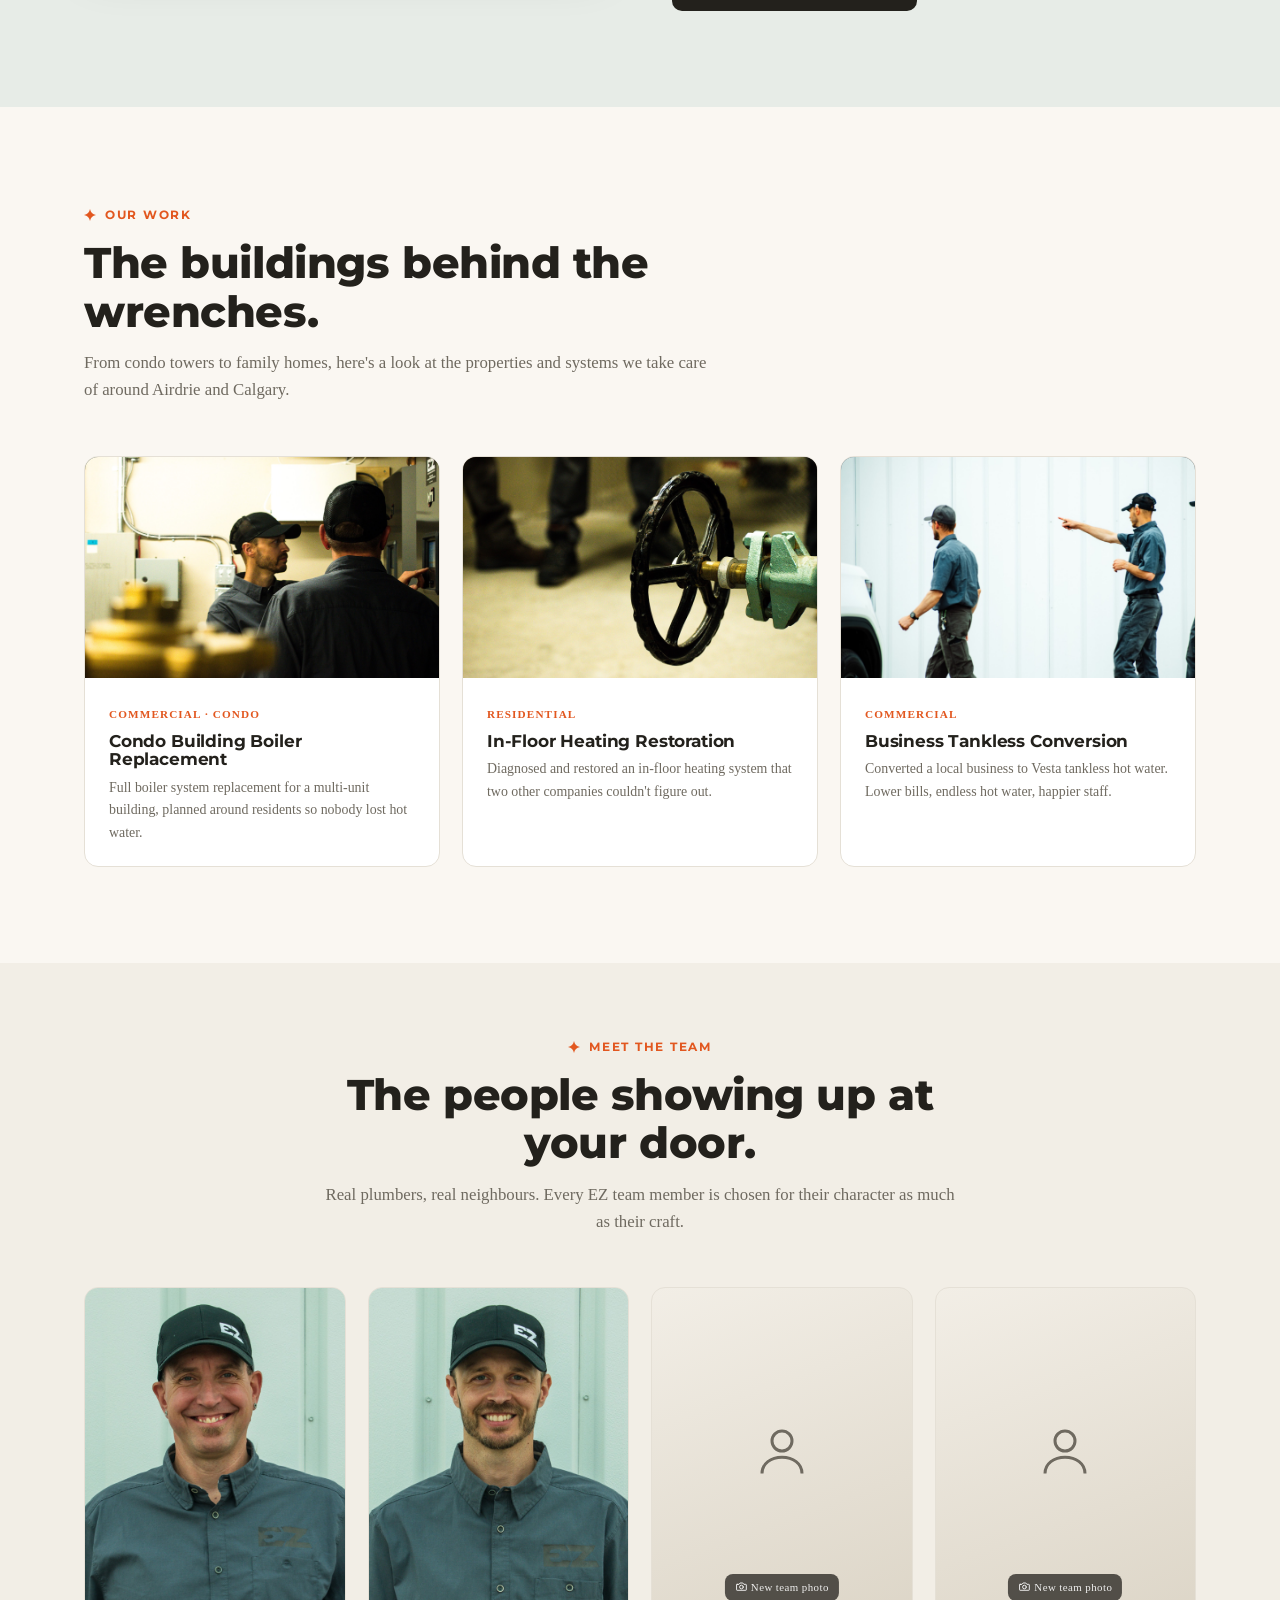
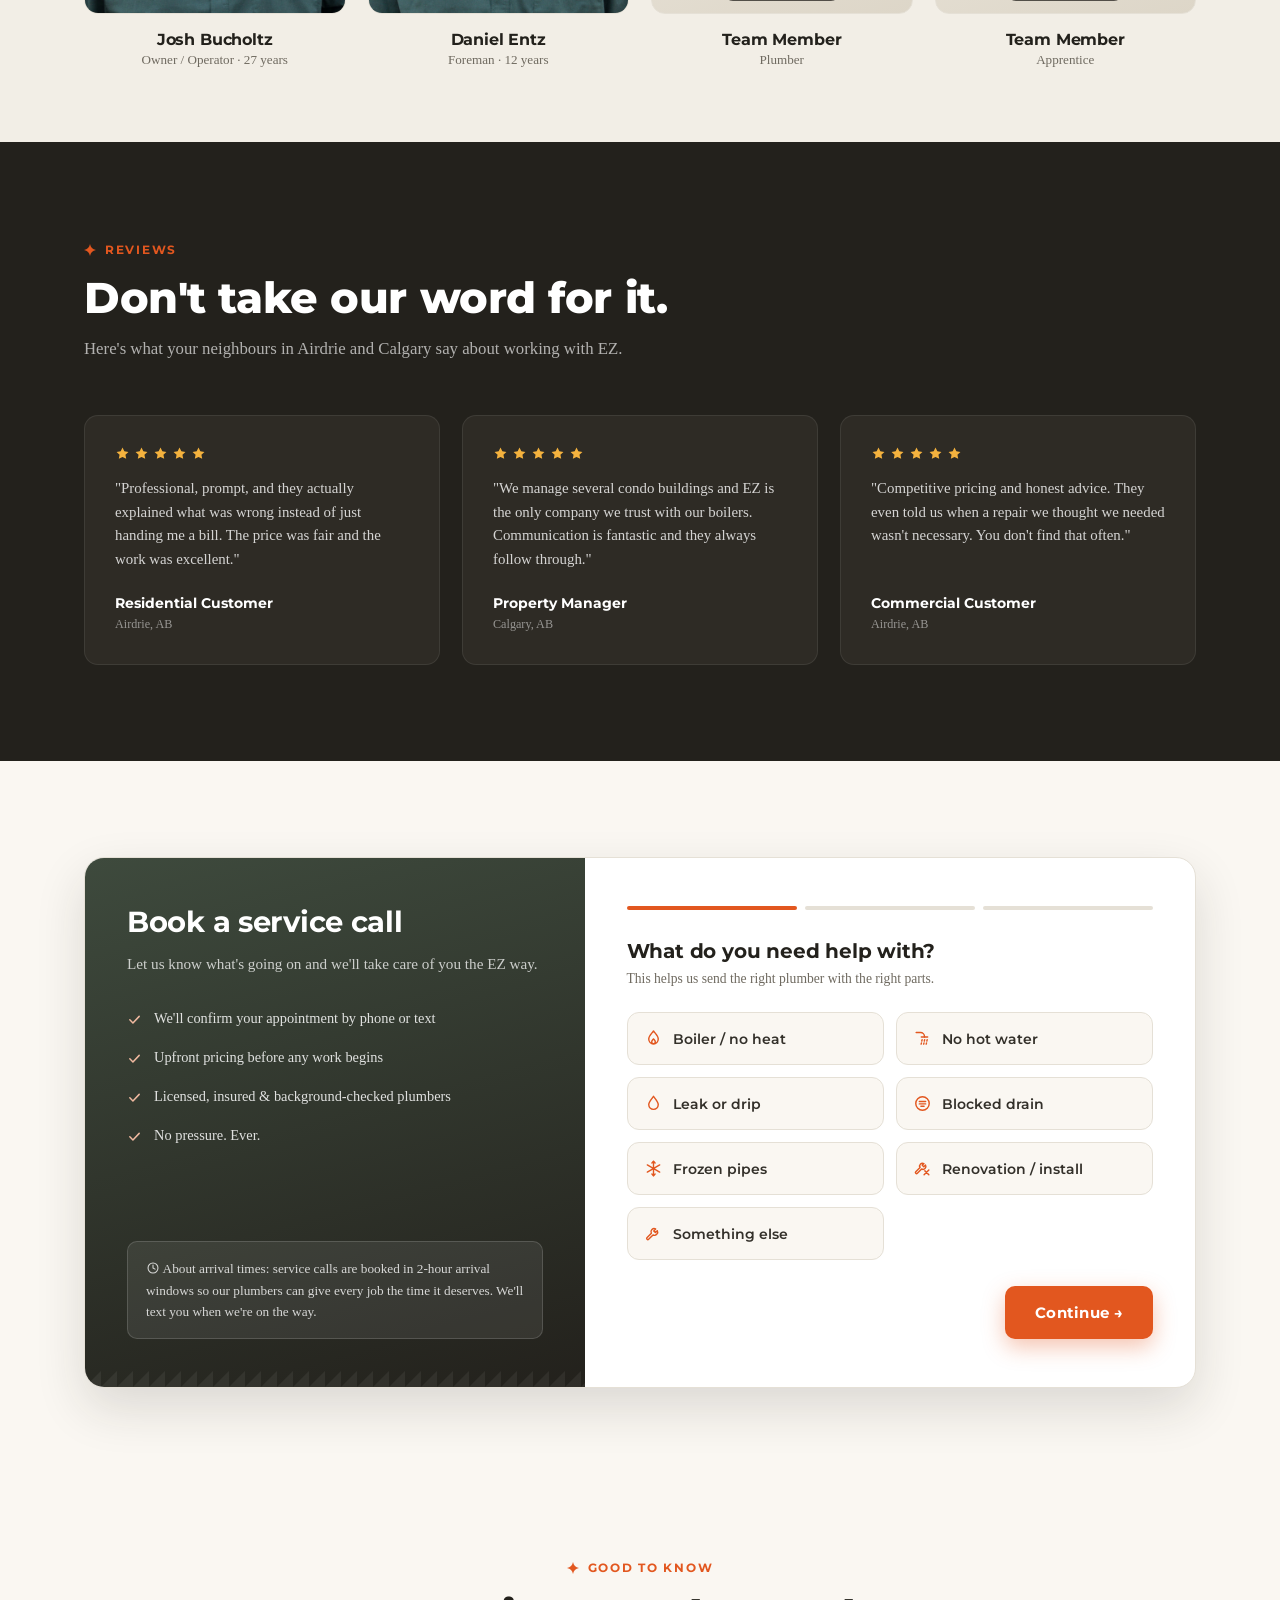
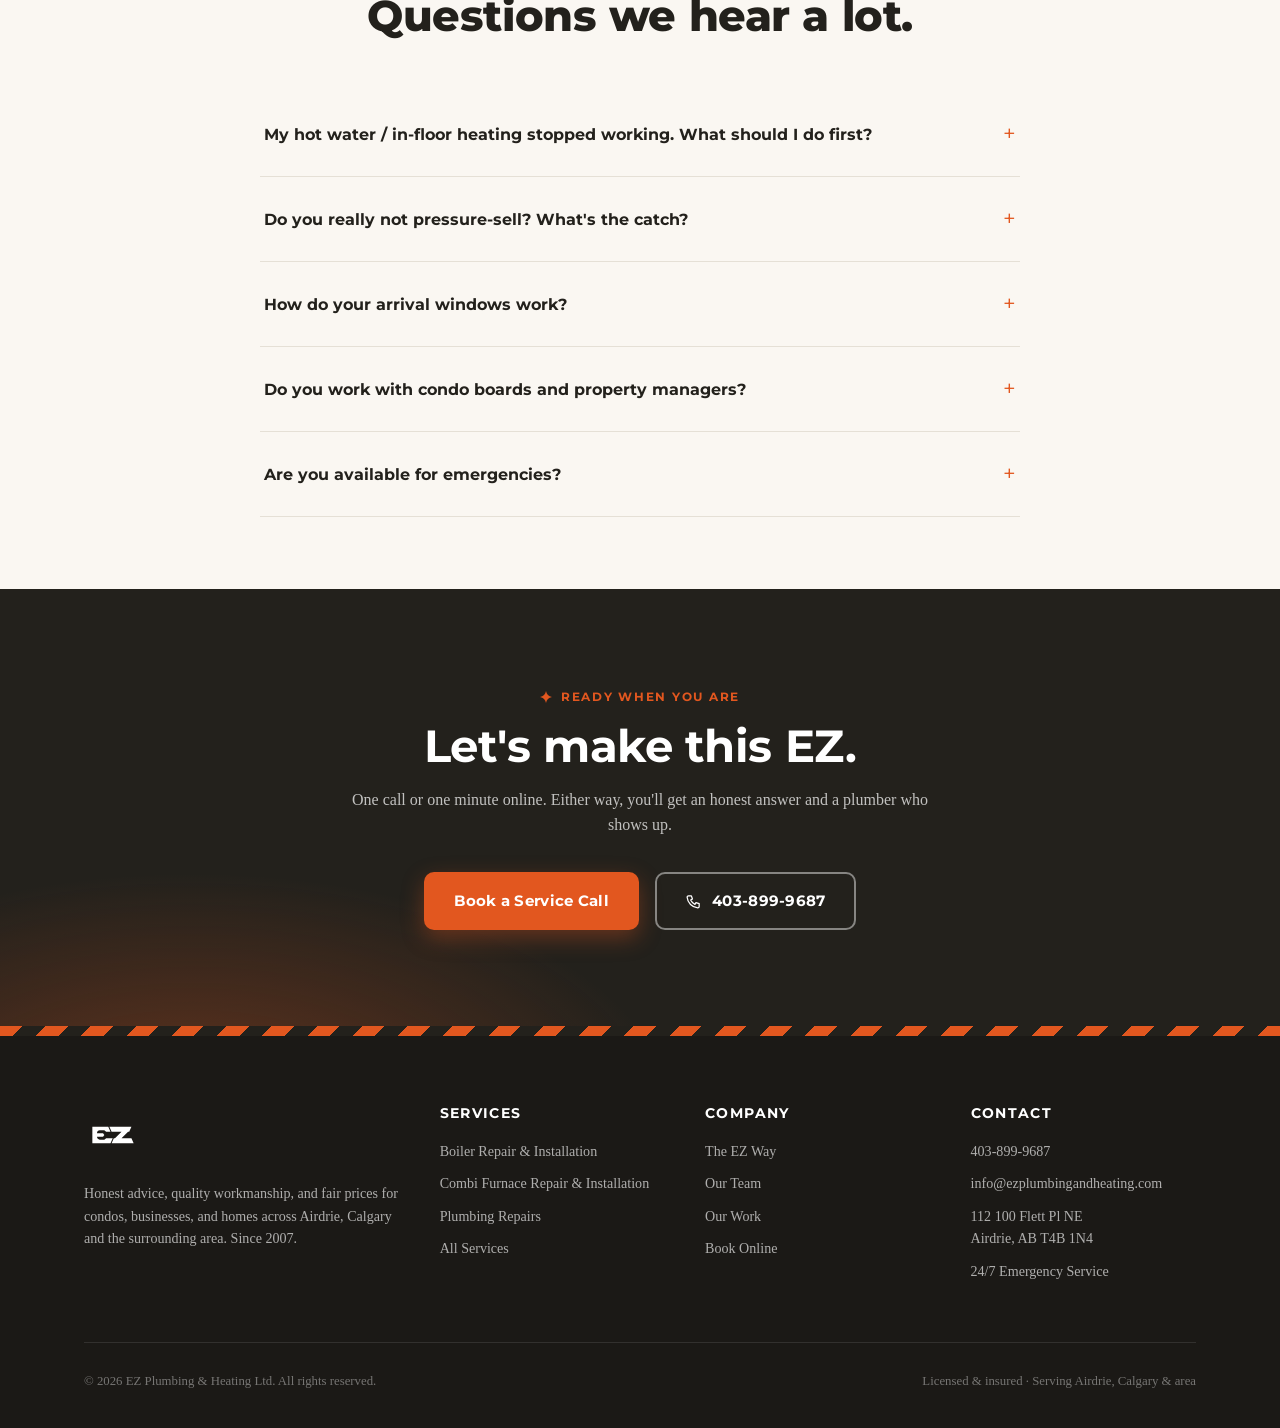
==== commit 62bc543c: "Home refinements: drop EZ Way section, hero glow, clean CTA band - Remove The EZ Way section from th" ====
--- a/index.html
+++ b/index.html
@@ -330,41 +330,6 @@
   </div>
 </section>
 
-<!-- ============ THE EZ WAY ============ -->
-<section class="section ezway" id="why" data-rail="The EZ Way">
-  <div class="container">
-    <div class="section-head">
-      <span class="eyebrow">The EZ Way</span>
-      <h2>Water is transparent. Your plumber should be too.</h2>
-      <p>Most people don't know anything about boilers or plumbing, and they shouldn't have to. Our job is to make sure you understand exactly what's happening and why, so you can make the best decision for your home or property.</p>
-    </div>
-    <div class="steps">
-      <div class="step">
-        <div class="n">01</div>
-        <h3>We listen</h3>
-        <p>You tell us what's going on. We ask the right questions and actually pay attention. No rushing you off the phone, no assumptions.</p>
-      </div>
-      <div class="step">
-        <div class="n">02</div>
-        <h3>We educate</h3>
-        <p>We show you what we found, explain your options in plain language, and give you real prices up front. You'll never be talked into anything.</p>
-      </div>
-      <div class="step">
-        <div class="n">03</div>
-        <h3>We fix it right</h3>
-        <p>Quality workmanship at a fair price, done by plumbers who take pride in their craft, and stand behind it when it counts.</p>
-      </div>
-    </div>
-    <div class="no-pressure">
-      <svg class="shield" width="40" height="40" viewBox="0 0 24 24" fill="none" stroke="currentColor" stroke-width="1.6"><path d="M12 3l7 3v5c0 4.5-3 8.2-7 10-4-1.8-7-5.5-7-10V6l7-3z"/><path d="M9 12l2 2 4-4"/></svg>
-      <div>
-        <h4>Our No-Pressure Promise</h4>
-        <p>We will never pressure-sell you anything. If you want a second opinion, we'll happily give you the names of other good plumbers to call. We'd rather earn your trust than win one job. That's how we've done it since 2007.</p>
-      </div>
-    </div>
-  </div>
-</section>
-
 <!-- ============ VALUES ============ -->
 <section class="section">
   <div class="container">
--- a/styles.css
+++ b/styles.css
@@ -188,6 +188,7 @@
 .hero {
   position: relative;
   background:
+    radial-gradient(800px 400px at 15% 120%, rgba(226, 87, 31, 0.45), transparent 60%),
     radial-gradient(1200px 600px at 85% -10%, rgba(95, 113, 97, 0.4), transparent 60%),
     linear-gradient(160deg, rgba(30, 28, 23, 0.93) 0%, rgba(38, 36, 30, 0.88) 55%, rgba(50, 60, 50, 0.85) 130%),
     url("assets/photos/about-header.jpg") center 35% / cover no-repeat,
@@ -500,7 +501,6 @@
 /* ---------- CTA band ---------- */
 .cta-band {
   background:
-    url("data:image/svg+xml,%3Csvg xmlns='http://www.w3.org/2000/svg' width='32' height='16'%3E%3Cpath fill='%23e2571f' fill-opacity='0.18' d='M0 16L16 0v16zM16 16L32 0v16z'/%3E%3C/svg%3E") bottom left / 32px 16px repeat-x,
     radial-gradient(800px 400px at 15% 120%, rgba(226, 87, 31, 0.35), transparent 60%),
     var(--charcoal);
   color: #fff; text-align: center;
@@ -570,14 +570,18 @@
 @keyframes badge-spin { to { transform: rotate(360deg); } }
 .hero-card { position: relative; }
 .page-hero { position: relative; overflow: hidden; }
-.page-hero .badge-rot { top: auto; left: auto; bottom: 44px; right: 6%; width: 128px; height: 128px; }
+.page-hero .badge-rot {
+  position: static; display: block;
+  margin-top: 42px;
+  width: 116px; height: 116px;
+}
 @media (max-width: 960px) {
-  .badge-rot { display: none; }
+  .badge-rot, .page-hero .badge-rot { display: none; }
 }
 
 /* ---------- Side rail (section nav) ---------- */
 .side-rail {
-  position: fixed; left: 18px; top: 50%;
+  position: fixed; right: 18px; top: 50%;
   transform: translateY(-50%);
   z-index: 90;
   display: flex; flex-direction: column; align-items: center; gap: 2px;
@@ -611,8 +615,8 @@
   background: url("data:image/svg+xml,%3Csvg xmlns='http://www.w3.org/2000/svg' viewBox='0 0 24 24'%3E%3Cpath fill='%23e2571f' d='M12 0C13.2 6.8 17.2 10.8 24 12 17.2 13.2 13.2 17.2 12 24 10.8 17.2 6.8 13.2 0 12 6.8 10.8 10.8 6.8 12 0Z'/%3E%3C/svg%3E") no-repeat center / contain;
 }
 .side-rail .lbl {
-  position: absolute; left: calc(100% + 16px); top: 50%;
-  transform: translateY(-50%) translateX(-6px);
+  position: absolute; right: calc(100% + 16px); top: 50%;
+  transform: translateY(-50%) translateX(6px);
   background: var(--charcoal); color: #fff;
   font-family: var(--font-head); font-weight: 700;
   font-size: 0.66rem; letter-spacing: 0.09em; text-transform: uppercase;
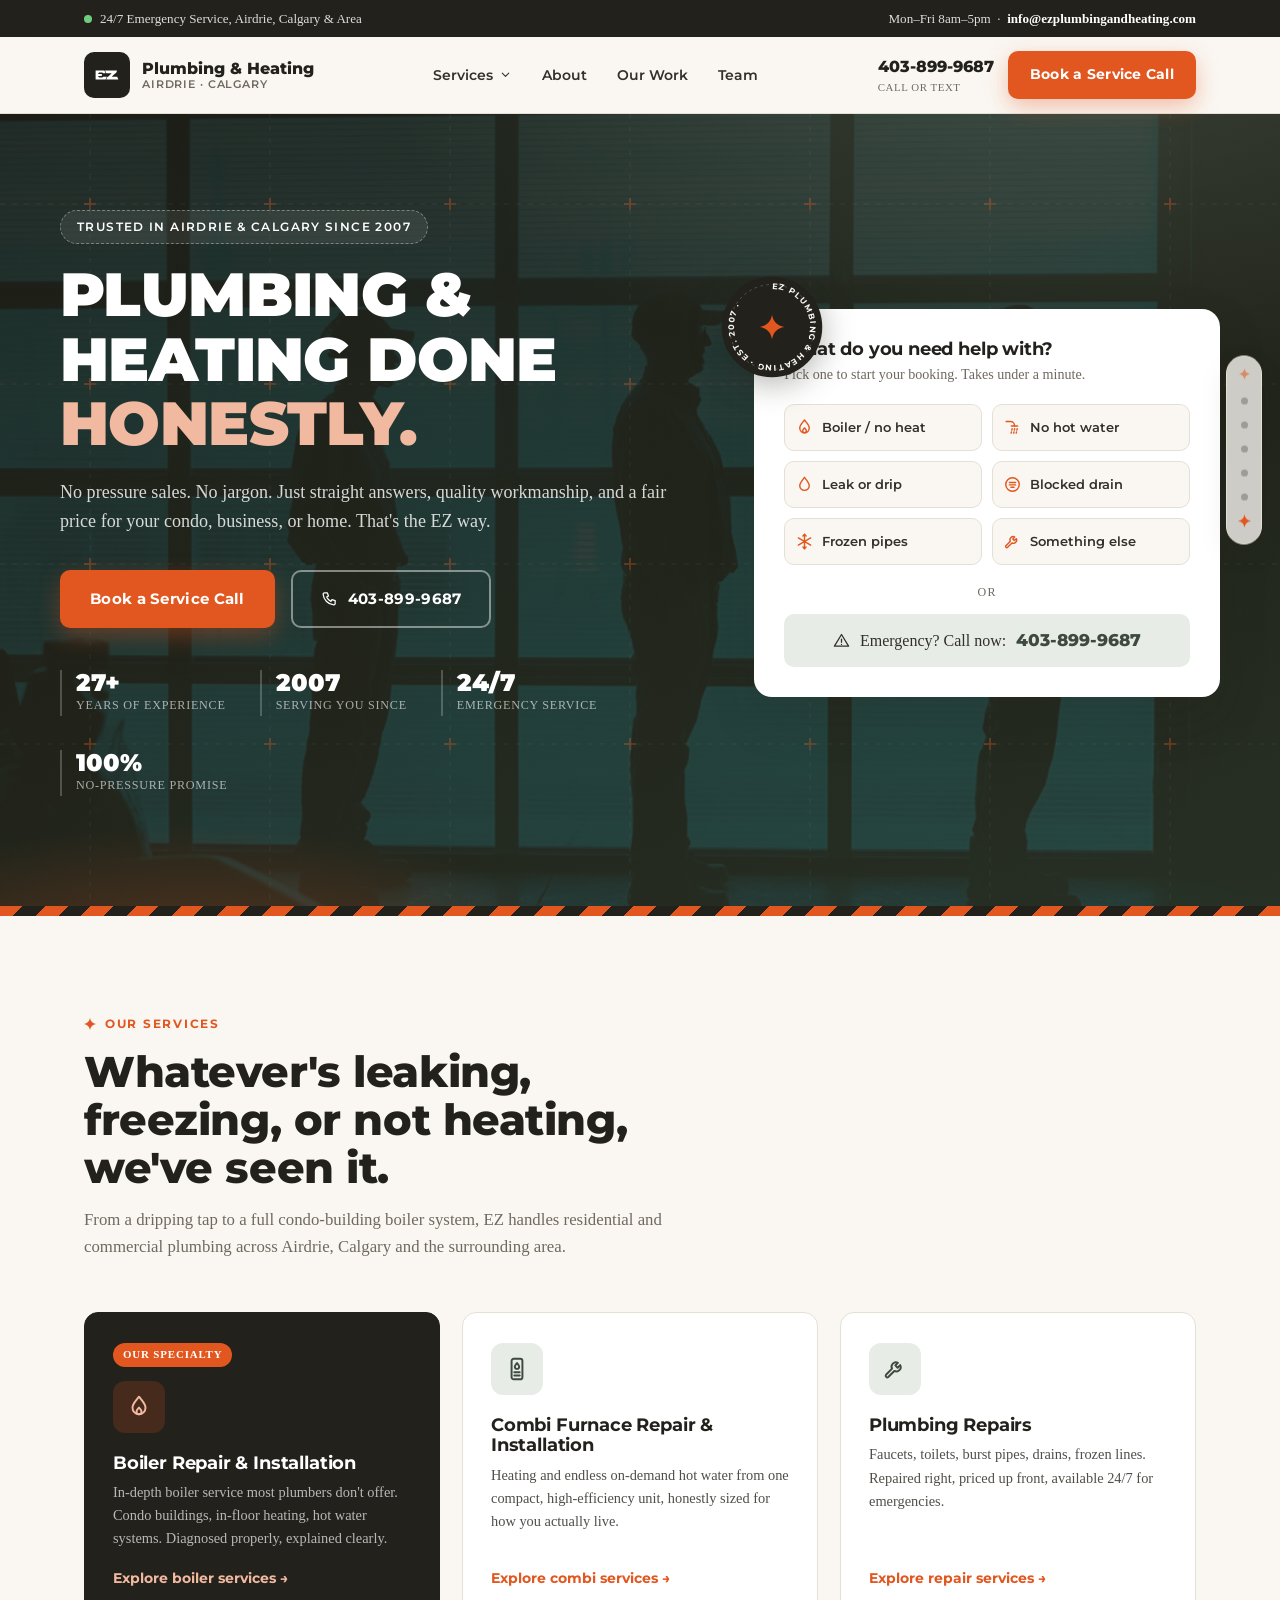
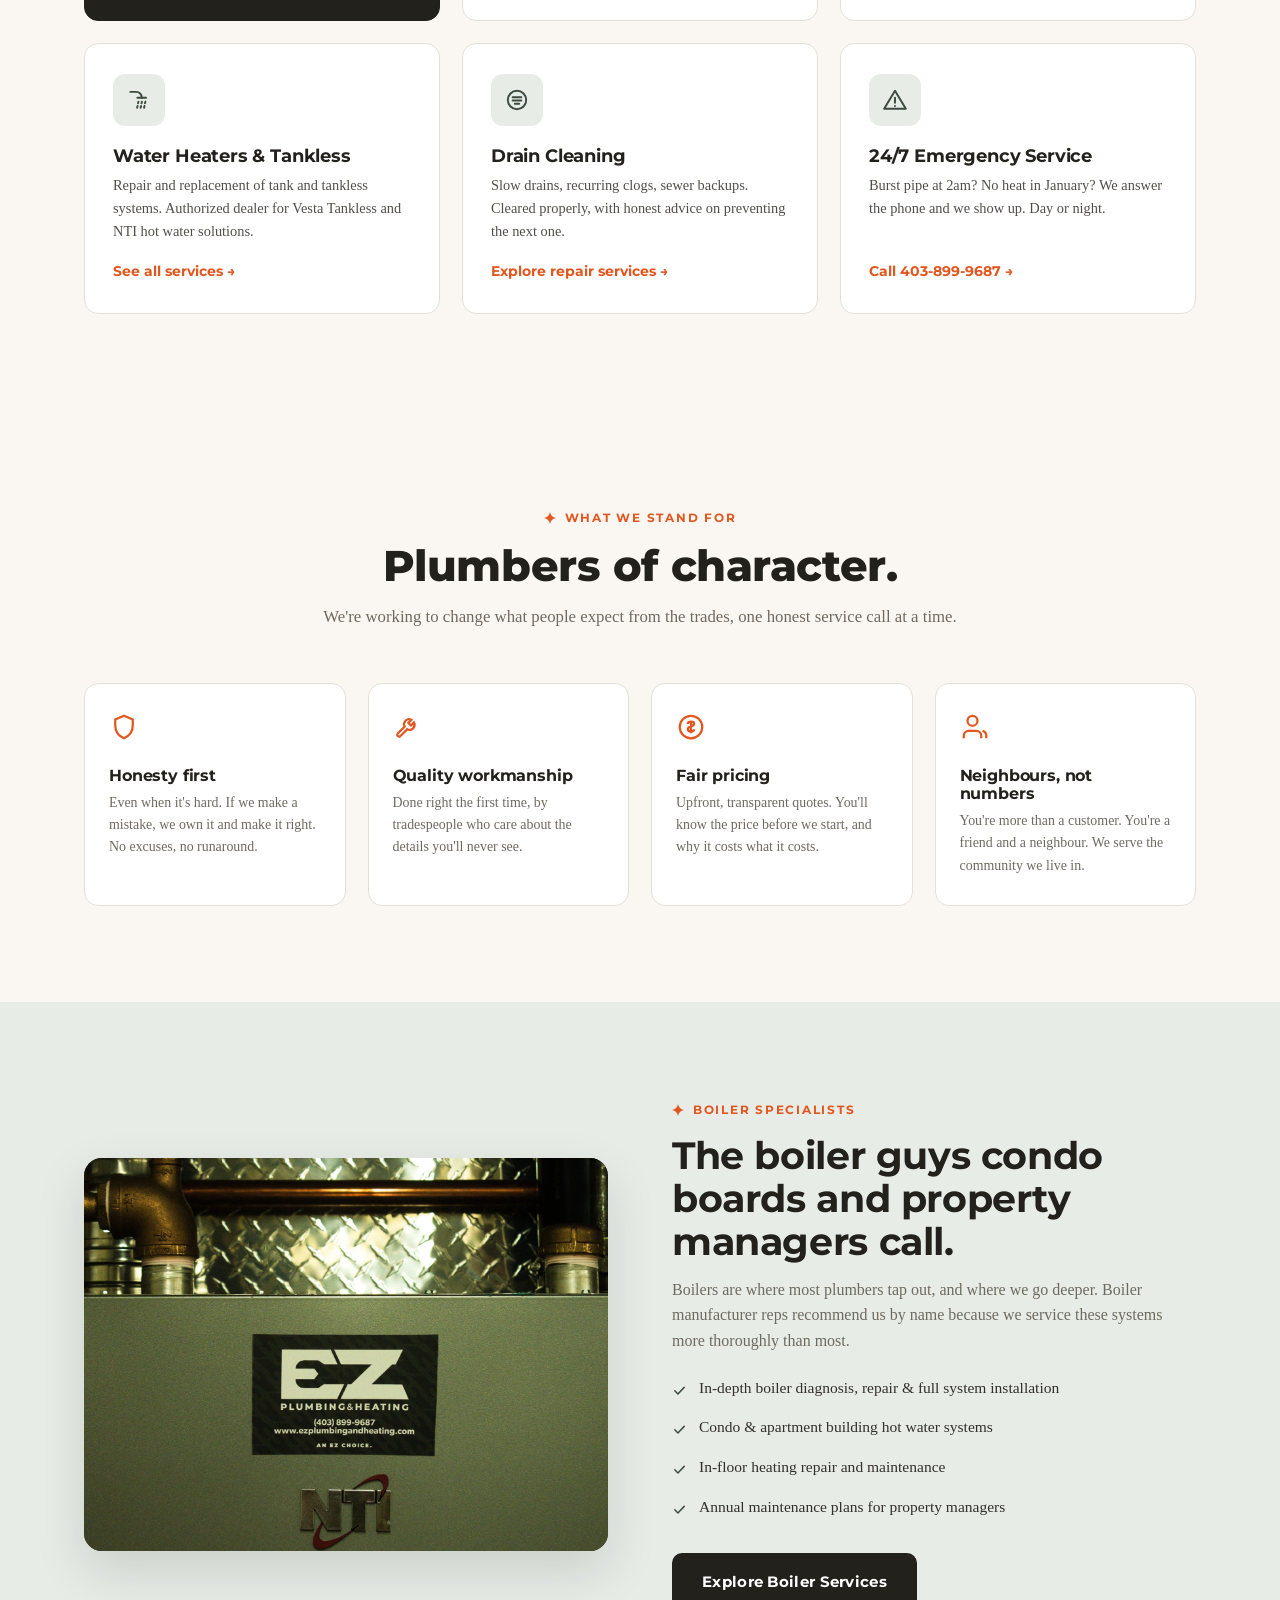
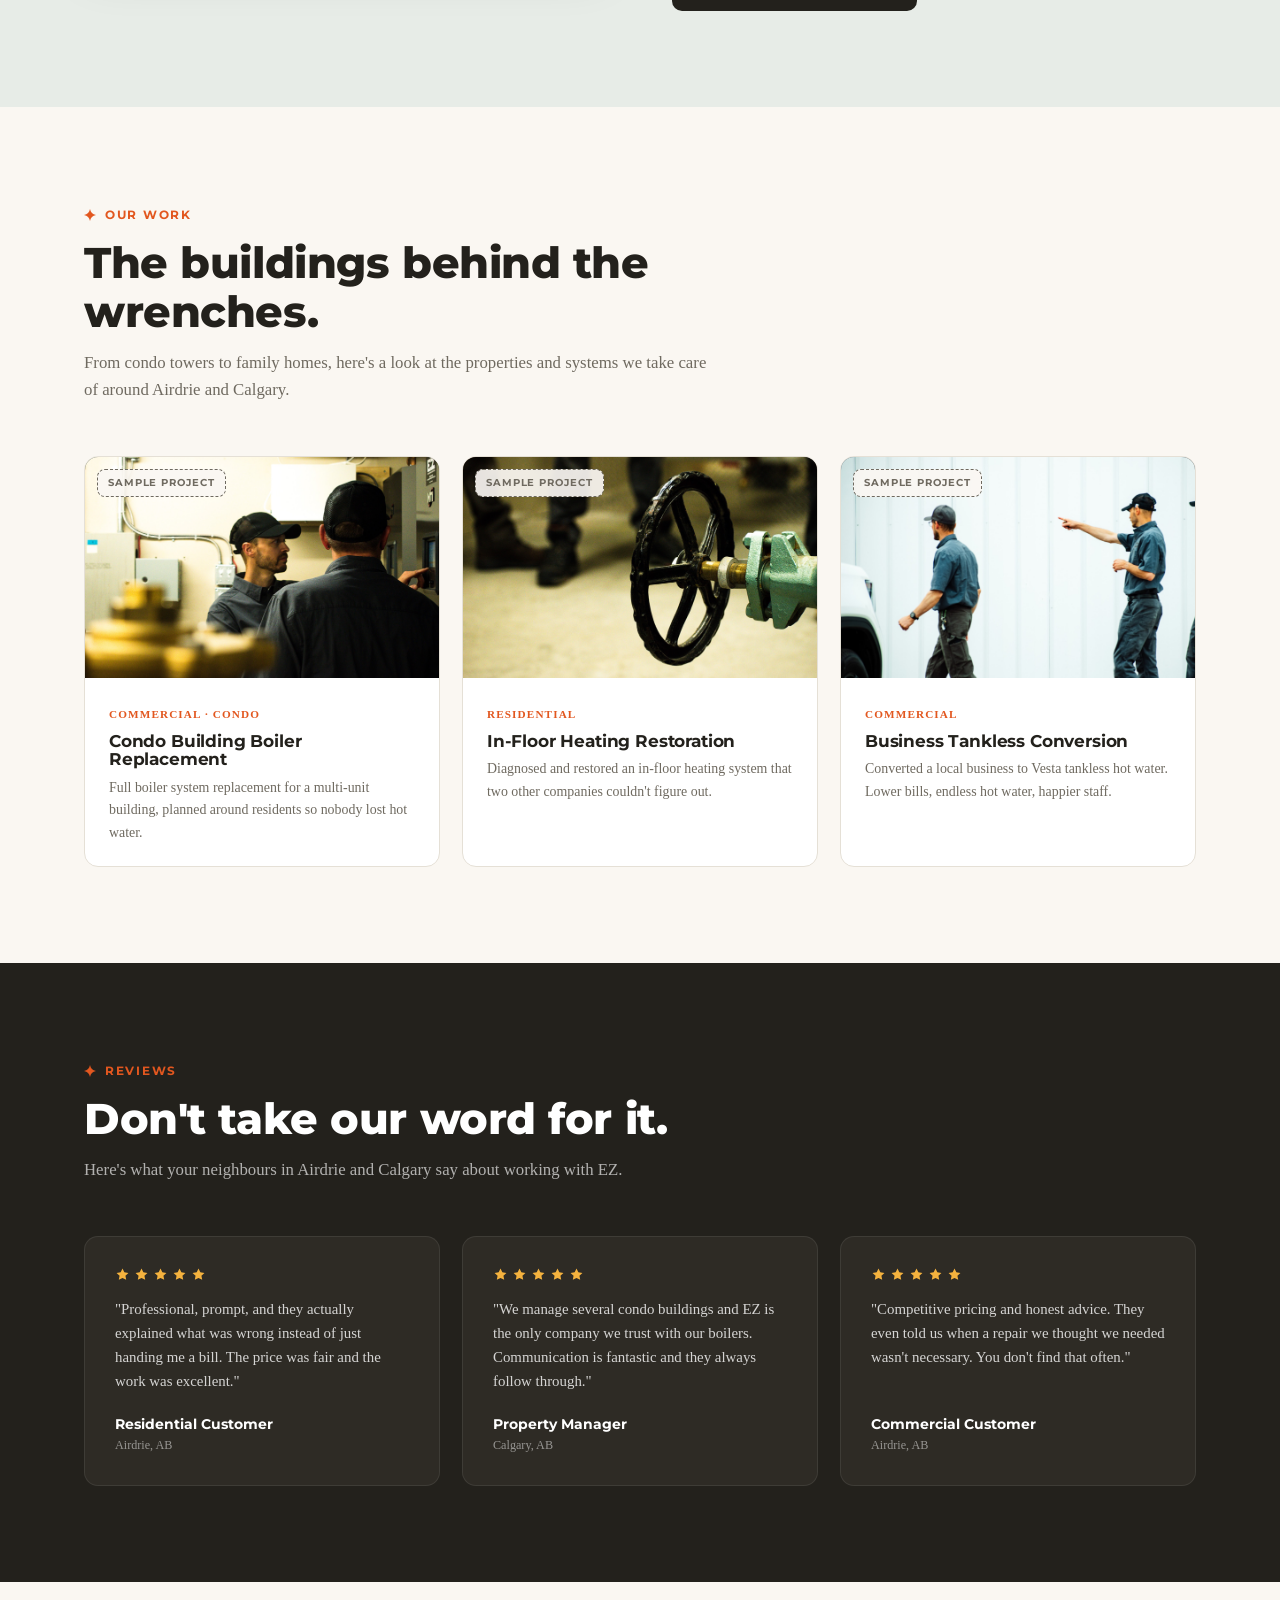
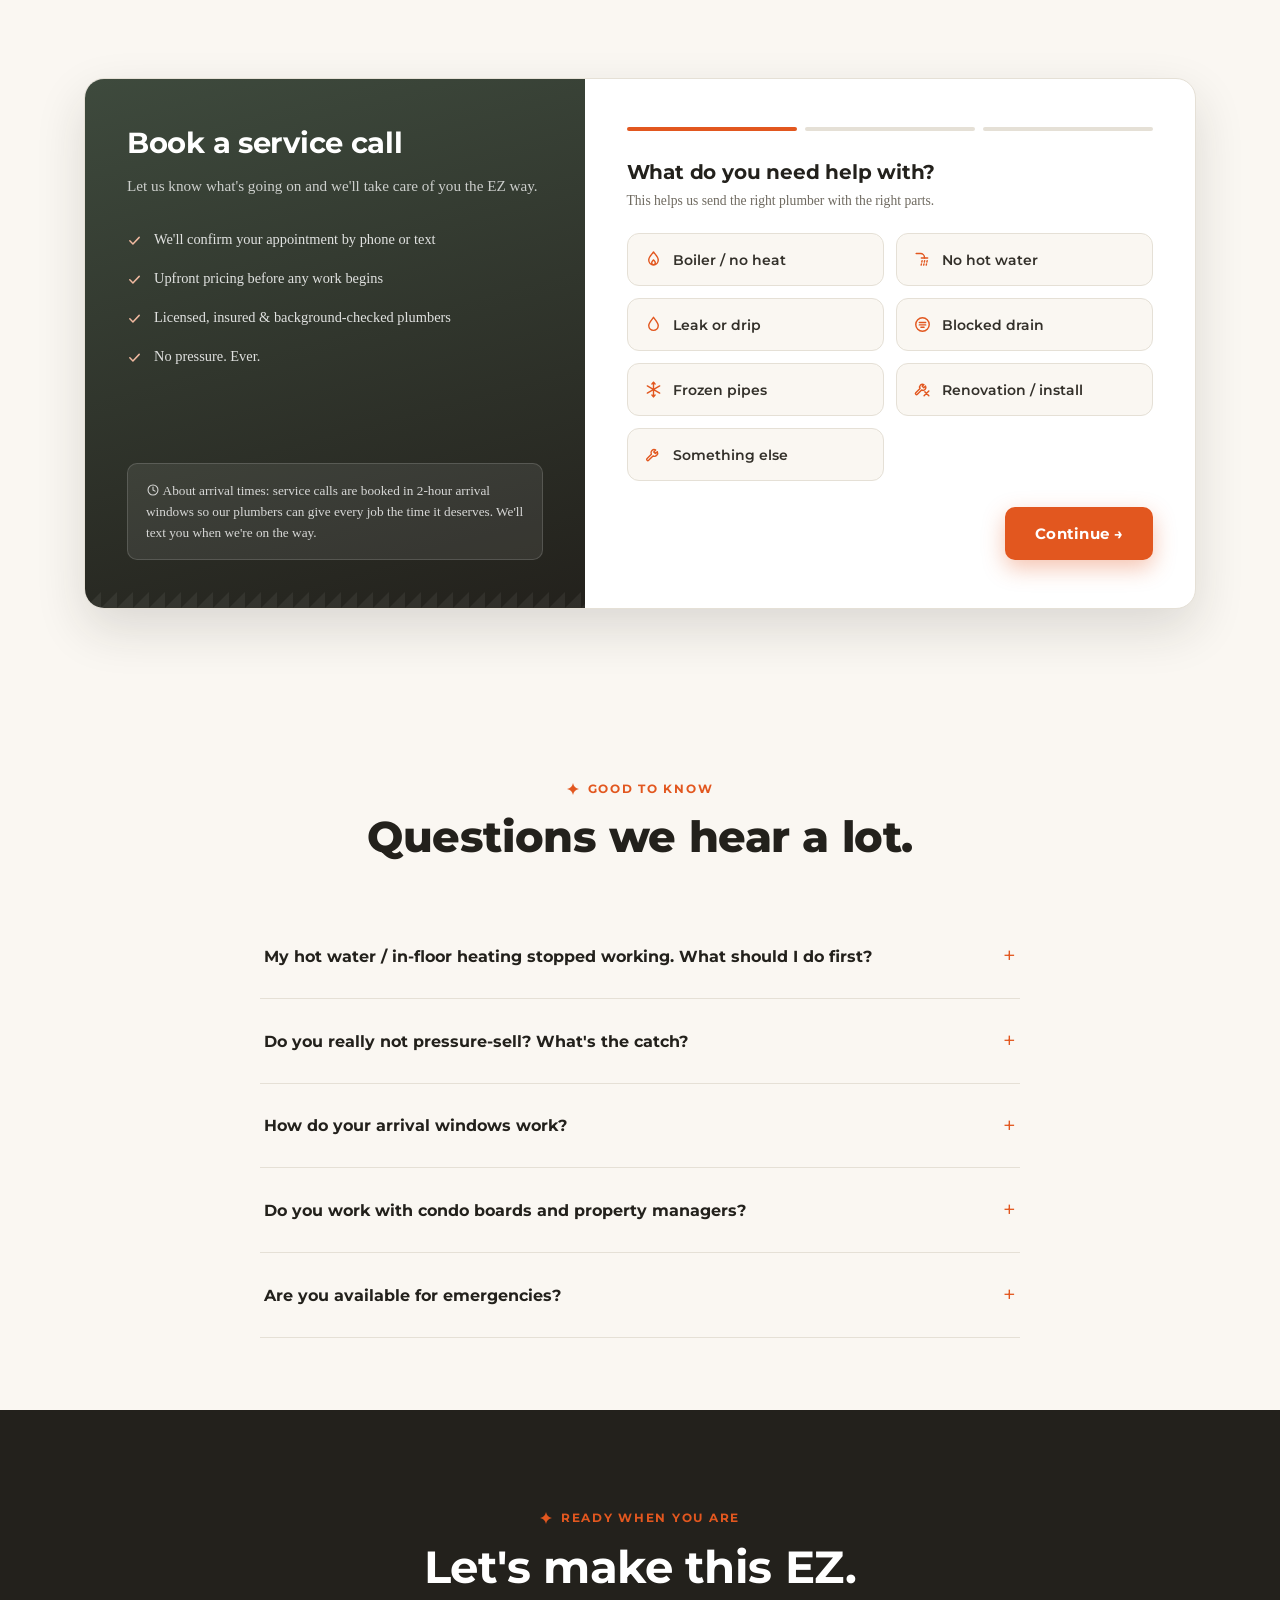
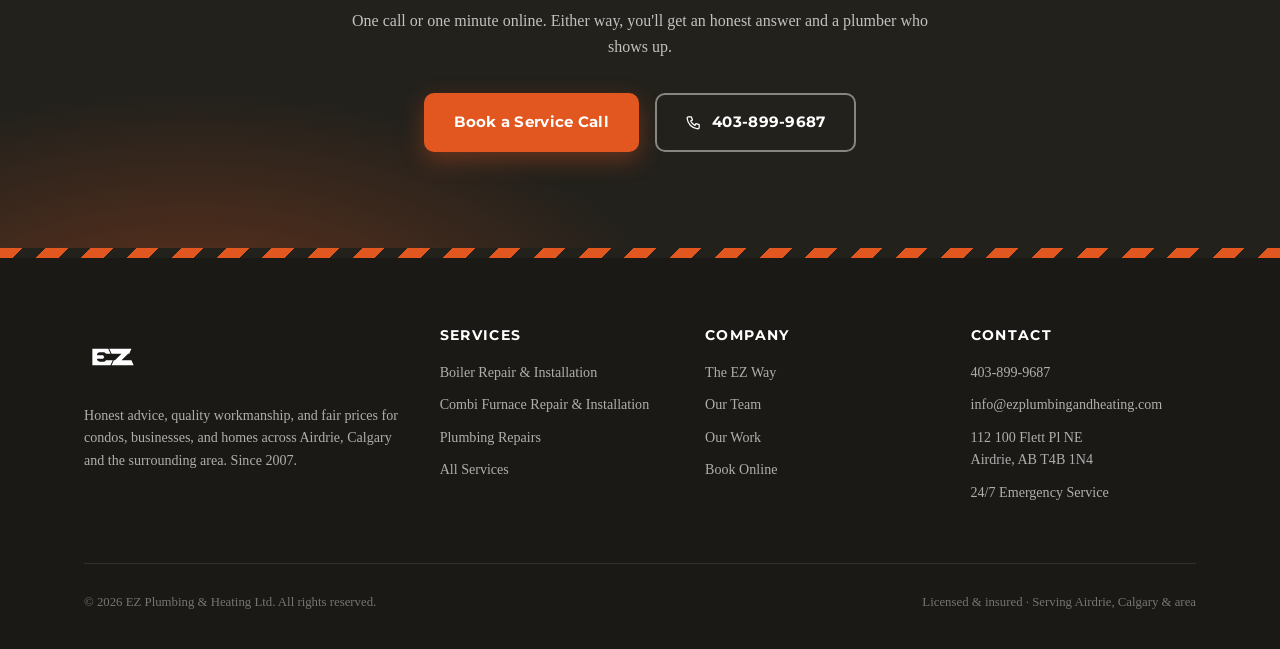
==== commit 359f1cf9: "Rename Why EZ nav to About, trim home page, tag sample projects - Nav item "Why EZ" is now "About" o" ====
--- a/index.html
+++ b/index.html
@@ -223,7 +223,7 @@
           <li class="all"><a href="services.html">All Services &rarr;</a></li>
         </ul>
       </li>
-      <li><a href="why-ez.html">Why EZ</a></li>
+      <li><a href="why-ez.html">About</a></li>
       <li><a href="our-work.html">Our Work</a></li>
       <li><a href="team.html">Team</a></li>
     </ul>
@@ -395,6 +395,7 @@
     <div class="projects-grid">
       <div class="project-card">
         <div class="thumb t1">
+          <span class="sample-tag">Sample project</span>
           <img src="assets/photos/simple-to-complex.jpg" alt="EZ technicians working on a condo building boiler" loading="lazy">
         </div>
         <div class="body">
@@ -405,6 +406,7 @@
       </div>
       <div class="project-card">
         <div class="thumb t2">
+          <span class="sample-tag">Sample project</span>
           <img src="assets/photos/session-54.jpg" alt="Valve on a residential heating system" loading="lazy">
         </div>
         <div class="body">
@@ -415,6 +417,7 @@
       </div>
       <div class="project-card">
         <div class="thumb t3">
+          <span class="sample-tag">Sample project</span>
           <img src="assets/photos/we-build-trust.jpg" alt="EZ technicians at a commercial job site" loading="lazy">
         </div>
         <div class="body">
@@ -422,45 +425,6 @@
           <h3>Business Tankless Conversion</h3>
           <p>Converted a local business to Vesta tankless hot water. Lower bills, endless hot water, happier staff.</p>
         </div>
-      </div>
-    </div>
-  </div>
-</section>
-
-<!-- ============ TEAM ============ -->
-<section class="section tight" id="team" data-rail="The Team" style="background: var(--cream-2);">
-  <div class="container">
-    <div class="section-head center">
-      <span class="eyebrow">Meet the Team</span>
-      <h2>The people showing up at your door.</h2>
-      <p>Real plumbers, real neighbours. Every EZ team member is chosen for their character as much as their craft.</p>
-    </div>
-    <div class="team-grid">
-      <div class="team-card">
-        <div class="photo"><img src="assets/photos/josh.jpg" alt="Josh Bucholtz, Owner / Operator" loading="lazy"></div>
-        <h3>Josh Bucholtz</h3>
-        <p>Owner / Operator · 27 years</p>
-      </div>
-      <div class="team-card">
-        <div class="photo"><img src="assets/photos/daniel.jpg" alt="Daniel Entz, Foreman" loading="lazy"></div>
-        <h3>Daniel Entz</h3>
-        <p>Foreman · 12 years</p>
-      </div>
-      <div class="team-card">
-        <div class="photo">
-          <svg width="60" height="60" viewBox="0 0 24 24" fill="none" stroke="currentColor" stroke-width="1.2"><circle cx="12" cy="8" r="4"/><path d="M4 21c0-4 3.6-6.5 8-6.5s8 2.5 8 6.5"/></svg>
-          <span class="ph-label"><svg class="ico" aria-hidden="true"><use href="assets/icons.svg#camera"/></svg> New team photo</span>
-        </div>
-        <h3>Team Member</h3>
-        <p>Plumber</p>
-      </div>
-      <div class="team-card">
-        <div class="photo">
-          <svg width="60" height="60" viewBox="0 0 24 24" fill="none" stroke="currentColor" stroke-width="1.2"><circle cx="12" cy="8" r="4"/><path d="M4 21c0-4 3.6-6.5 8-6.5s8 2.5 8 6.5"/></svg>
-          <span class="ph-label"><svg class="ico" aria-hidden="true"><use href="assets/icons.svg#camera"/></svg> New team photo</span>
-        </div>
-        <h3>Team Member</h3>
-        <p>Apprentice</p>
       </div>
     </div>
   </div>
--- a/styles.css
+++ b/styles.css
@@ -381,6 +381,16 @@
 }
 .project-card .body { padding: 22px 24px; }
 .project-card .body .cat { font-size: 0.7rem; font-weight: 700; letter-spacing: 0.1em; text-transform: uppercase; color: var(--orange); }
+.thumb .sample-tag {
+  position: absolute; top: 12px; left: 12px; z-index: 2;
+  background: rgba(250, 247, 242, 0.92);
+  color: var(--muted);
+  border: 1.5px dashed var(--muted);
+  border-radius: 8px;
+  font-family: var(--font-head); font-weight: 700;
+  font-size: 0.62rem; letter-spacing: 0.09em; text-transform: uppercase;
+  padding: 5px 10px;
+}
 .project-card .body h3 { font-size: 1.05rem; margin: 6px 0 8px; }
 .project-card .body p { font-size: 0.87rem; color: var(--muted); }
 
@@ -570,11 +580,7 @@
 @keyframes badge-spin { to { transform: rotate(360deg); } }
 .hero-card { position: relative; }
 .page-hero { position: relative; overflow: hidden; }
-.page-hero .badge-rot {
-  position: static; display: block;
-  margin-top: 42px;
-  width: 116px; height: 116px;
-}
+.page-hero .badge-rot { top: auto; left: auto; bottom: 44px; right: 6%; width: 128px; height: 128px; }
 @media (max-width: 960px) {
   .badge-rot, .page-hero .badge-rot { display: none; }
 }
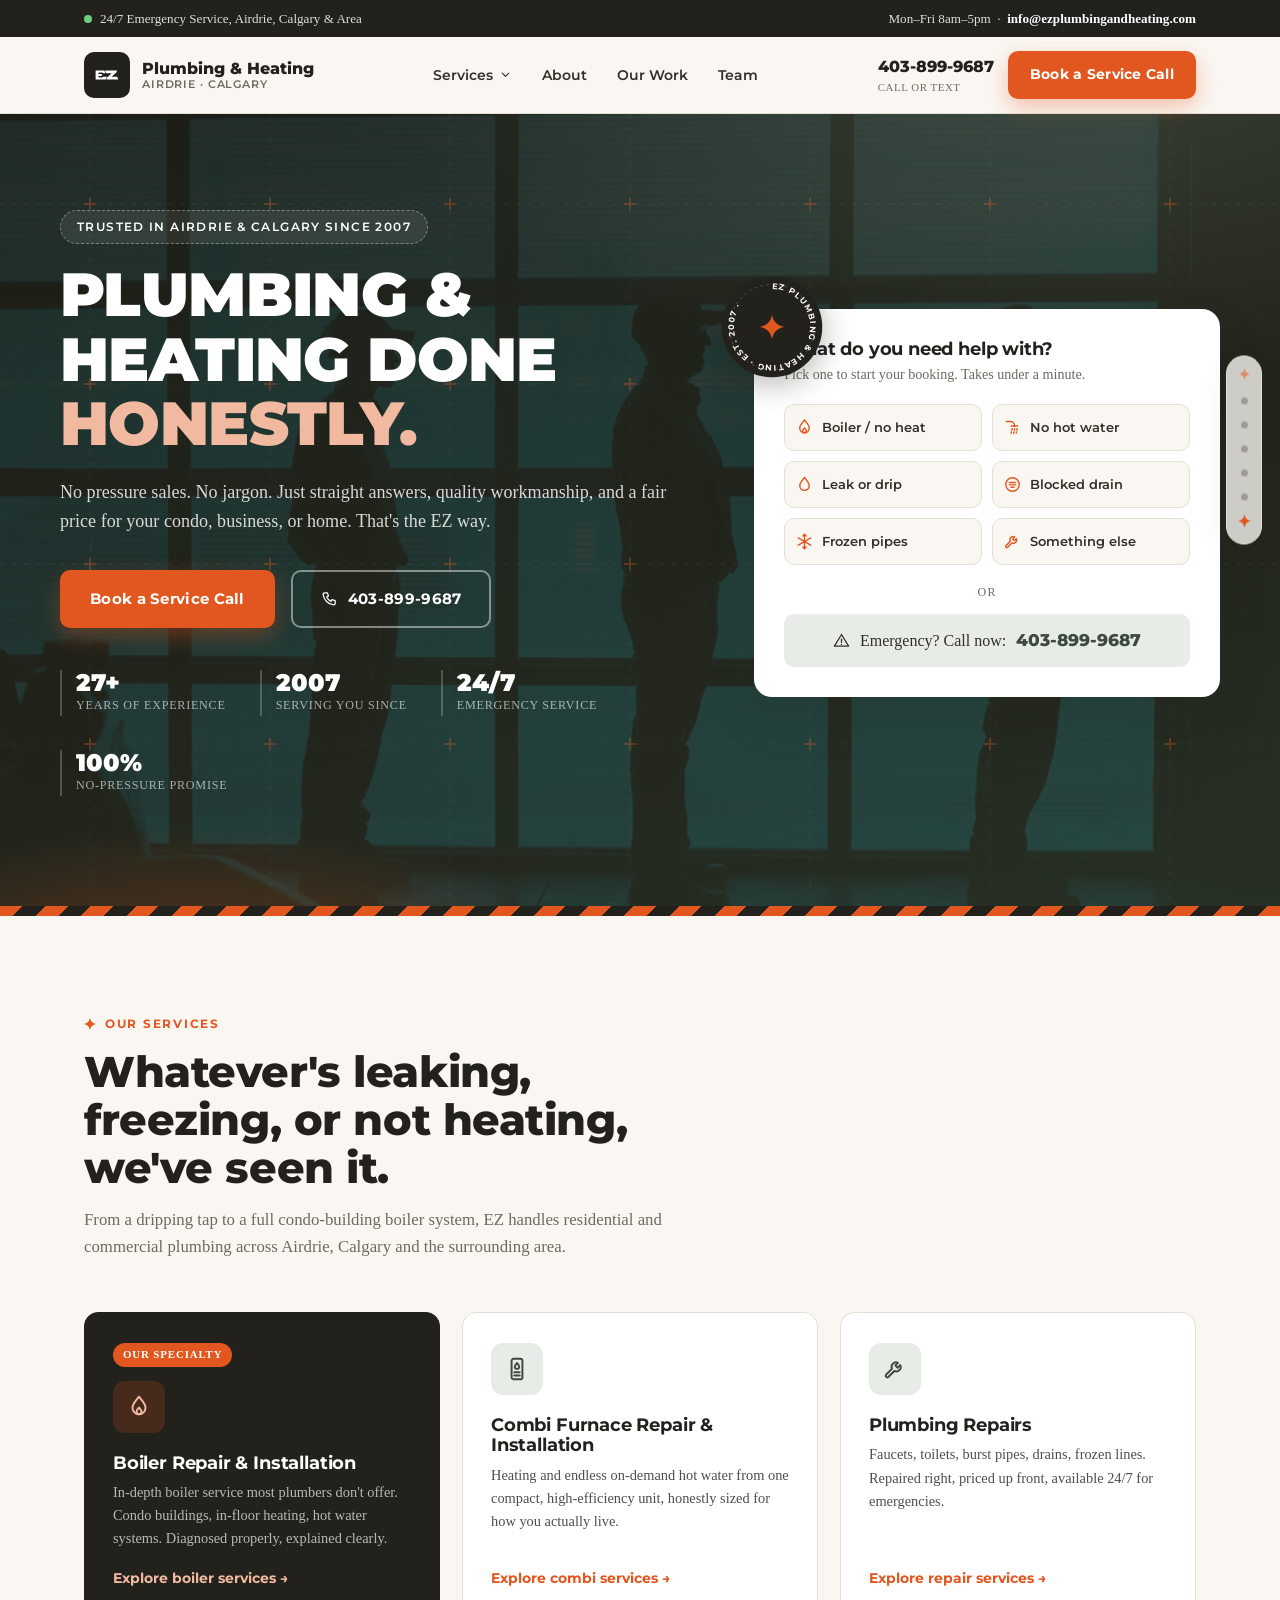
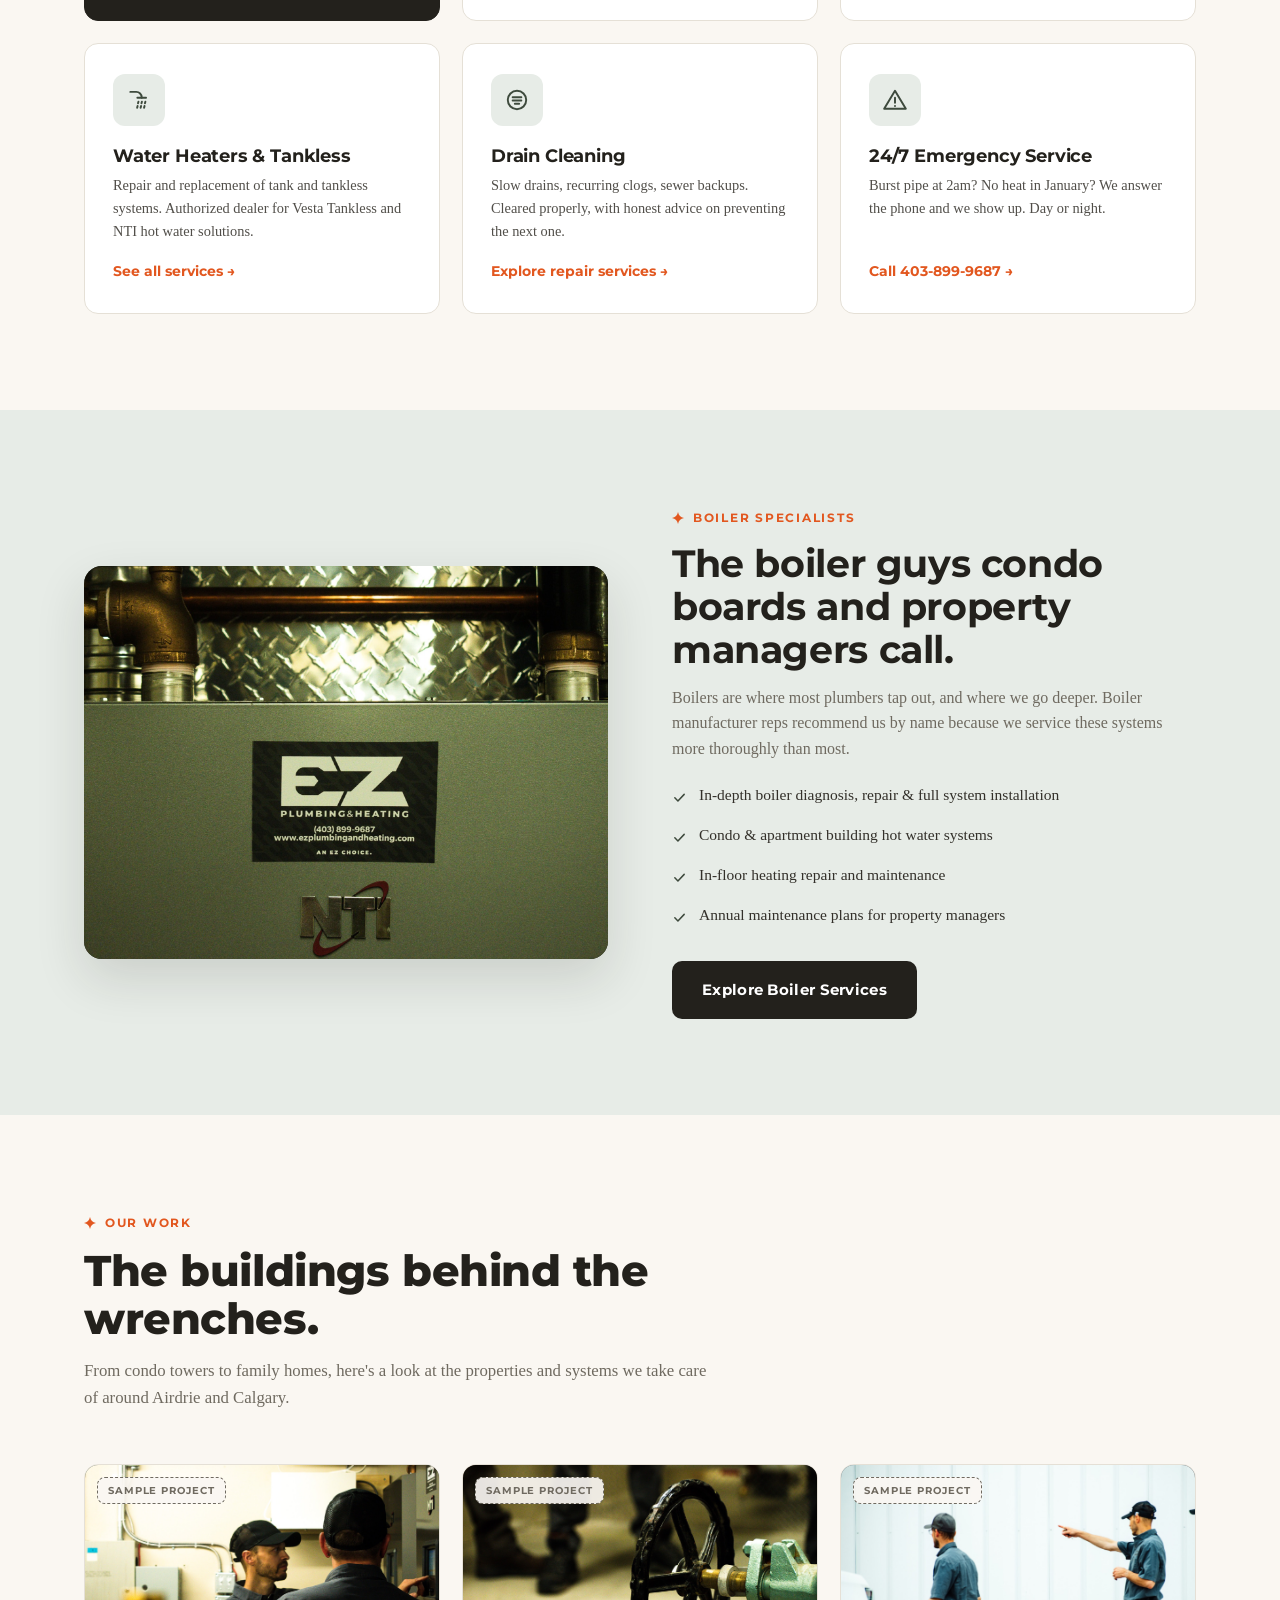
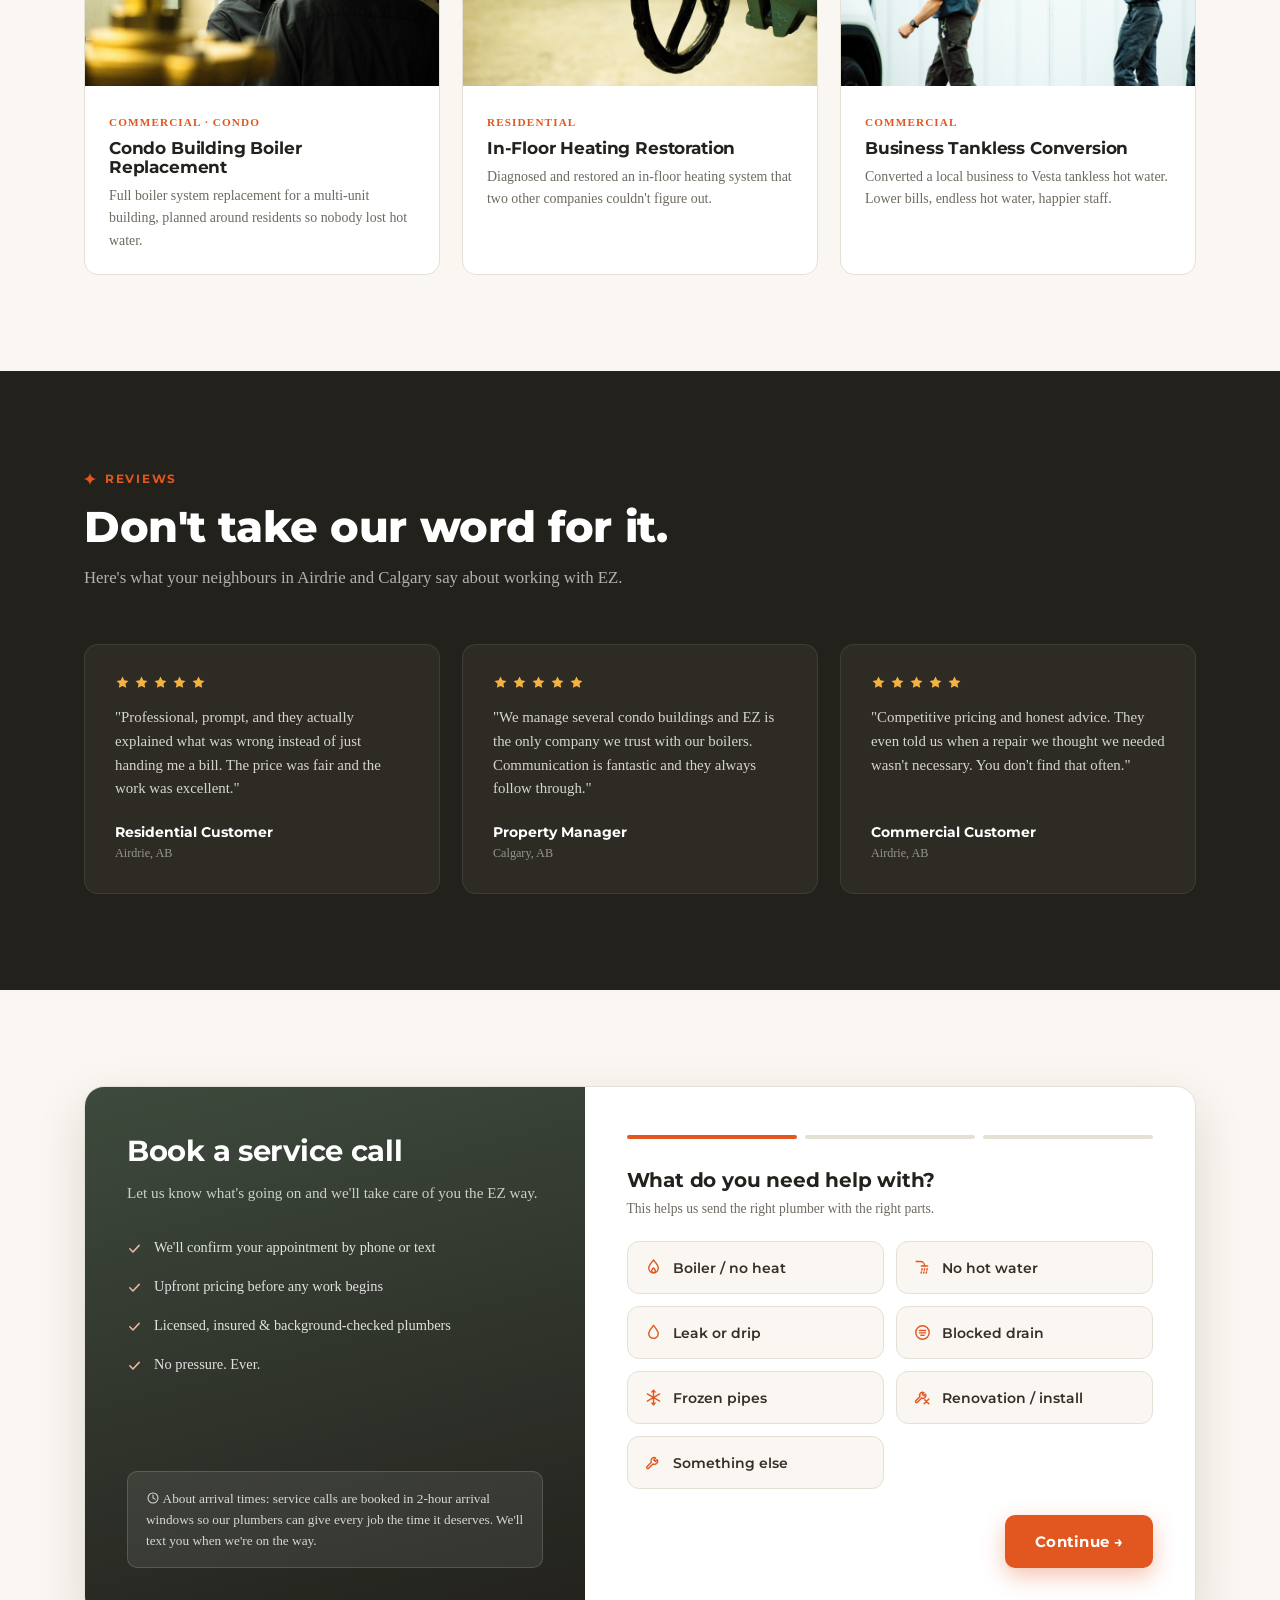
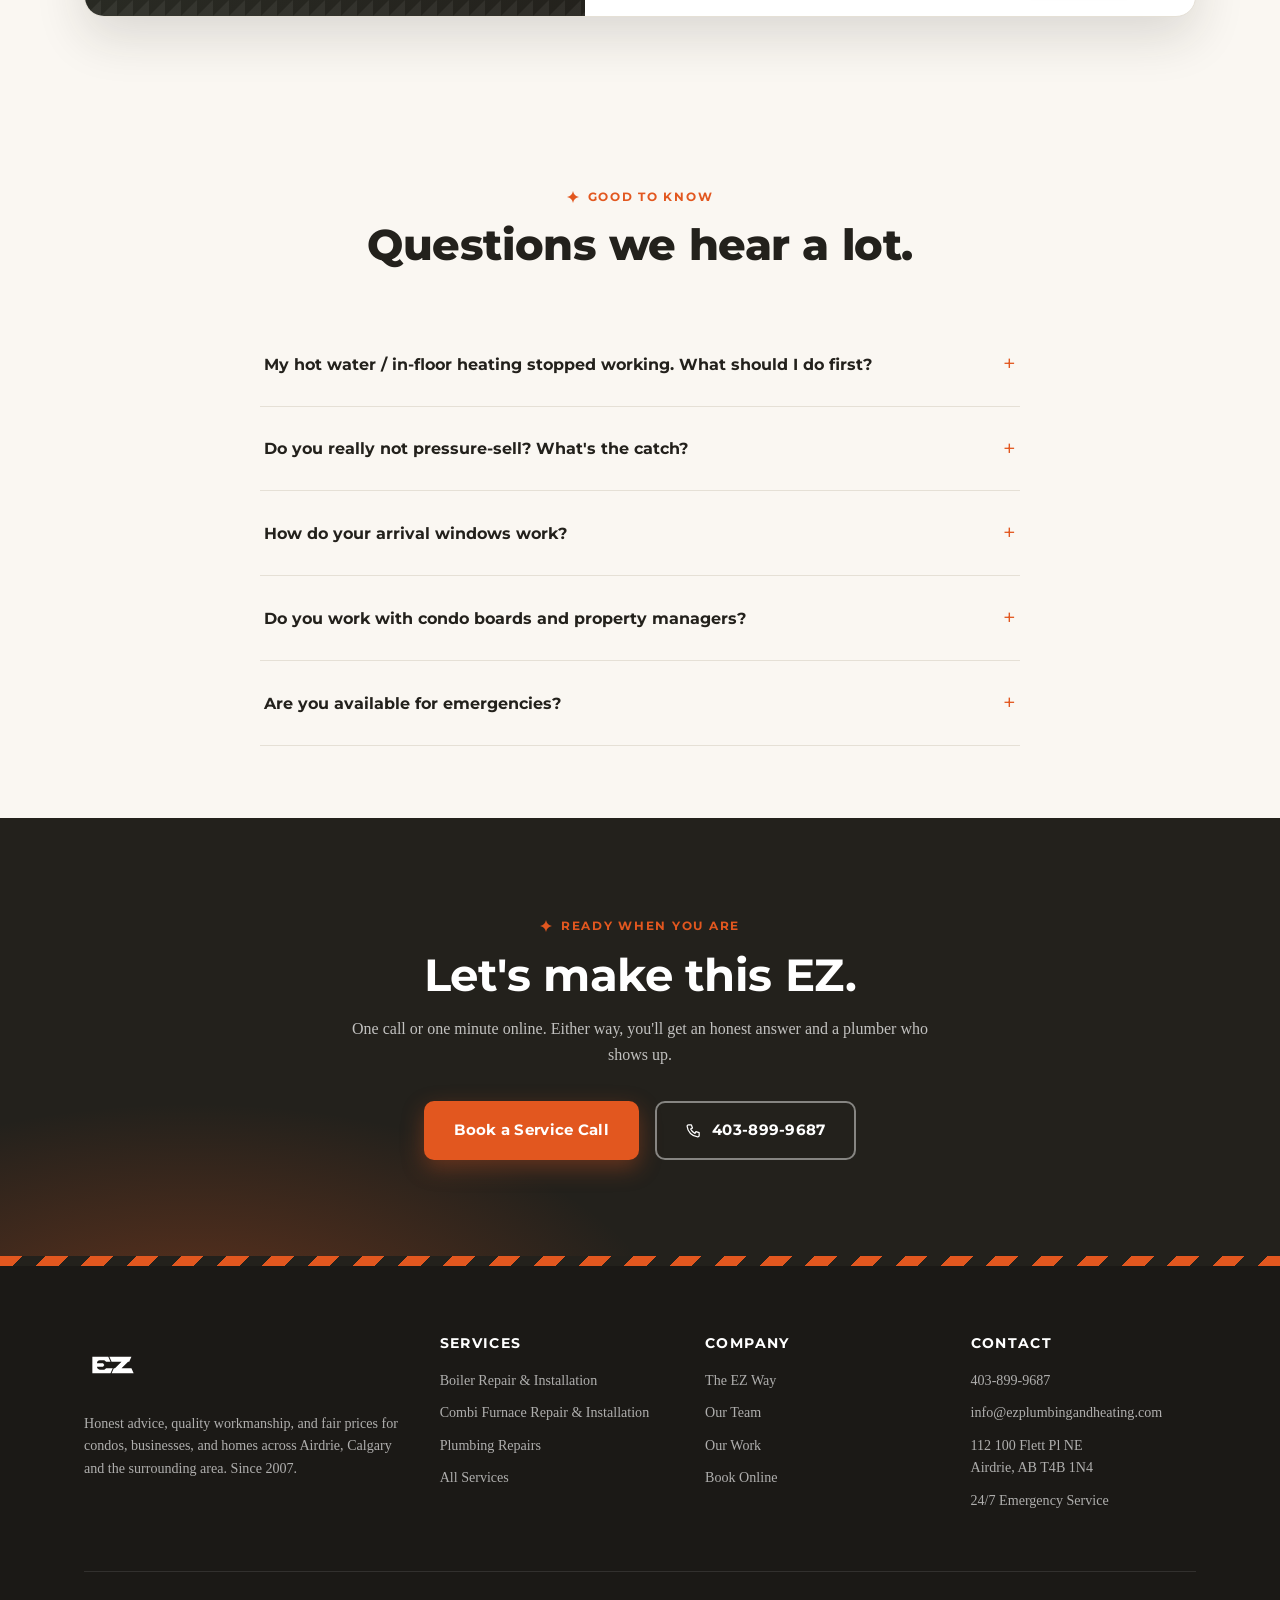
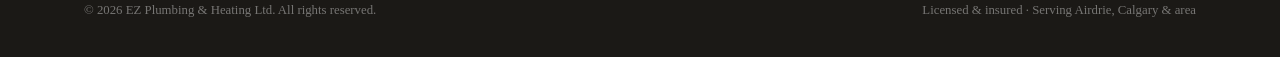
==== commit f8b9ace8: "Remove What We Stand For section from home page The values grid already lives on the About (why-ez) " ====
--- a/index.html
+++ b/index.html
@@ -330,39 +330,6 @@
   </div>
 </section>
 
-<!-- ============ VALUES ============ -->
-<section class="section">
-  <div class="container">
-    <div class="section-head center">
-      <span class="eyebrow">What We Stand For</span>
-      <h2>Plumbers of character.</h2>
-      <p>We're working to change what people expect from the trades, one honest service call at a time.</p>
-    </div>
-    <div class="values-grid">
-      <div class="value">
-        <div class="icon"><svg width="30" height="30" viewBox="0 0 24 24" fill="none" stroke="currentColor" stroke-width="1.8"><path d="M12 3l7 3v5c0 4.5-3 8.2-7 10-4-1.8-7-5.5-7-10V6l7-3z"/></svg></div>
-        <h3>Honesty first</h3>
-        <p>Even when it's hard. If we make a mistake, we own it and make it right. No excuses, no runaround.</p>
-      </div>
-      <div class="value">
-        <div class="icon"><svg width="30" height="30" viewBox="0 0 24 24" fill="none" stroke="currentColor" stroke-width="1.8"><path d="M14.7 6.3a4 4 0 00-5.4 5.4l-5.6 5.6a1.5 1.5 0 002.1 2.1l5.6-5.6a4 4 0 005.4-5.4l-2.4 2.4-2.1-2.1 2.4-2.4z"/></svg></div>
-        <h3>Quality workmanship</h3>
-        <p>Done right the first time, by tradespeople who care about the details you'll never see.</p>
-      </div>
-      <div class="value">
-        <div class="icon"><svg width="30" height="30" viewBox="0 0 24 24" fill="none" stroke="currentColor" stroke-width="1.8"><circle cx="12" cy="12" r="9"/><path d="M12 7v10M9.5 9.5c0-1 1-1.8 2.5-1.8s2.5.7 2.5 1.7c0 2.6-5 1.6-5 4.3 0 1 1 1.8 2.5 1.8s2.5-.8 2.5-1.8"/></svg></div>
-        <h3>Fair pricing</h3>
-        <p>Upfront, transparent quotes. You'll know the price before we start, and why it costs what it costs.</p>
-      </div>
-      <div class="value">
-        <div class="icon"><svg width="30" height="30" viewBox="0 0 24 24" fill="none" stroke="currentColor" stroke-width="1.8"><path d="M17 21v-2a4 4 0 00-4-4H7a4 4 0 00-4 4v2"/><circle cx="10" cy="7" r="4"/><path d="M21 21v-2a4 4 0 00-3-3.87"/></svg></div>
-        <h3>Neighbours, not numbers</h3>
-        <p>You're more than a customer. You're a friend and a neighbour. We serve the community we live in.</p>
-      </div>
-    </div>
-  </div>
-</section>
-
 <!-- ============ BOILER FEATURE ============ -->
 <section class="section boiler-feature" id="boilers" data-rail="Boiler Specialists">
   <div class="container boiler-split">
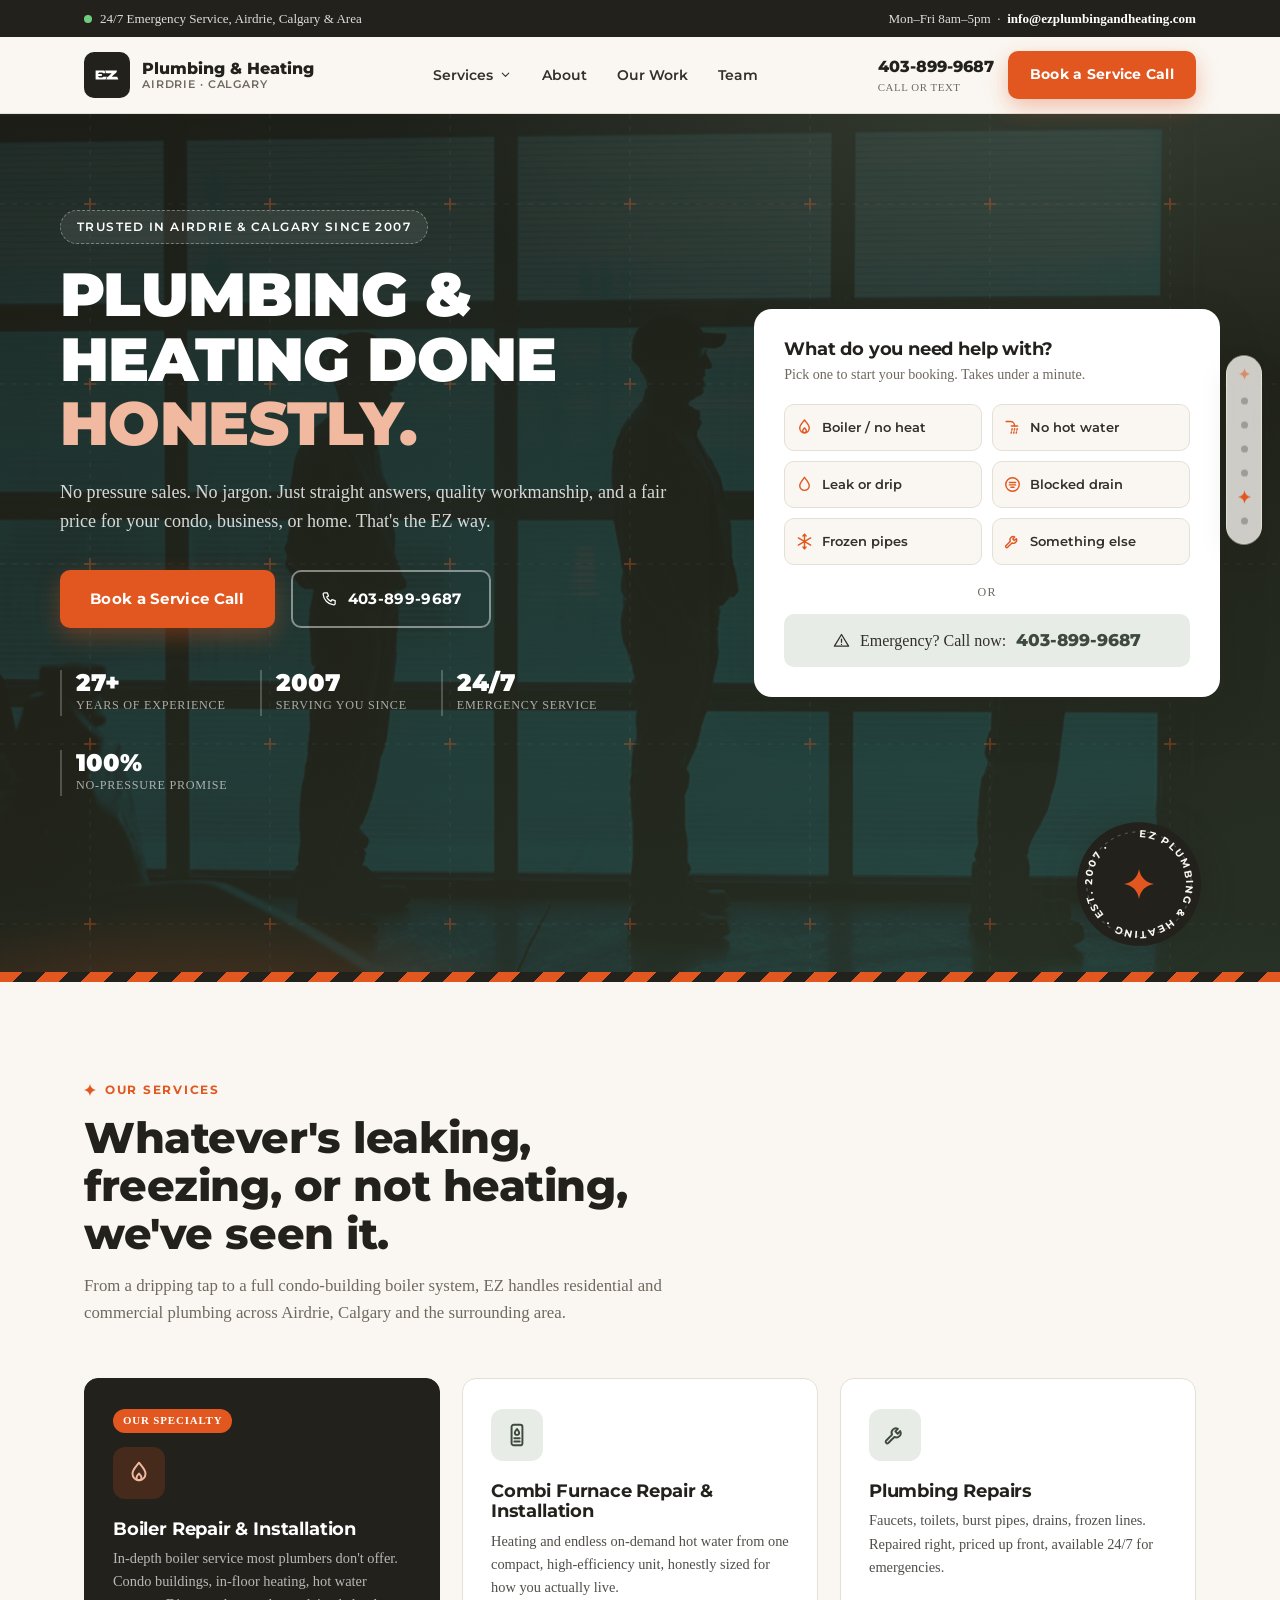
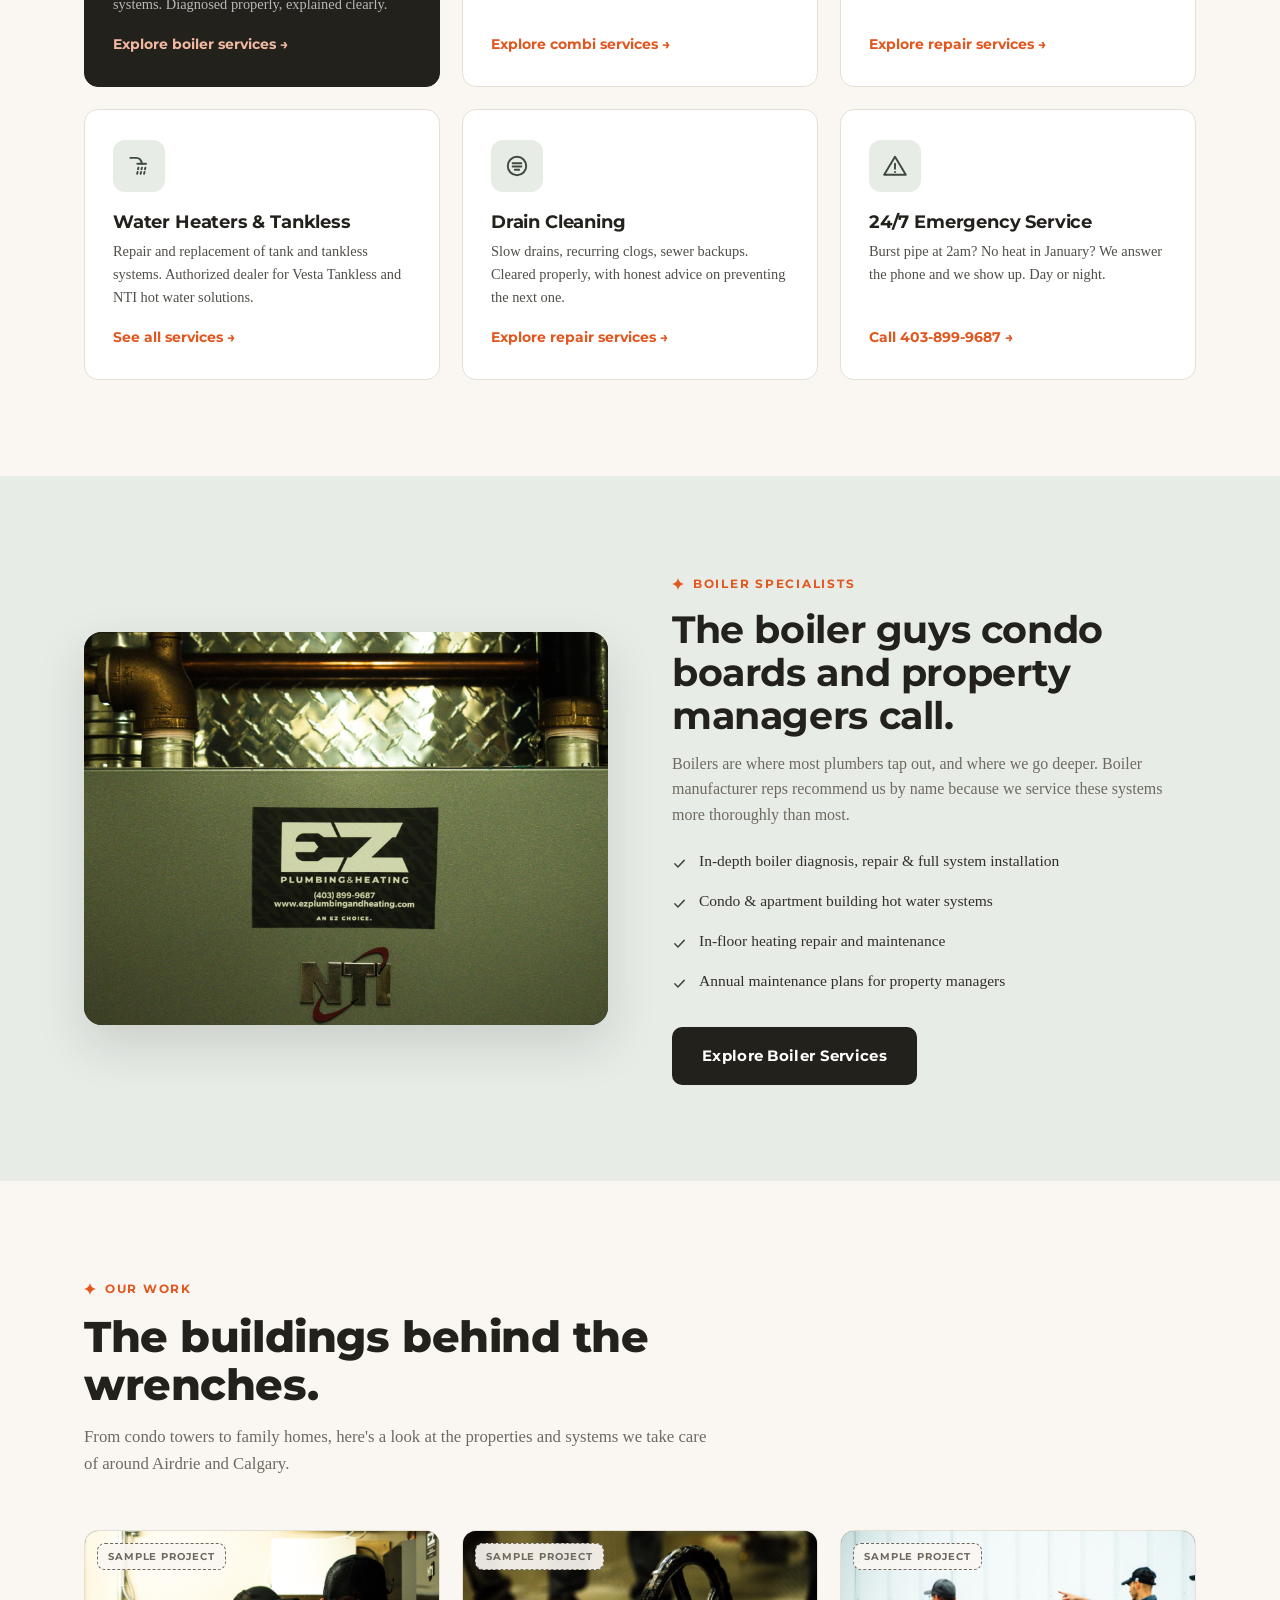
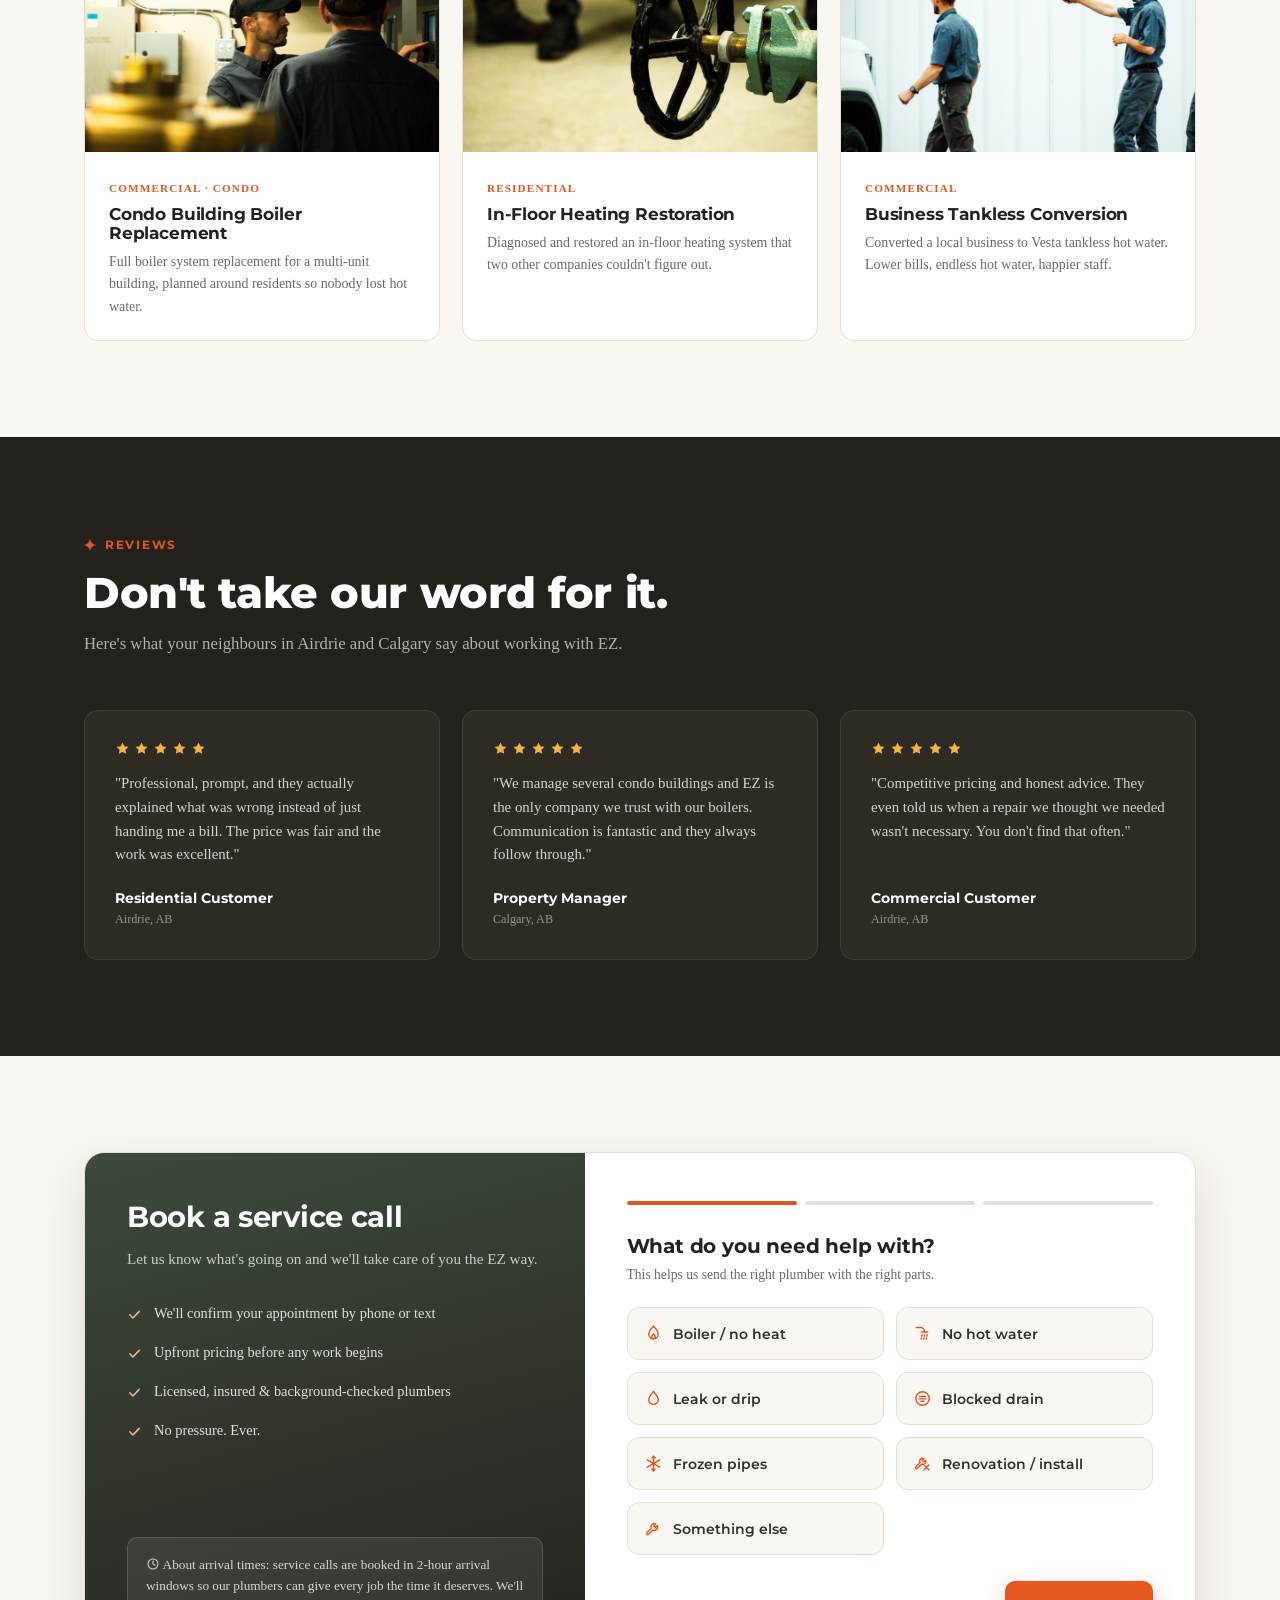
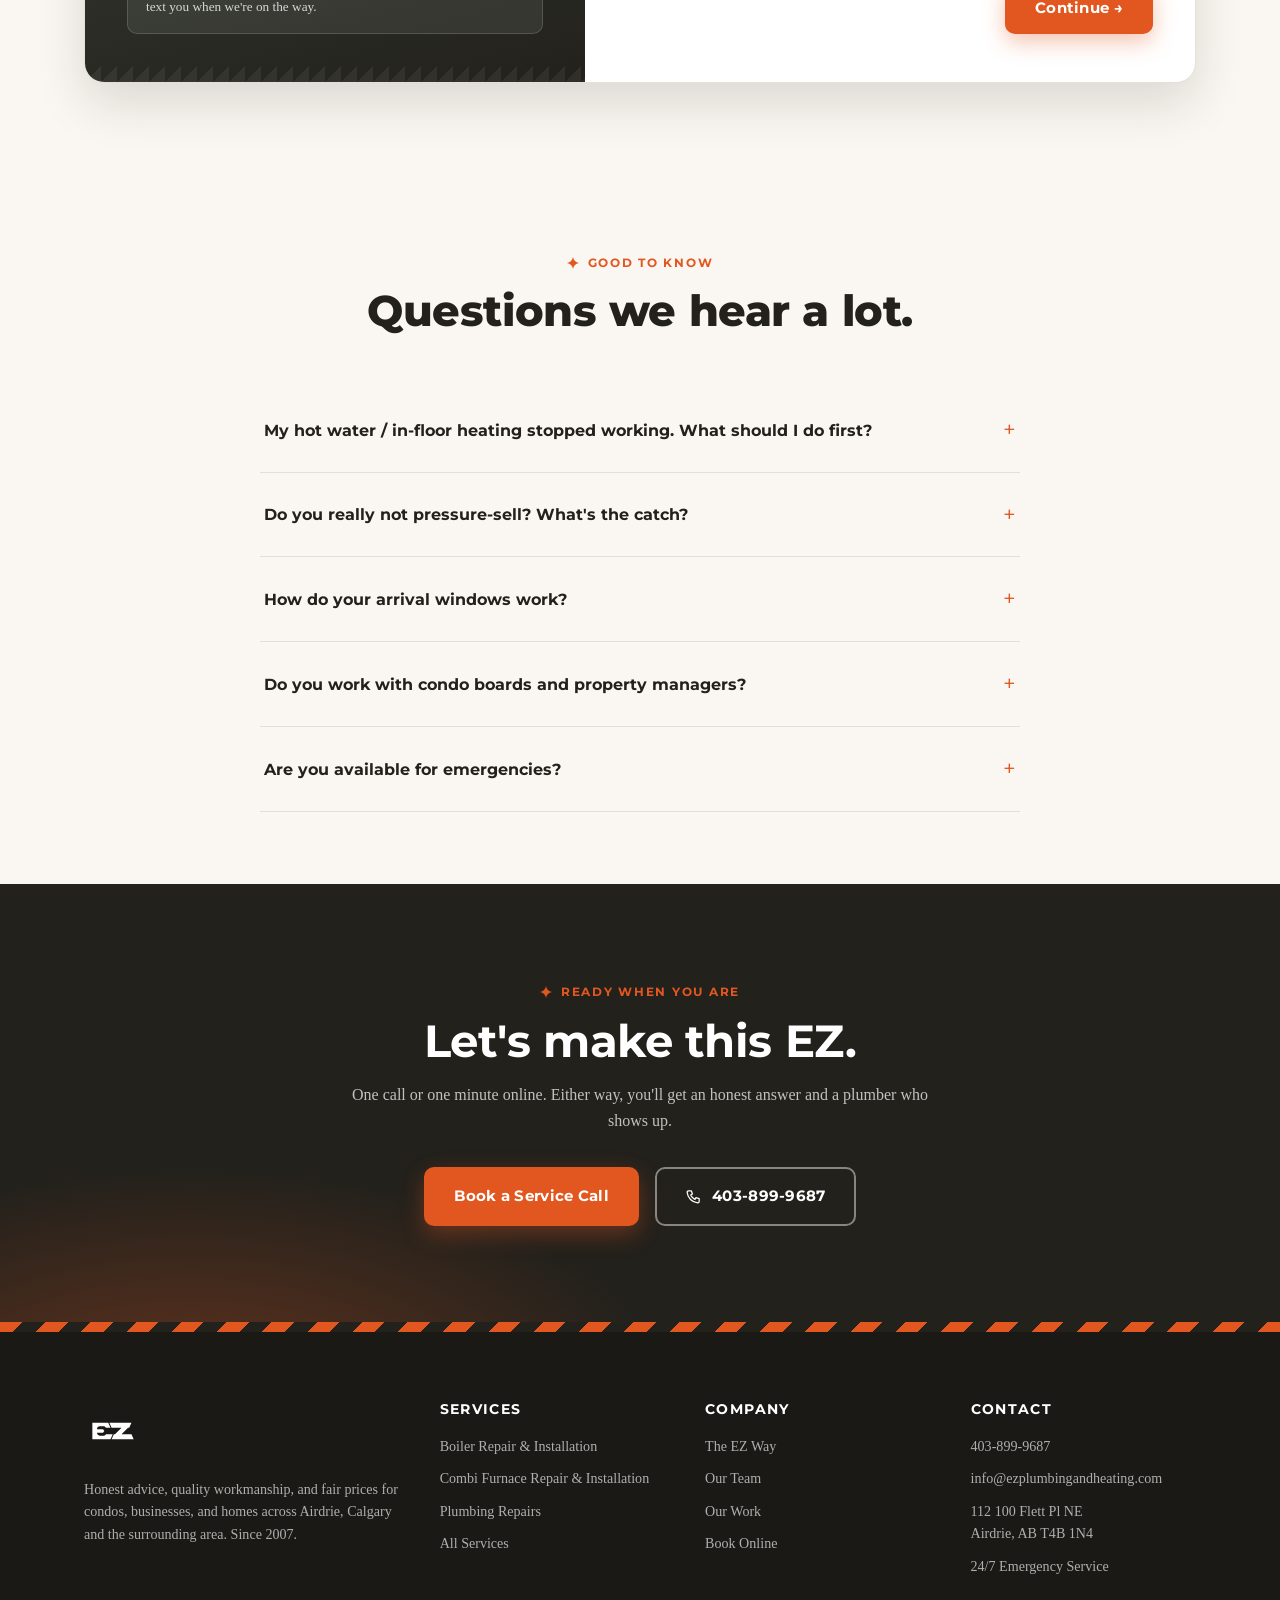
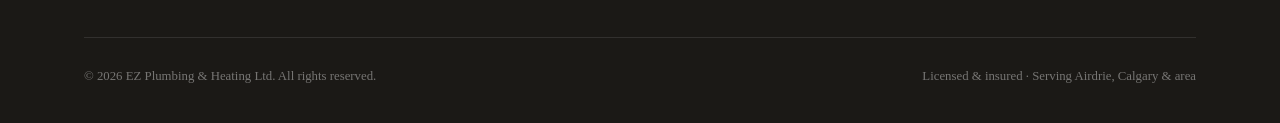
==== commit cdfbba73: "Match home hero badge placement to interior pages The EST. 2007 badge no longer perches on the booki" ====
--- a/index.html
+++ b/index.html
@@ -253,15 +253,6 @@
       </div>
     </div>
     <div class="hero-card">
-      <svg class="badge-rot" viewBox="0 0 120 120" xmlns="http://www.w3.org/2000/svg" aria-hidden="true">
-        <circle cx="60" cy="60" r="58" fill="#23211c"/>
-        <circle cx="60" cy="60" r="49" fill="none" stroke="#faf7f2" stroke-opacity="0.25" stroke-width="1" stroke-dasharray="3 4"/>
-        <defs><path id="badge-circ" d="M60 16a44 44 0 1 1-0.01 0"/></defs>
-        <text fill="#faf7f2" font-family="Montserrat, sans-serif" font-size="9.5" font-weight="700" letter-spacing="1.6">
-          <textPath href="#badge-circ">EZ PLUMBING &amp; HEATING · EST. 2007 ·</textPath>
-        </text>
-        <path fill="#e2571f" transform="translate(46,46) scale(1.17)" d="M12 0C13.2 6.8 17.2 10.8 24 12 17.2 13.2 13.2 17.2 12 24 10.8 17.2 6.8 13.2 0 12 6.8 10.8 10.8 6.8 12 0Z"/>
-      </svg>
       <h3>What do you need help with?</h3>
       <p>Pick one to start your booking. Takes under a minute.</p>
       <div class="quick-options">
@@ -276,6 +267,15 @@
       <div class="call-row"><svg class="ico" aria-hidden="true"><use href="assets/icons.svg#alert"/></svg> Emergency? Call now: <a href="tel:4038999687">403-899-9687</a></div>
     </div>
   </div>
+  <svg class="badge-rot" viewBox="0 0 120 120" xmlns="http://www.w3.org/2000/svg" aria-hidden="true">
+        <circle cx="60" cy="60" r="58" fill="#23211c"/>
+        <circle cx="60" cy="60" r="49" fill="none" stroke="#faf7f2" stroke-opacity="0.25" stroke-width="1" stroke-dasharray="3 4"/>
+        <defs><path id="badge-circ" d="M60 16a44 44 0 1 1-0.01 0"/></defs>
+        <text fill="#faf7f2" font-family="Montserrat, sans-serif" font-size="9.5" font-weight="700" letter-spacing="1.6">
+          <textPath href="#badge-circ">EZ PLUMBING &amp; HEATING · EST. 2007 ·</textPath>
+        </text>
+        <path fill="#e2571f" transform="translate(46,46) scale(1.17)" d="M12 0C13.2 6.8 17.2 10.8 24 12 17.2 13.2 13.2 17.2 12 24 10.8 17.2 6.8 13.2 0 12 6.8 10.8 10.8 6.8 12 0Z"/>
+      </svg>
 </header>
 
 <div class="stripe-divider" aria-hidden="true"></div>
--- a/styles.css
+++ b/styles.css
@@ -207,7 +207,12 @@
   position: relative; z-index: 1;
   display: grid; grid-template-columns: 1.15fr 0.85fr; gap: 64px;
   align-items: center;
-  padding: 96px 0 110px;
+  padding: 96px 0 176px;
+}
+/* home hero badge: bottom-right, matching interior pages */
+.hero > .badge-rot {
+  top: auto; left: auto; bottom: 24px; right: 6%;
+  width: 128px; height: 128px; z-index: 2;
 }
 .hero h1 {
   font-family: var(--font-hero);
